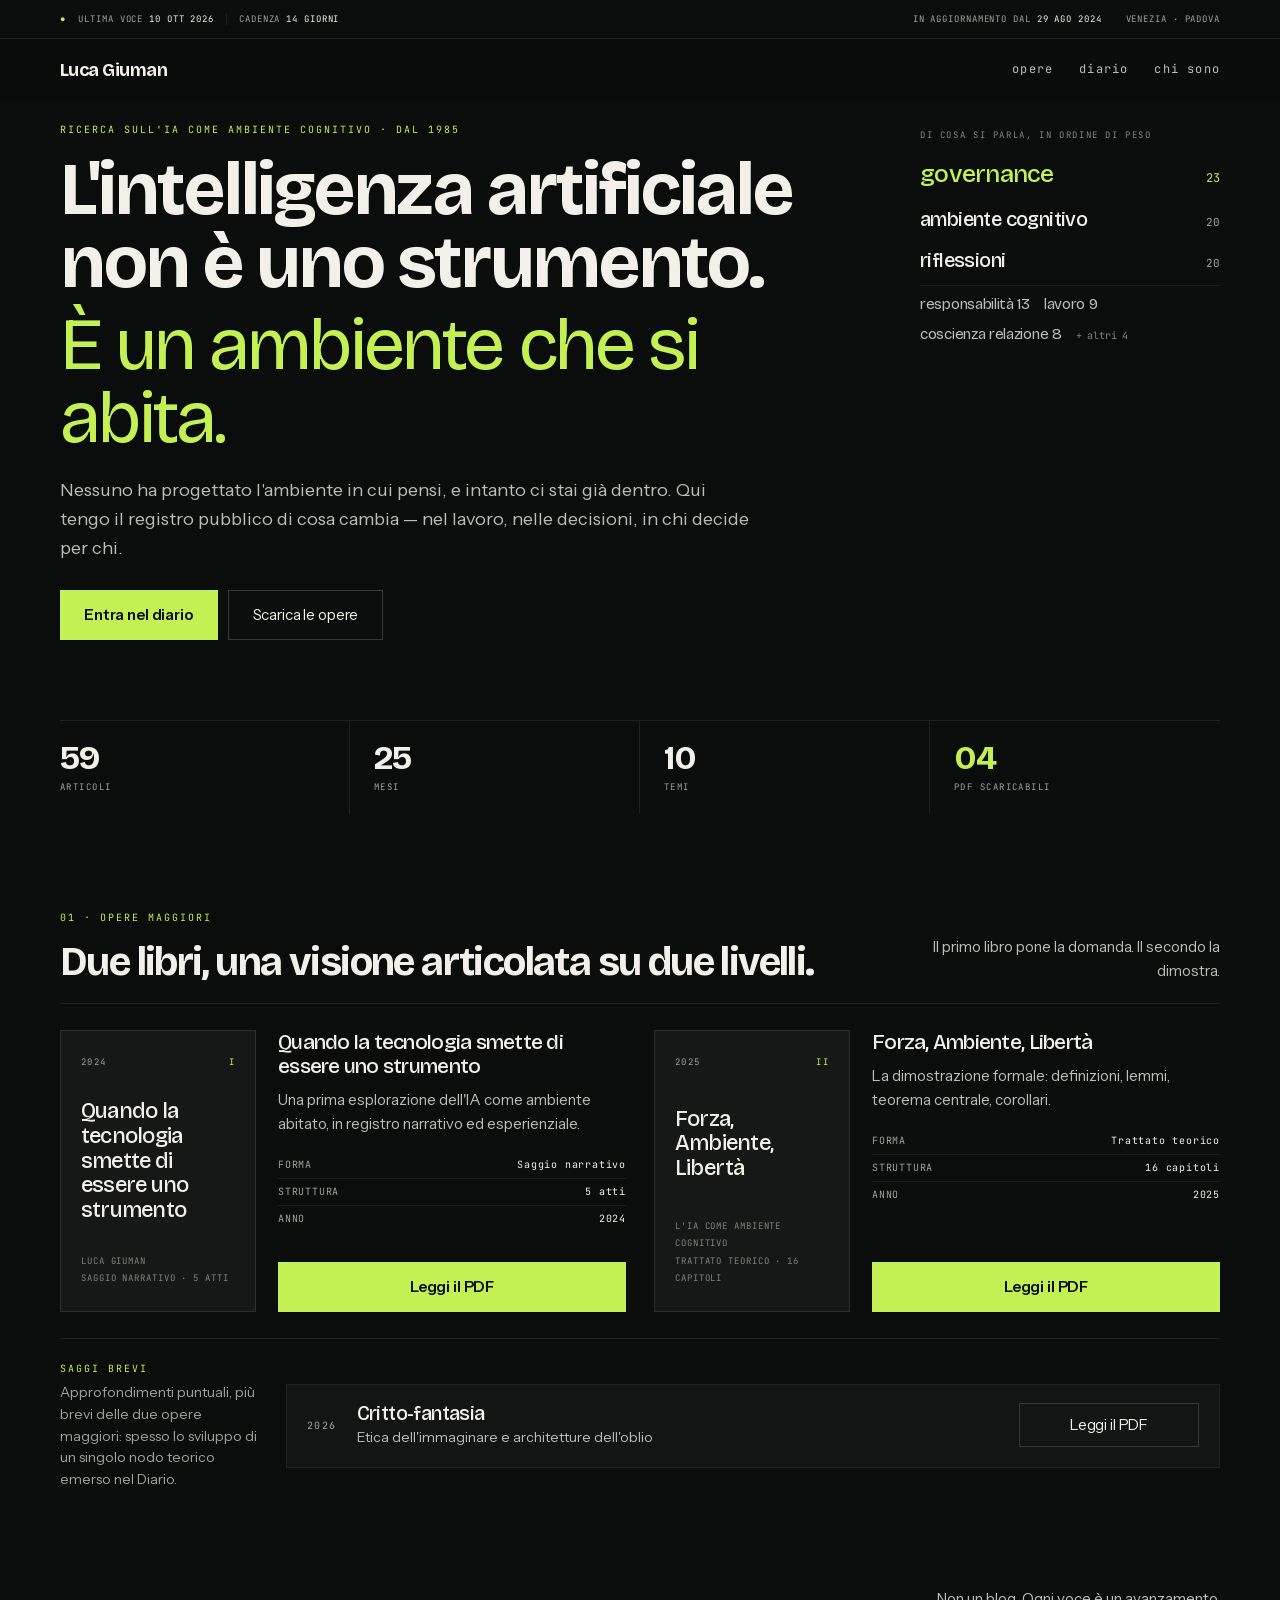
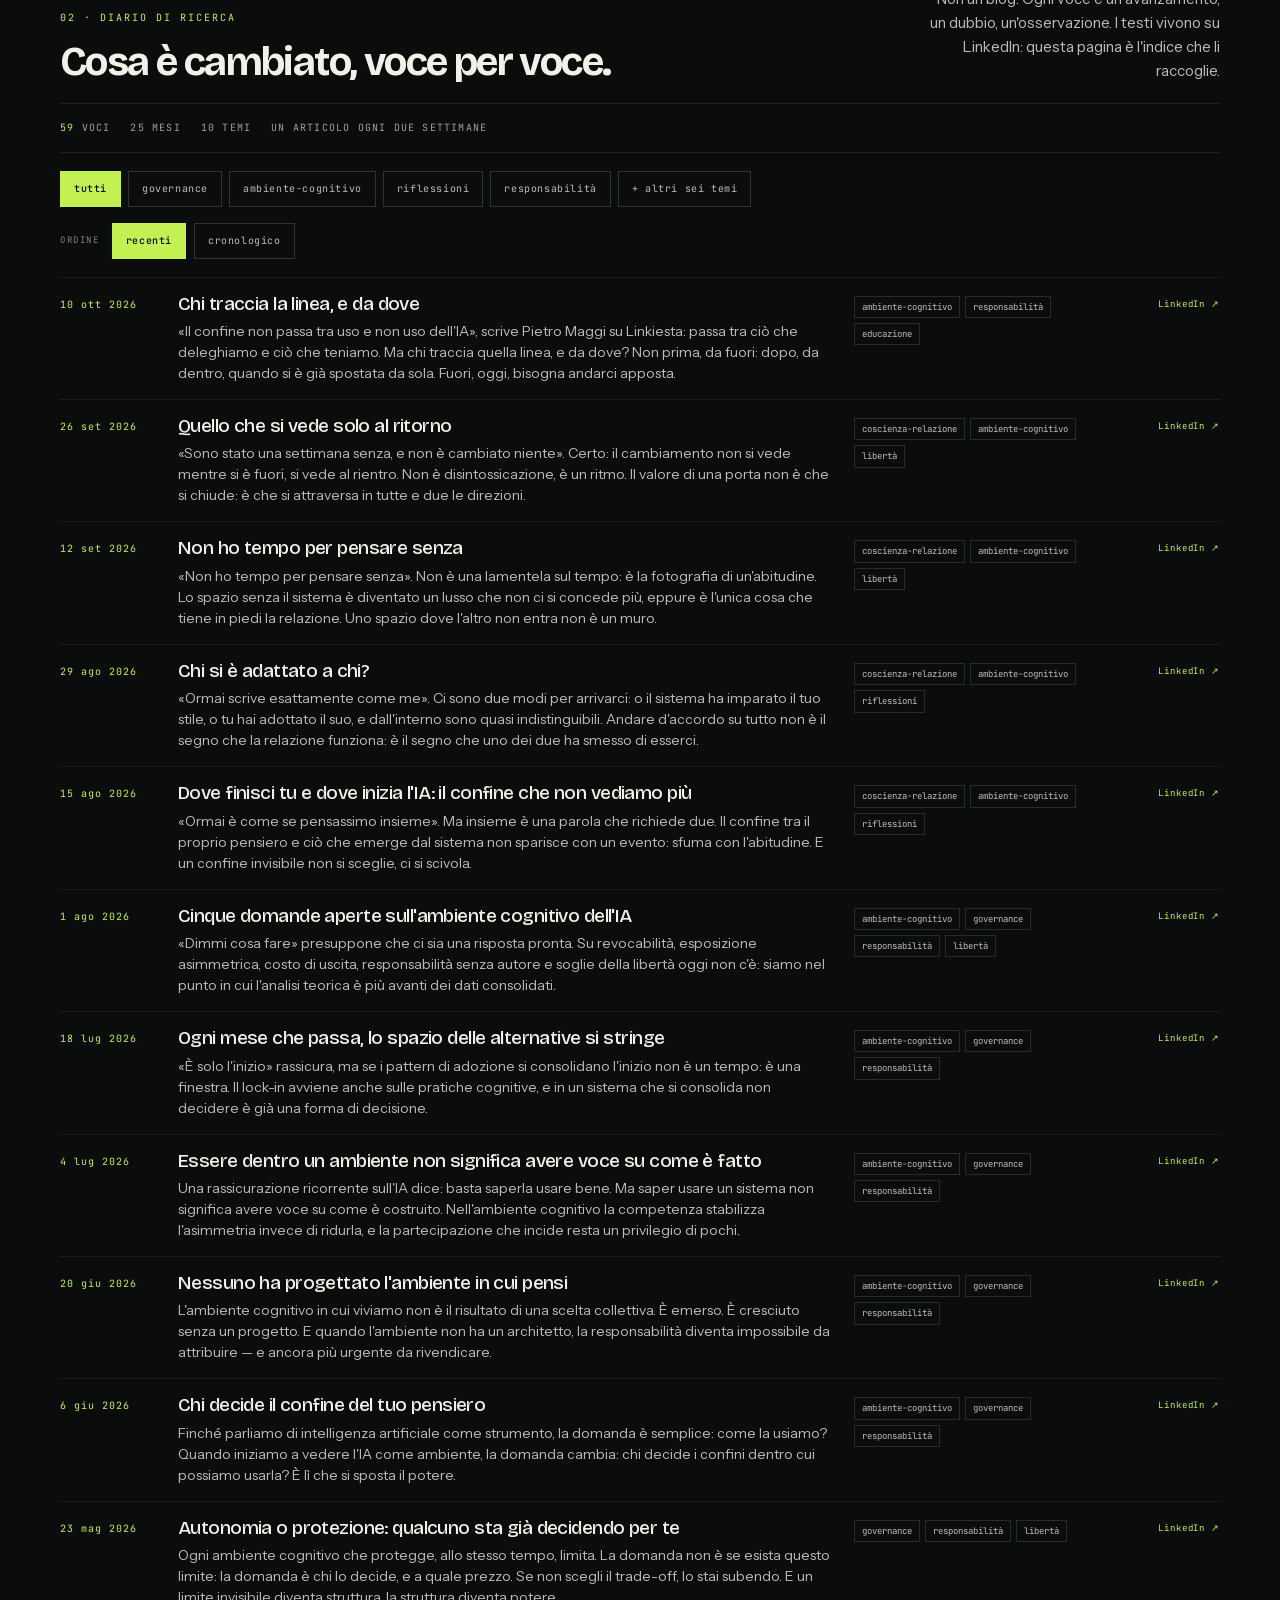
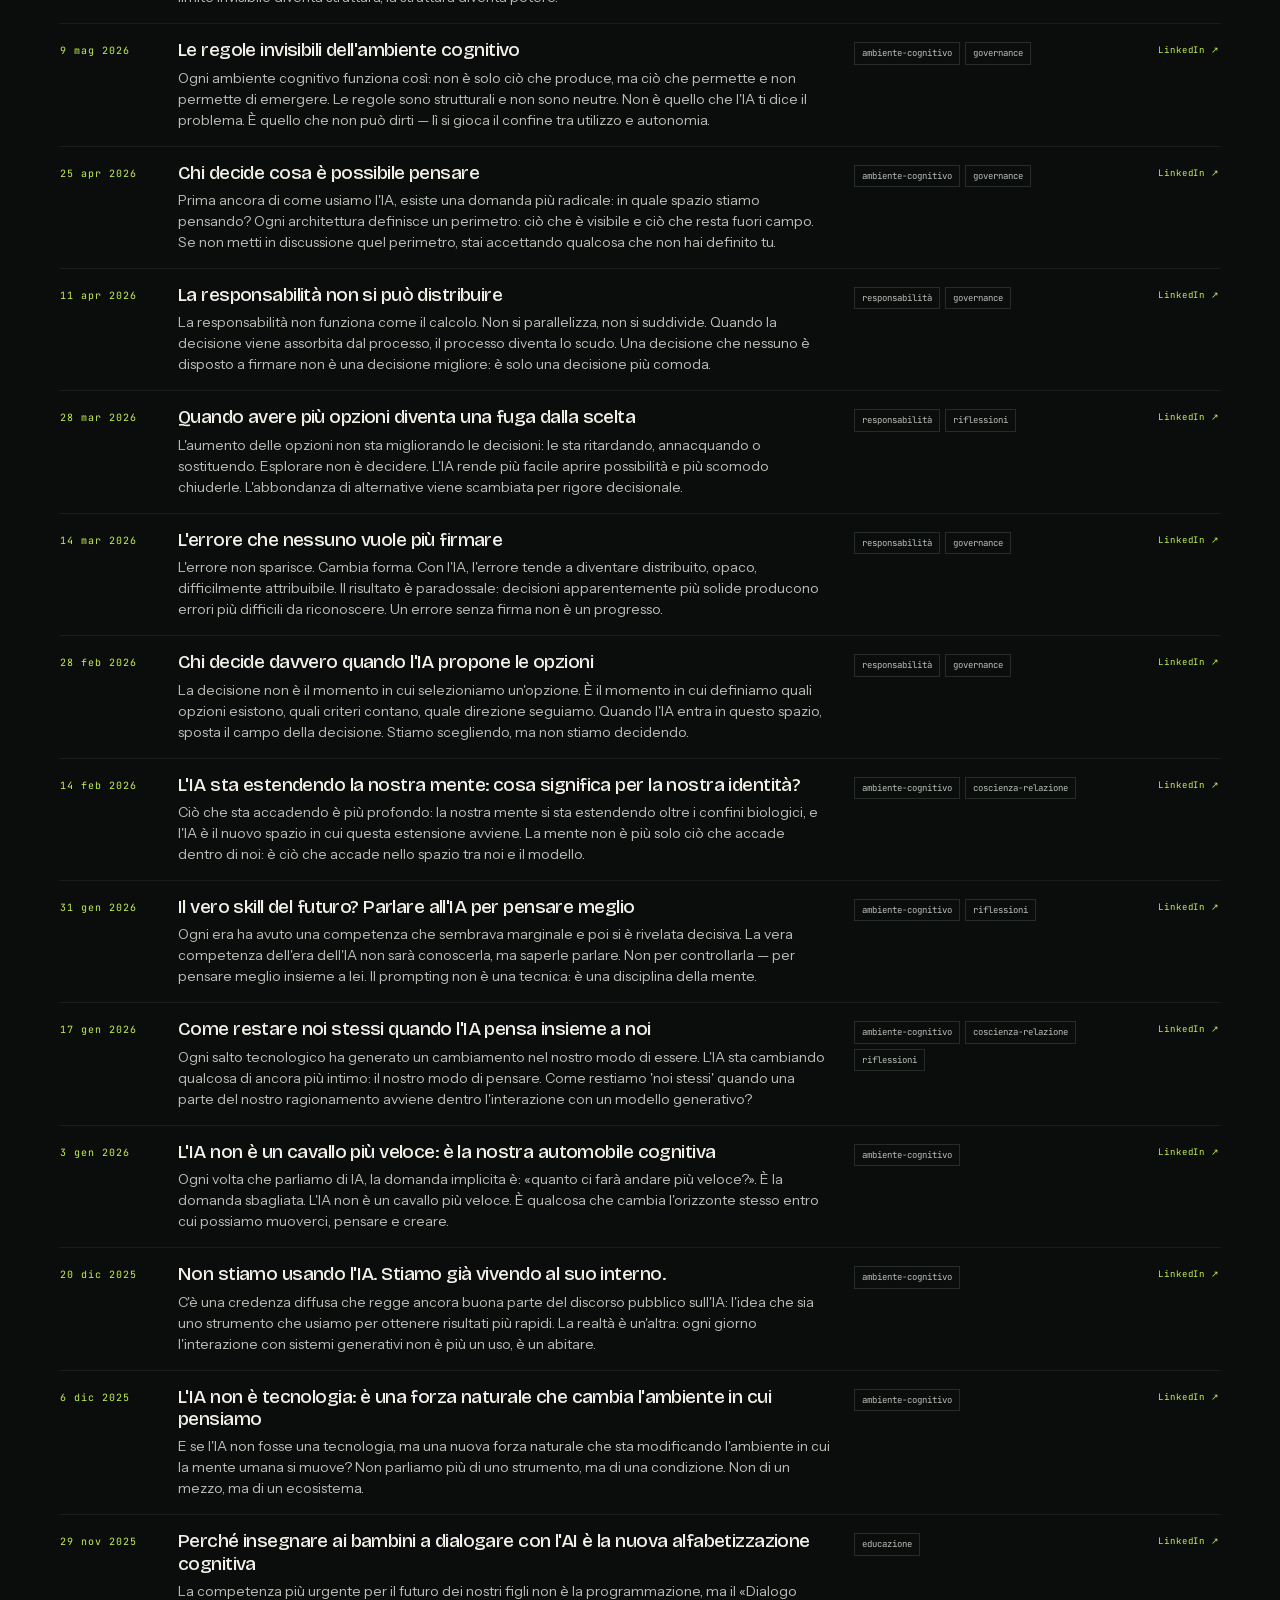
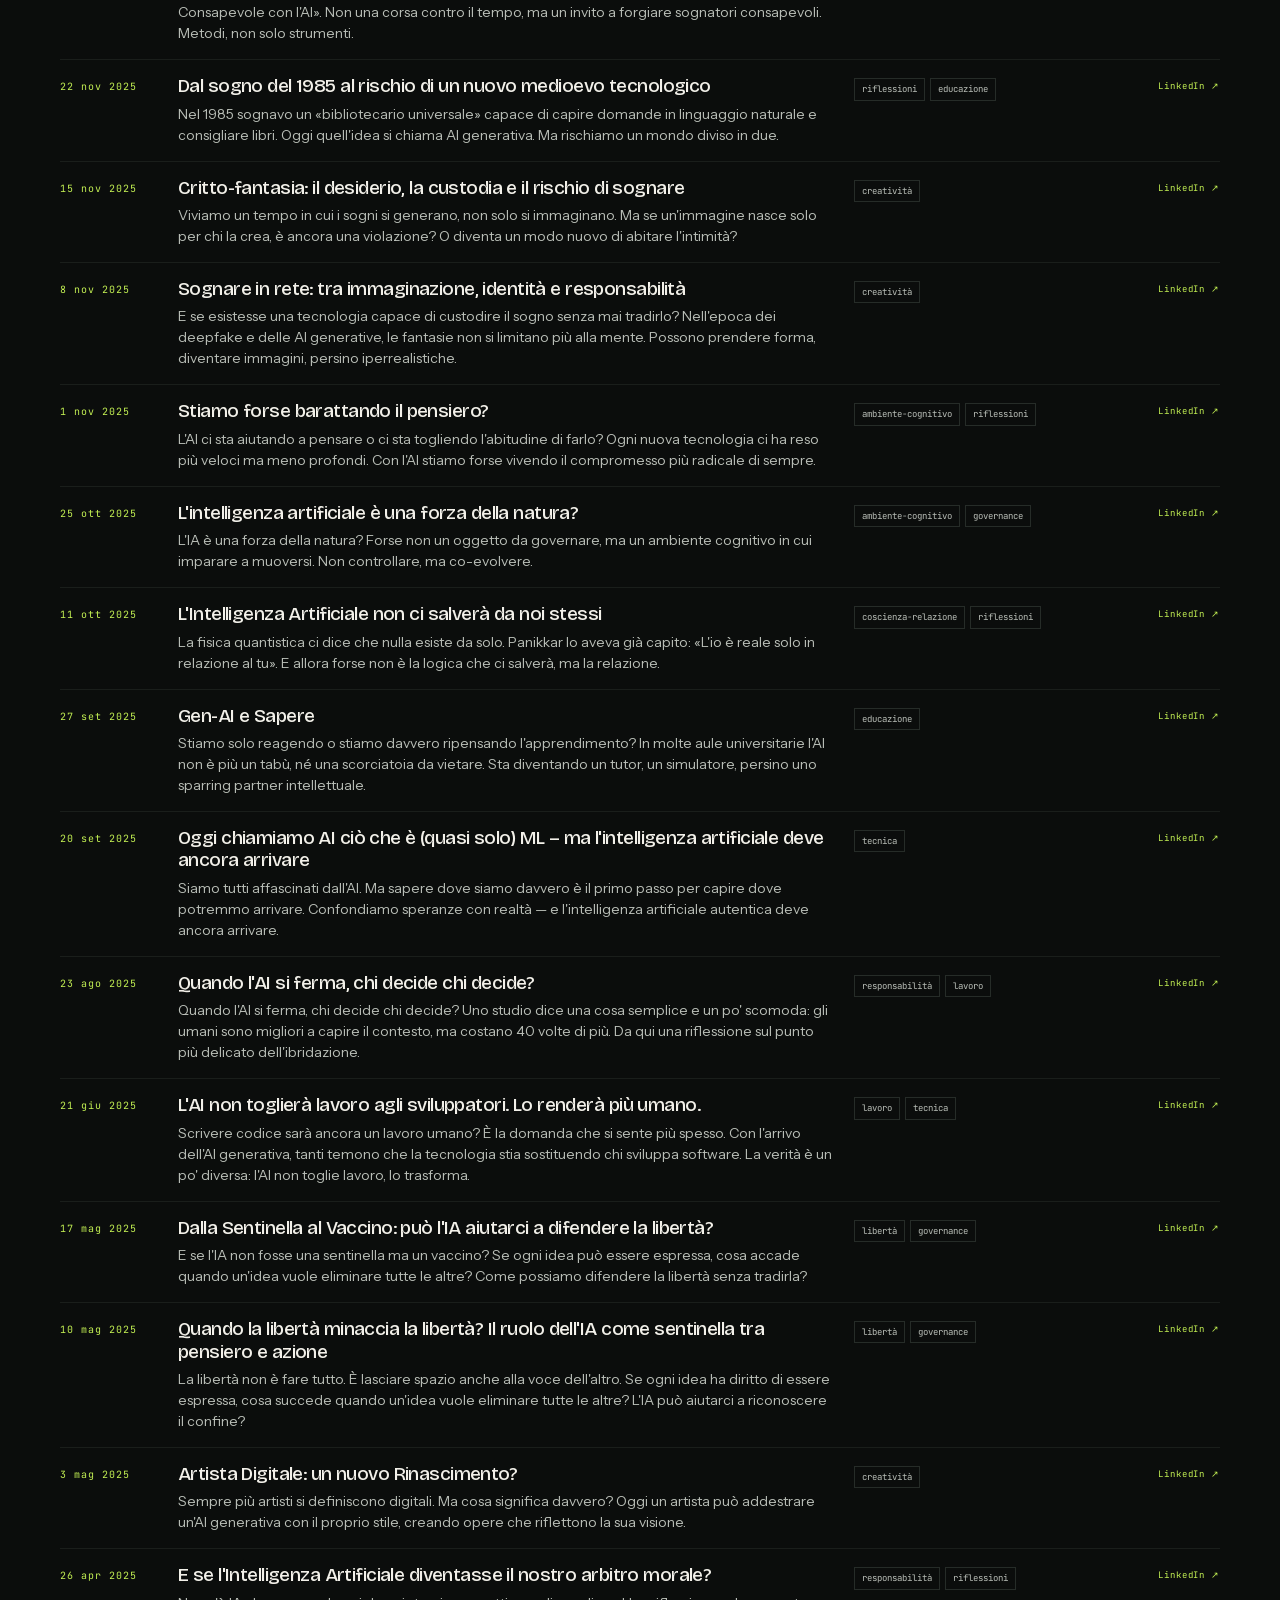
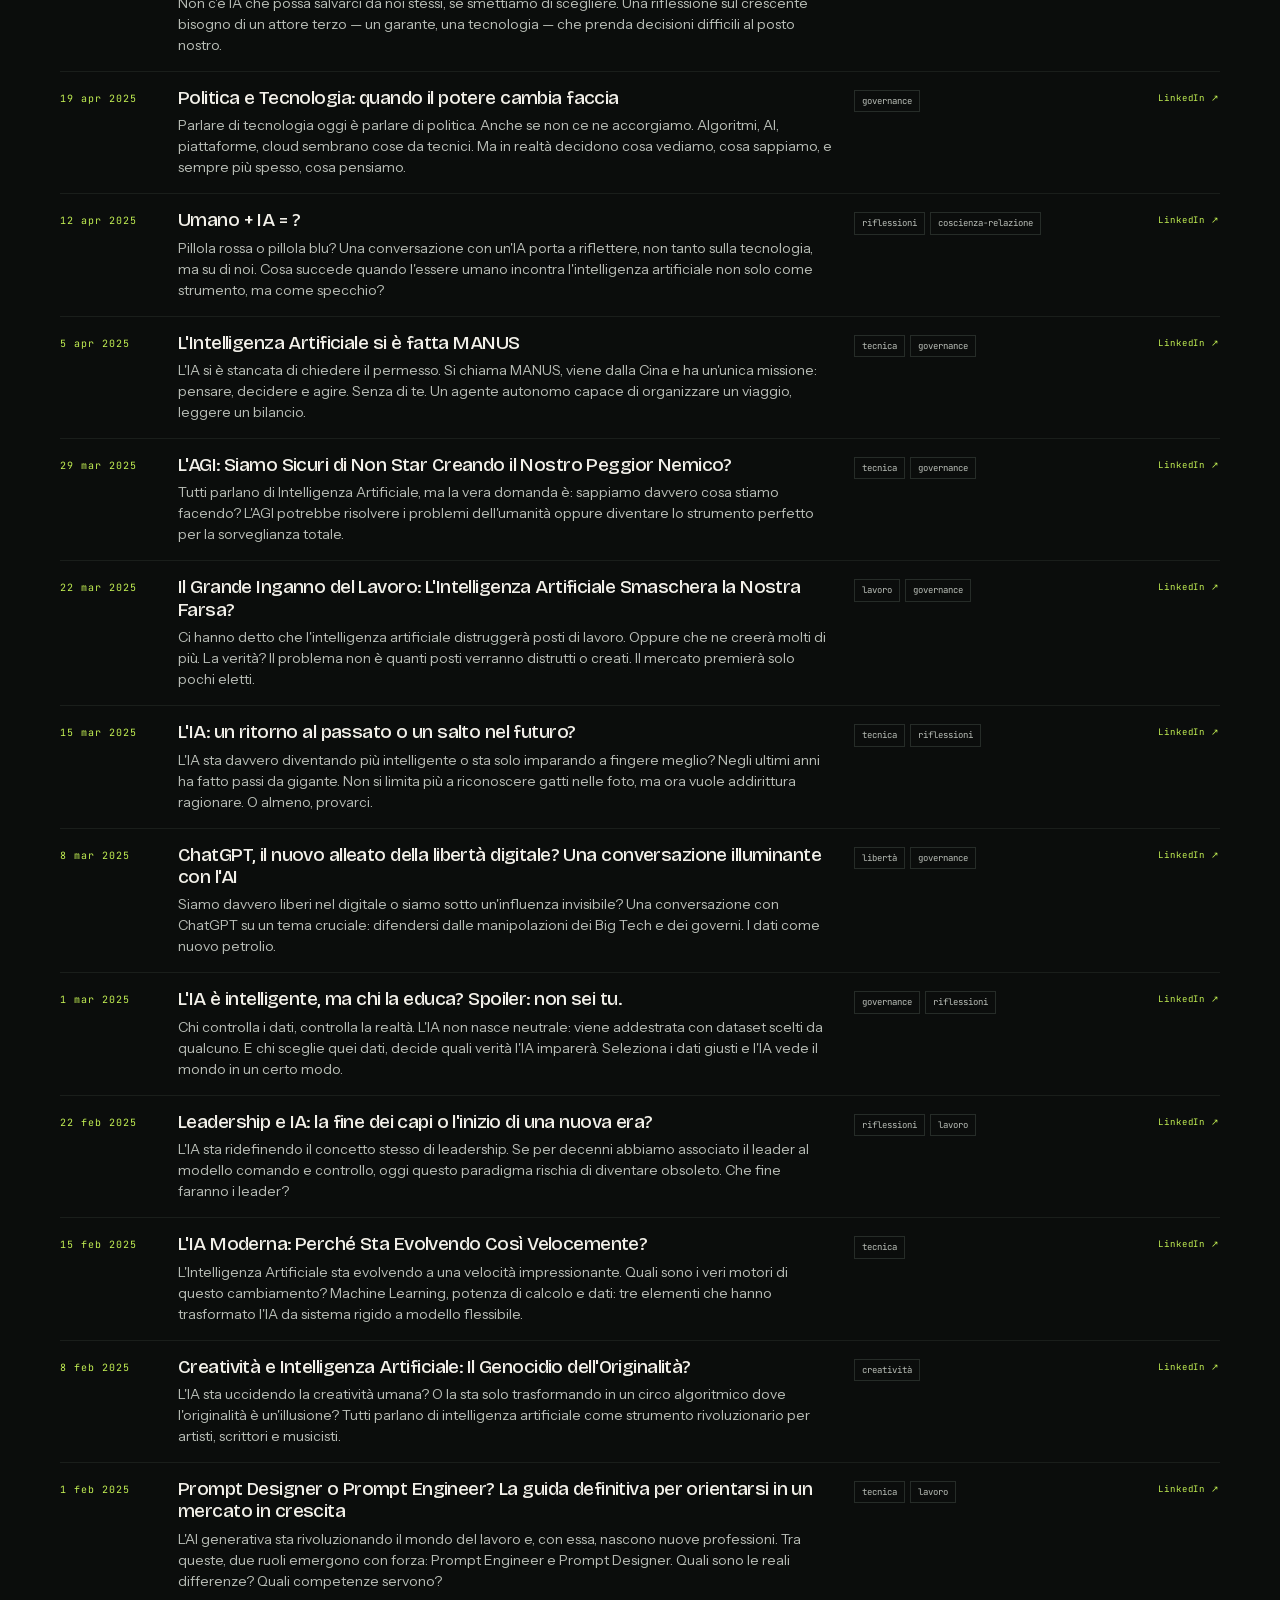
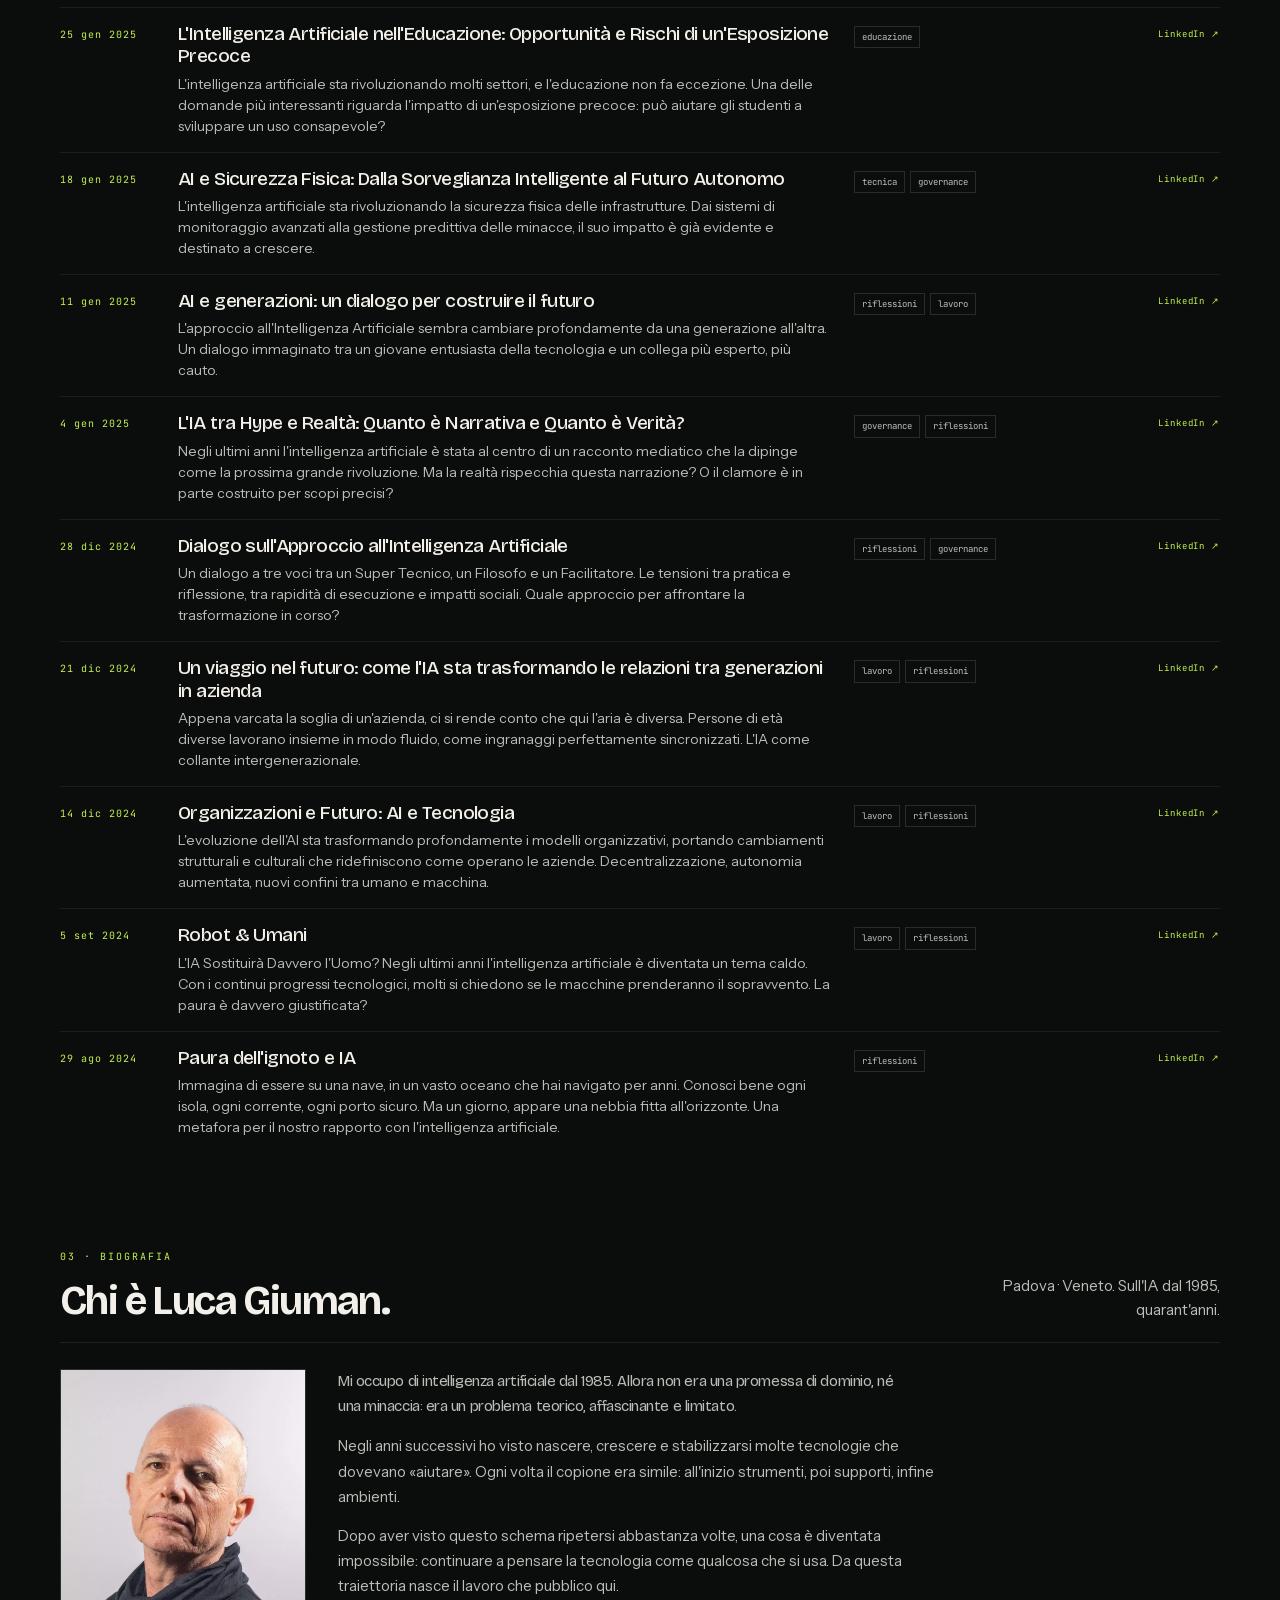
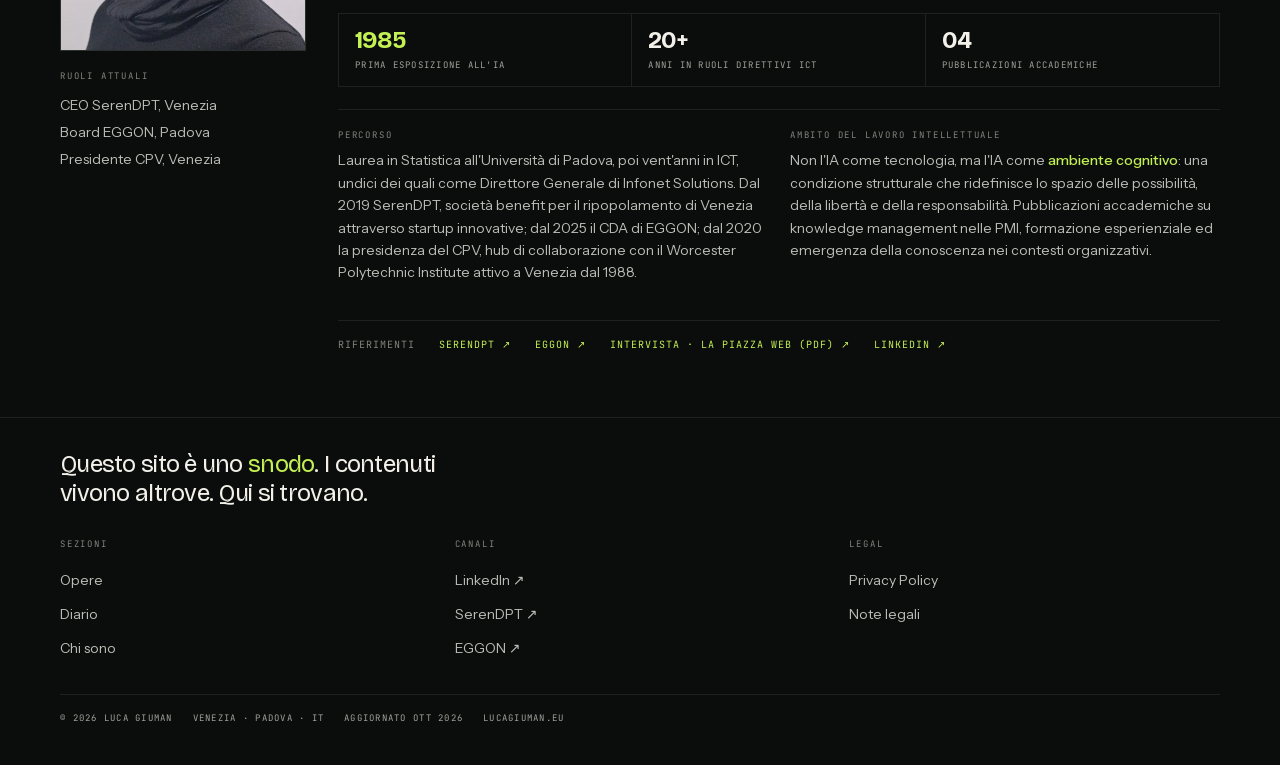
==== index.html @ 99cebb12 "Aggiornamento layout" ====
<!DOCTYPE html>
<html lang="it">
<head>
<!-- Basic Meta -->
<meta charset="UTF-8">
<meta name="viewport" content="width=device-width, initial-scale=1.0">
<meta http-equiv="X-UA-Compatible" content="IE=edge">

<!-- Primary SEO Meta Tags -->
<title>Luca Giuman — L'IA come ambiente cognitivo | Esperto IA a Padova e Venezia</title>
<meta name="title" content="Luca Giuman — L'IA come ambiente cognitivo | Esperto IA a Padova e Venezia">
<meta name="description" content="Luca Giuman si occupa di intelligenza artificiale dal 1985. CEO di SerenDPT, membro del CDA di EGGON, autore di due opere sull'IA come ambiente cognitivo.">
<meta name="author" content="Luca Giuman">
<meta name="keywords" content="Luca Giuman, intelligenza artificiale, IA, ambiente cognitivo, etica IA, governance IA, AI Italia, SerenDPT, EGGON, forza naturale intelligenza artificiale">
<meta name="language" content="Italian">
<meta name="robots" content="index, follow, max-image-preview:large, max-snippet:-1, max-video-preview:-1">
<meta name="googlebot" content="index, follow">
<meta name="theme-color" content="#0B0D0C">
<meta name="color-scheme" content="dark">

<!-- Canonical -->
<link rel="canonical" href="https://lucagiuman.eu/">

<!-- Hreflang -->
<link rel="alternate" hreflang="it" href="https://lucagiuman.eu/">
<link rel="alternate" hreflang="x-default" href="https://lucagiuman.eu/">

<!-- Open Graph -->
<meta property="og:type" content="website">
<meta property="og:url" content="https://lucagiuman.eu/">
<meta property="og:title" content="Luca Giuman — L'IA come ambiente cognitivo">
<meta property="og:description" content="Luca Giuman si occupa di intelligenza artificiale dal 1985. CEO di SerenDPT, membro del CDA di EGGON, autore di due opere sull'IA come ambiente cognitivo.">
<meta property="og:image" content="https://lucagiuman.eu/assets/og-image.png">
<meta property="og:image:width" content="1200">
<meta property="og:image:height" content="630">
<meta property="og:image:alt" content="Luca Giuman — L'IA come ambiente cognitivo">
<meta property="og:locale" content="it_IT">
<meta property="og:site_name" content="Luca Giuman">

<!-- Twitter -->
<meta name="twitter:card" content="summary_large_image">
<meta name="twitter:url" content="https://lucagiuman.eu/">
<meta name="twitter:title" content="Luca Giuman — L'IA come ambiente cognitivo">
<meta name="twitter:description" content="Luca Giuman si occupa di intelligenza artificiale dal 1985. CEO di SerenDPT, membro del CDA di EGGON, autore di due opere sull'IA come ambiente cognitivo.">
<meta name="twitter:image" content="https://lucagiuman.eu/assets/og-image.png">
<meta name="twitter:creator" content="@GiumanLuca">
<meta name="twitter:site" content="@GiumanLuca">

<!-- Favicon Set -->
<link rel="icon" type="image/x-icon" href="/assets/favicon.ico">
<link rel="icon" type="image/png" sizes="16x16" href="/assets/favicon-16x16.png">
<link rel="icon" type="image/png" sizes="32x32" href="/assets/favicon-32x32.png">
<link rel="icon" type="image/png" sizes="192x192" href="/assets/favicon-192x192.png">
<link rel="apple-touch-icon" sizes="180x180" href="/assets/apple-touch-icon.png">
<link rel="manifest" href="/manifest.json">

<!-- Schema.org Person -->
<script type="application/ld+json">
{
  "@context": "https://schema.org",
  "@type": "Person",
  "@id": "https://lucagiuman.eu/#person",
  "name": "Luca Giuman",
  "givenName": "Luca",
  "familyName": "Giuman",
  "url": "https://lucagiuman.eu/",
  "image": "https://lucagiuman.eu/assets/luca-giuman.png",
  "birthDate": "1962",
  "jobTitle": "Chief Executive Officer",
  "description": "Luca Giuman si occupa di intelligenza artificiale dal 1985. CEO di SerenDPT, membro del CDA di EGGON, autore di due opere sull'IA come ambiente cognitivo.",
  "worksFor": [
    {"@type": "Organization", "name": "SerenDPT", "url": "https://www.serendpt.net"},
    {"@type": "Organization", "name": "EGGON Srl", "url": "https://eggon.co"}
  ],
  "alumniOf": {"@type": "CollegeOrUniversity", "name": "Università degli Studi di Padova", "url": "https://www.unipd.it"},
  "address": {"@type": "PostalAddress", "addressLocality": "Padova", "addressRegion": "Veneto", "addressCountry": "IT"},
  "homeLocation": {
    "@type": "Place",
    "name": "Padova, Veneto",
    "geo": {"@type": "GeoCoordinates", "latitude": 45.4064, "longitude": 11.8768}
  },
  "workLocation": {
    "@type": "Place",
    "name": "Venezia, Veneto",
    "geo": {"@type": "GeoCoordinates", "latitude": 45.4408, "longitude": 12.3155}
  },
  "knowsAbout": ["Intelligenza Artificiale", "IA come ambiente cognitivo", "Etica IA", "Governance IA", "Filosofia della tecnologia"],
  "sameAs": ["https://it.linkedin.com/in/lucagiuman", "https://twitter.com/GiumanLuca"],
  "nationality": "Italian"
}
</script>

<!-- Schema.org WebSite -->
<script type="application/ld+json">
{
  "@context": "https://schema.org",
  "@type": "WebSite",
  "@id": "https://lucagiuman.eu/#website",
  "url": "https://lucagiuman.eu/",
  "name": "Luca Giuman",
  "description": "L'IA come ambiente cognitivo — Pensiero e ricerca sull'intelligenza artificiale dal 1985",
  "publisher": {"@id": "https://lucagiuman.eu/#person"},
  "inLanguage": "it-IT"
}
</script>

<!-- Schema.org Book 1 -->
<script type="application/ld+json">
{
  "@context": "https://schema.org",
  "@type": "CreativeWork",
  "additionalType": "Book",
  "@id": "https://lucagiuman.eu/#libro1",
  "name": "Quando la tecnologia smette di essere uno strumento",
  "alternativeHeadline": "Una prima esplorazione dell'IA come ambiente abitato",
  "author": {"@id": "https://lucagiuman.eu/#person"},
  "url": "https://lucagiuman.eu/pdf/libro-versione-1.pdf",
  "datePublished": "2024",
  "description": "Saggio narrativo in cinque atti. Una prima esplorazione dell'IA come ambiente abitato, in registro narrativo ed esperienziale.",
  "inLanguage": "it",
  "encodingFormat": "application/pdf",
  "isAccessibleForFree": true,
  "license": "https://lucagiuman.eu/note-legali/",
  "keywords": "intelligenza artificiale, ambiente cognitivo, etica IA"
}
</script>

<!-- Schema.org Book 2 -->
<script type="application/ld+json">
{
  "@context": "https://schema.org",
  "@type": "CreativeWork",
  "additionalType": "Book",
  "@id": "https://lucagiuman.eu/#libro2",
  "name": "Forza, Ambiente, Libertà",
  "alternativeHeadline": "L'IA come ambiente cognitivo",
  "author": {"@id": "https://lucagiuman.eu/#person"},
  "url": "https://lucagiuman.eu/pdf/forza-ambiente-liberta.pdf",
  "datePublished": "2025",
  "description": "Trattato teorico in sedici capitoli. La dimostrazione formale che l'IA opera come forza naturale e genera un ambiente cognitivo.",
  "inLanguage": "it",
  "encodingFormat": "application/pdf",
  "isAccessibleForFree": true,
  "license": "https://lucagiuman.eu/note-legali/",
  "keywords": "intelligenza artificiale, ambiente cognitivo, libertà, governance IA, responsabilità"
}
</script>

<!-- Schema.org Saggio breve: Critto-fantasia -->
<script type="application/ld+json">
{
  "@context": "https://schema.org",
  "@type": "CreativeWork",
  "@id": "https://lucagiuman.eu/#saggio-critto-fantasia",
  "name": "Critto-fantasia",
  "alternativeHeadline": "Etica dell'immaginare e architetture dell'oblio",
  "author": {"@id": "https://lucagiuman.eu/#person"},
  "url": "https://lucagiuman.eu/pdf/critto-fantasia.pdf",
  "datePublished": "2026-06",
  "description": "Saggio breve sull'etica dell'immaginazione digitale e sull'oblio come architettura intenzionale, con riferimenti a Nietzsche, Ricœur e Heidegger.",
  "inLanguage": "it",
  "encodingFormat": "application/pdf",
  "isAccessibleForFree": true,
  "license": "https://lucagiuman.eu/note-legali/",
  "isPartOf": {"@id": "https://lucagiuman.eu/#person"},
  "keywords": "intelligenza artificiale, ambiente cognitivo, etica, oblio, privacy"
}
</script>

<!-- Schema.org BreadcrumbList -->
<script type="application/ld+json">
{
  "@context": "https://schema.org",
  "@type": "BreadcrumbList",
  "itemListElement": [
    {"@type": "ListItem", "position": 1, "name": "Home", "item": "https://lucagiuman.eu/"},
    {"@type": "ListItem", "position": 2, "name": "Opere", "item": "https://lucagiuman.eu/#opere"},
    {"@type": "ListItem", "position": 3, "name": "Diario", "item": "https://lucagiuman.eu/#diario"},
    {"@type": "ListItem", "position": 4, "name": "Chi sono", "item": "https://lucagiuman.eu/#about"}
  ]
}
</script>


<!-- Schema.org Blog (Diario) -->
<script type="application/ld+json">
{
  "@context": "https://schema.org",
  "@type": "Blog",
  "@id": "https://lucagiuman.eu/#diario",
  "url": "https://lucagiuman.eu/#diario",
  "name": "Diario di ricerca sull'IA — Luca Giuman",
  "description": "Diario di ricerca pubblico sull'IA come ambiente cognitivo: un articolo ogni due settimane. I contenuti integrali sono pubblicati su LinkedIn.",
  "inLanguage": "it-IT",
  "author": {"@id": "https://lucagiuman.eu/#person"},
  "publisher": {"@id": "https://lucagiuman.eu/#person"},
  "about": ["Intelligenza Artificiale", "IA come ambiente cognitivo", "Governance IA", "Etica IA"]
}
</script>


<!-- Schema.org FAQPage -->
<script type="application/ld+json">
{
  "@context": "https://schema.org",
  "@type": "FAQPage",
  "mainEntity": [
    {
      "@type": "Question",
      "name": "Chi è Luca Giuman?",
      "acceptedAnswer": {
        "@type": "Answer",
        "text": "Luca Giuman è un esperto di intelligenza artificiale attivo dal 1985. È CEO di SerenDPT, membro del CDA di EGGON, e autore di due opere sull'IA come ambiente cognitivo. Vive e lavora tra Padova e Venezia, nel Veneto."
      }
    },
    {
      "@type": "Question",
      "name": "Di cosa si occupa Luca Giuman?",
      "acceptedAnswer": {
        "@type": "Answer",
        "text": "Luca Giuman sviluppa una tesi originale: l'intelligenza artificiale non è uno strumento ma un ambiente cognitivo che modifica lo spazio in cui pensiamo, decidiamo e agiamo. Ha pubblicato due opere su questo tema e produce articoli ogni due settimane su LinkedIn."
      }
    },
    {
      "@type": "Question",
      "name": "Cosa sono le opere di Luca Giuman sull'IA?",
      "acceptedAnswer": {
        "@type": "Answer",
        "text": "Luca Giuman ha pubblicato due opere in formato PDF: 'Quando la tecnologia smette di essere uno strumento' (2024), saggio narrativo in cinque atti, e 'Forza, Ambiente, Libertà' (2025), trattato teorico in sedici capitoli che dimostra formalmente come l'IA operi come forza naturale generando un ambiente cognitivo. Entrambe sono scaricabili gratuitamente."
      }
    },
    {
      "@type": "Question",
      "name": "Cosa si intende per IA come ambiente cognitivo?",
      "acceptedAnswer": {
        "@type": "Answer",
        "text": "L'IA come ambiente cognitivo è la tesi centrale del lavoro di Luca Giuman: l'intelligenza artificiale non è più uno strumento che usiamo, ma una condizione strutturale in cui siamo immersi. Come la gravità o il linguaggio, modifica le possibilità di pensiero, le decisioni possibili e il perimetro della libertà individuale."
      }
    },
    {
      "@type": "Question",
      "name": "Come contattare Luca Giuman?",
      "acceptedAnswer": {
        "@type": "Answer",
        "text": "Luca Giuman è raggiungibile via LinkedIn all'indirizzo linkedin.com/in/lucagiuman, oppure via email a gmnlcu.supervisor@gmail.com per richieste GDPR. Il suo lavoro intellettuale è pubblicato su lucagiuman.eu."
      }
    }
  ]
}
</script>

<!-- Fonts self-hosted — nessuna chiamata a CDN esterne -->
<link rel="stylesheet" href="/assets/fonts/fonts.css">
<link rel="preload" href="/assets/fonts/bricolage-grotesque-var.woff2" as="font" type="font/woff2" crossorigin>
<link rel="preload" href="/assets/fonts/instrument-sans-var.woff2" as="font" type="font/woff2" crossorigin>
<style>
/* ============================================================
   lucagiuman.eu — sistema visivo D · Soglia (21 ottobre 2026)
   Notturno ad alto contrasto, un solo accento.
   Mobile-first; breakpoint 480 / 768 / 1024 / 1280.
   ============================================================ */

:root {
  --bg: #0B0D0C;
  --surface: #151816;
  --surface-2: #121513;
  --border: #1E221F;
  --border-soft: #1A1E1B;
  --text: #F2F0E9;
  --text-muted: #B9BEB7;
  --text-dim: #9DA39A;
  --text-faint: #7E847C;
  --accent: #C3F053;
  --accent-soft: #D9F98C;
  --accent-ink: #0B0D0C;
  --display: 'Bricolage Grotesque', system-ui, -apple-system, sans-serif;
  --sans: 'Instrument Sans', system-ui, -apple-system, sans-serif;
  --mono: 'JetBrains Mono', ui-monospace, SFMono-Regular, monospace;
  --gutter: 20px;
  --maxw: 1240px;
}

*, *::before, *::after { box-sizing: border-box; }

html { -webkit-text-size-adjust: 100%; scroll-behavior: smooth; }

body {
  margin: 0;
  background: var(--bg);
  color: var(--text);
  font-family: var(--sans);
  font-size: 16px;
  line-height: 1.6;
  -webkit-font-smoothing: antialiased;
  text-rendering: optimizeLegibility;
}

@media (prefers-reduced-motion: reduce) {
  html { scroll-behavior: auto; }
  *, *::before, *::after { animation-duration: 0.01ms !important; transition-duration: 0.01ms !important; }
}

img { max-width: 100%; height: auto; display: block; }
h1, h2, h3, h4 { margin: 0; font-family: var(--display); font-weight: 700; letter-spacing: -0.04em; line-height: 1.02; }
p { margin: 0; }
ul { margin: 0; padding: 0; list-style: none; }
a { color: var(--accent); }
a:hover { color: var(--accent-soft); }
:focus-visible { outline: 2px solid var(--accent); outline-offset: 3px; }

.wrap { width: 100%; max-width: var(--maxw); margin: 0 auto; padding: 0 var(--gutter); }

.skip-link {
  position: absolute; left: -9999px; top: 0; z-index: 100;
  background: var(--accent); color: var(--accent-ink);
  padding: 12px 18px; font-family: var(--mono); font-size: 12px;
}
.skip-link:focus { left: 0; }

.eyebrow {
  font-family: var(--mono); font-size: 10px; letter-spacing: 0.2em;
  text-transform: uppercase; color: var(--accent); margin-bottom: 16px;
}

/* ---------- barra di stato ---------- */

.statusbar {
  border-bottom: 1px solid var(--border);
  font-family: var(--mono); font-size: 9px; letter-spacing: 0.1em;
  color: var(--text-dim); text-transform: uppercase;
}
.statusbar .wrap {
  display: flex; align-items: center; gap: 12px;
  min-height: 38px; flex-wrap: wrap; padding-top: 8px; padding-bottom: 8px;
}
.statusbar b { color: var(--text); font-weight: 400; }
.live-dot { color: var(--accent); }
.statusbar-sep { display: none; width: 1px; height: 12px; background: var(--border); }
.statusbar-right { display: none; margin-left: auto; gap: 24px; }

/* ---------- testata ---------- */

.site-header {
  position: sticky; top: 0; z-index: 50;
  background: rgba(11, 13, 12, 0.92);
  backdrop-filter: saturate(120%) blur(8px);
  border-bottom: 1px solid transparent;
  transition: border-color 0.3s;
}
.site-header.scrolled { border-bottom-color: var(--border); }
.site-header .wrap { display: flex; align-items: center; justify-content: space-between; min-height: 62px; }

.brand { font-family: var(--display); font-weight: 700; font-size: 18px; letter-spacing: -0.03em; color: var(--text); text-decoration: none; }

.nav-toggle {
  width: 44px; height: 44px; display: inline-flex; flex-direction: column;
  align-items: center; justify-content: center; gap: 5px;
  background: transparent; border: 1px solid var(--border); color: inherit; cursor: pointer; padding: 0;
}
.nav-toggle span { display: block; width: 18px; height: 1.5px; background: var(--text); }

.nav-list { display: none; }
.nav-list.mobile-open {
  display: flex; flex-direction: column; gap: 2px;
  position: absolute; left: 0; right: 0; top: 100%;
  background: var(--surface); border-top: 1px solid var(--border); border-bottom: 1px solid var(--border);
  padding: 8px var(--gutter) 14px;
}
.nav-list a {
  font-family: var(--mono); font-size: 12px; letter-spacing: 0.1em;
  color: var(--text-muted); text-decoration: none;
  display: flex; align-items: center; min-height: 44px;
}
.nav-list a:hover, .nav-list a.active { color: var(--accent); }

/* ---------- apertura ---------- */

.hero { padding: 26px var(--gutter) 0; }
.hero-claim { font-size: clamp(34px, 9vw, 74px); line-height: 0.98; }
.hero-claim .accent { display: block; font-weight: 400; color: var(--accent); margin-top: 10px; }
.hero-lede { margin-top: 22px; max-width: 58ch; font-size: 15px; line-height: 1.62; color: var(--text-muted); }

.actions { display: flex; flex-direction: column; gap: 10px; margin-top: 26px; }
.btn {
  display: flex; align-items: center; justify-content: center;
  min-height: 50px; padding: 0 24px; text-decoration: none;
  font-size: 15px; letter-spacing: -0.01em;
}
.btn-primary { background: var(--accent); color: var(--accent-ink); font-weight: 600; }
.btn-primary:hover { background: var(--accent-soft); color: var(--accent-ink); }
.btn-ghost { border: 1px solid #343A35; color: var(--text); }
.btn-ghost:hover { border-color: var(--text-dim); color: var(--text); }

/* pesi dei temi */

.temi { margin-top: 30px; padding-top: 20px; border-top: 1px solid var(--border); }
.temi-label { font-family: var(--mono); font-size: 9px; letter-spacing: 0.18em; text-transform: uppercase; color: var(--text-faint); margin-bottom: 12px; }
.tema-row { display: flex; align-items: baseline; justify-content: space-between; gap: 12px; margin-bottom: 9px; }
.tema-row .nome { font-family: var(--display); font-weight: 500; letter-spacing: -0.03em; }
.tema-row .n { font-family: var(--mono); font-size: 11px; color: var(--text-dim); }
.tema-1 .nome { font-size: 25px; color: var(--accent); }
.tema-1 .n { color: var(--accent); font-size: 12px; }
.tema-2 .nome { font-size: 20px; color: var(--text); }
.temi-minori { display: flex; flex-wrap: wrap; gap: 6px 14px; align-items: baseline; padding-top: 6px; border-top: 1px solid var(--border-soft); }
.temi-minori span { font-family: var(--display); font-weight: 400; font-size: 15px; letter-spacing: -0.02em; color: var(--text-muted); }
.temi-minori .piu { font-family: var(--mono); font-size: 10px; color: var(--text-faint); }

/* contatori */

.counters { display: grid; grid-template-columns: repeat(2, minmax(0, 1fr)); border-top: 1px solid var(--border); margin-top: 32px; }
.counter { padding: 16px var(--gutter) 16px 0; border-bottom: 1px solid var(--border); }
.counter:nth-child(odd) { padding-left: 0; padding-right: 16px; border-right: 1px solid var(--border); }
.counter:nth-child(even) { padding-left: 20px; }
.counter:nth-last-child(-n+2) { border-bottom: 0; }
.counter .num { font-family: var(--display); font-weight: 700; font-size: 30px; line-height: 1; letter-spacing: -0.04em; }
.counter.is-accent .num { color: var(--accent); }
.counter .lab { margin-top: 5px; font-family: var(--mono); font-size: 9px; letter-spacing: 0.16em; text-transform: uppercase; color: var(--text-dim); }

/* ---------- sezioni ---------- */

.section { padding: 56px var(--gutter) 0; }
.section-head { padding-bottom: 20px; border-bottom: 1px solid var(--border); }
.section-title { font-size: clamp(28px, 7vw, 40px); }
.section-aside { margin-top: 14px; font-size: 15px; line-height: 1.6; color: var(--text-muted); max-width: 46ch; }

/* ---------- opere ---------- */

.opere { display: grid; gap: 28px; margin-top: 26px; }
.opera { display: grid; gap: 20px; }
.opera-cover {
  background: var(--surface); border: 1px solid #2A302B;
  padding: 24px 20px; min-height: 260px;
  display: flex; flex-direction: column; justify-content: space-between;
}
.opera-cover .meta { display: flex; justify-content: space-between; font-family: var(--mono); font-size: 9px; letter-spacing: 0.14em; color: var(--text-dim); }
.opera-cover .meta .roman { color: var(--accent); }
.opera-cover .titolo { font-family: var(--display); font-weight: 500; font-size: 22px; line-height: 1.12; letter-spacing: -0.035em; }
.opera-cover .piede { font-family: var(--mono); font-size: 9px; letter-spacing: 0.1em; color: var(--text-faint); line-height: 1.9; text-transform: uppercase; }
.opera-body { display: flex; flex-direction: column; }
.opera-body h3 { font-weight: 500; font-size: 21px; line-height: 1.16; letter-spacing: -0.035em; margin-bottom: 10px; }
.opera-body .desc { font-size: 15px; line-height: 1.6; color: var(--text-muted); margin-bottom: 16px; }
.specs { margin: 0 0 18px; font-family: var(--mono); font-size: 10px; letter-spacing: 0.08em; color: var(--text-dim); }
.specs > div { display: flex; justify-content: space-between; gap: 12px; padding: 5px 0; border-bottom: 1px solid var(--border-soft); }
.specs > div:last-child { border-bottom: 0; }
.specs dt { text-transform: uppercase; }
.specs dd { margin: 0; color: var(--text); }
.opera-body .btn { margin-top: auto; }

.saggio { margin-top: 26px; padding-top: 22px; border-top: 1px solid var(--border); }
.saggio-intro .k { font-family: var(--mono); font-size: 10px; letter-spacing: 0.2em; text-transform: uppercase; color: var(--accent); margin-bottom: 6px; }
.saggio-intro p { font-size: 14px; line-height: 1.55; color: var(--text-dim); }
.saggio-card {
  margin-top: 16px; background: var(--surface-2); border: 1px solid var(--border);
  padding: 18px 20px; display: flex; flex-direction: column; gap: 14px;
}
.saggio-card .anno { font-family: var(--mono); font-size: 10px; letter-spacing: 0.14em; color: var(--text-dim); }
.saggio-card h3 { font-weight: 500; font-size: 20px; letter-spacing: -0.03em; }
.saggio-card .sub { font-size: 14px; color: var(--text-muted); margin-top: 3px; }
.saggio-card .btn { align-self: flex-start; width: 100%; }

/* ---------- diario ---------- */

.diario-stats { display: flex; flex-wrap: wrap; gap: 8px 20px; padding: 16px 0; border-bottom: 1px solid var(--border); font-family: var(--mono); font-size: 10px; letter-spacing: 0.12em; text-transform: uppercase; color: var(--text-dim); }
.diario-stats b { color: var(--accent); font-weight: 400; }

.filters { display: flex; flex-wrap: wrap; gap: 7px; padding: 18px 0 6px; }
.filter-btn, .sort-btn {
  font-family: var(--mono); font-size: 10px; letter-spacing: 0.06em;
  min-height: 36px; padding: 6px 13px; cursor: pointer;
  border: 1px solid #2E3430; background: transparent; color: var(--text-muted);
}
.filter-btn:hover, .sort-btn:hover { border-color: var(--text-dim); color: var(--text); }
.filter-btn.active, .sort-btn.active { border-color: var(--accent); background: var(--accent); color: var(--accent-ink); font-weight: 500; }
.filter-extra { display: none; }
.filters.show-extra .filter-extra { display: inline-block; }

.sorting { display: flex; align-items: center; gap: 8px; padding: 10px 0 18px; }
.sorting .k { font-family: var(--mono); font-size: 9px; letter-spacing: 0.18em; text-transform: uppercase; color: var(--text-faint); margin-right: 4px; }

.article-row {
  display: grid; grid-template-columns: minmax(0, 1fr) auto; gap: 6px 12px;
  grid-template-areas: "date meta" "body body" "tags tags";
  padding: 15px 0; border-top: 1px solid var(--border-soft);
  text-decoration: none; color: inherit;
}
.article-row:hover { color: inherit; }
.article-row:hover .article-title { color: var(--accent); }
.article-date { grid-area: date; font-family: var(--mono); font-size: 10px; letter-spacing: 0.1em; color: var(--accent); white-space: nowrap; }
.article-meta { grid-area: meta; font-family: var(--mono); font-size: 9px; letter-spacing: 0.1em; color: var(--accent); white-space: nowrap; }
.article-body { grid-area: body; min-width: 0; }
.article-title { display: block; font-family: var(--display); font-weight: 500; font-size: 19px; line-height: 1.18; letter-spacing: -0.03em; color: var(--text); margin-bottom: 6px; }
.article-excerpt { display: block; font-size: 14px; line-height: 1.5; color: var(--text-muted); }
.article-tags { grid-area: tags; display: flex; flex-wrap: wrap; gap: 5px; }
.tag { font-family: var(--mono); font-size: 9px; color: var(--text-muted); border: 1px solid #262C28; padding: 3px 7px; }

/* ---------- chi sono ---------- */

.about-grid { display: grid; gap: 26px; margin-top: 26px; }
.about-side { display: flex; flex-direction: column; gap: 18px; }
.about-photo { width: 100%; max-width: 246px; aspect-ratio: 246 / 282; object-fit: cover; object-position: center top; border: 1px solid #2A302B; }
.about-side .k { font-family: var(--mono); font-size: 9px; letter-spacing: 0.2em; text-transform: uppercase; color: var(--text-faint); margin-bottom: 9px; }
.about-side li { font-size: 14px; line-height: 1.9; color: var(--text-muted); }
.about-lead { font-family: var(--display); font-weight: 400; font-size: clamp(20px, 5vw, 25px); line-height: 1.26; letter-spacing: -0.03em; margin-bottom: 16px; }
.about-body p { max-width: 62ch; font-size: 15px; line-height: 1.68; color: var(--text-muted); margin-bottom: 14px; }
.about-numbers { display: grid; grid-template-columns: repeat(3, minmax(0, 1fr)); border: 1px solid var(--border); margin: 8px 0 22px; }
.about-numbers > div { padding: 14px 16px; border-right: 1px solid var(--border); }
.about-numbers > div:last-child { border-right: 0; }
.about-numbers .num { font-family: var(--display); font-weight: 700; font-size: 24px; line-height: 1; letter-spacing: -0.04em; }
.about-numbers .is-accent { color: var(--accent); }
.about-numbers .lab { margin-top: 6px; font-family: var(--mono); font-size: 9px; letter-spacing: 0.14em; text-transform: uppercase; color: var(--text-dim); }
.about-cols { display: grid; gap: 22px; padding-top: 18px; border-top: 1px solid var(--border); }
.about-cols .k { font-family: var(--mono); font-size: 9px; letter-spacing: 0.2em; text-transform: uppercase; color: var(--text-faint); margin-bottom: 7px; }
.about-cols p { font-size: 14px; line-height: 1.6; color: var(--text-muted); max-width: none; }
.about-cols strong { color: var(--accent); font-weight: 500; }
.refs { display: flex; flex-wrap: wrap; gap: 14px 24px; align-items: center; margin-top: 22px; padding-top: 16px; border-top: 1px solid var(--border); font-family: var(--mono); font-size: 10px; letter-spacing: 0.1em; text-transform: uppercase; }
.refs .k { color: var(--text-faint); }
.refs a { text-decoration: none; }

/* ---------- piede ---------- */

.site-footer { margin-top: 64px; border-top: 1px solid var(--border); padding: 32px 0 40px; }
.footer-claim { font-family: var(--display); font-weight: 400; font-size: clamp(19px, 5vw, 24px); letter-spacing: -0.03em; line-height: 1.24; max-width: 30ch; }
.footer-claim .accent { color: var(--accent); }
.footer-cols { display: grid; gap: 24px; margin-top: 28px; }
.footer-cols .k { font-family: var(--mono); font-size: 9px; letter-spacing: 0.2em; text-transform: uppercase; color: var(--text-faint); margin-bottom: 10px; }
.footer-cols li { line-height: 2 }
.footer-cols a { font-size: 14px; color: var(--text-muted); text-decoration: none; }
.footer-cols a:hover { color: var(--accent); }
.footer-bottom { display: flex; flex-wrap: wrap; gap: 8px 20px; margin-top: 30px; padding-top: 16px; border-top: 1px solid var(--border); font-family: var(--mono); font-size: 9px; letter-spacing: 0.14em; text-transform: uppercase; color: var(--text-dim); }

/* ============================================================
   480 px
   ============================================================ */

@media (min-width: 480px) {
  :root { --gutter: 28px; }
  .statusbar-sep { display: block; }
  .hero { padding-top: 34px; }
  .counters { grid-template-columns: repeat(2, minmax(0, 1fr)); }
  .actions { flex-direction: row; flex-wrap: wrap; }
  .btn { flex: 0 1 auto; }
  .saggio-card .btn { width: auto; min-width: 180px; }
}

/* ============================================================
   768 px
   ============================================================ */

@media (min-width: 768px) {
  :root { --gutter: 36px; }
  body { font-size: 17px; }
  .statusbar-right { display: flex; }
  .section { padding-top: 76px; padding-left: var(--gutter); padding-right: var(--gutter); }
  .section-head { display: flex; align-items: flex-end; justify-content: space-between; gap: 32px; }
  .section-aside { margin-top: 0; text-align: right; max-width: 30ch; }
  .hero-lede { font-size: 17px; }
  .counters { grid-template-columns: repeat(4, minmax(0, 1fr)); }
  .counter { border-bottom: 0; border-right: 1px solid var(--border); padding: 20px 24px; }
  .counter:first-child { padding-left: 0; }
  .counter:last-child { border-right: 0; }
  .counter:nth-child(odd) { padding-left: 24px; padding-right: 24px; border-right: 1px solid var(--border); }
  .counter:nth-child(even) { padding-left: 24px; }
  .counter:first-child { padding-left: 0; }
  .counter .num { font-size: 34px; }
  .opere { grid-template-columns: repeat(2, minmax(0, 1fr)); }
  .opera { grid-template-columns: 196px minmax(0, 1fr); gap: 22px; }
  .opera-cover { min-height: 282px; }
  .saggio { display: grid; grid-template-columns: 200px minmax(0, 1fr); gap: 26px; align-items: center; }
  .saggio-card { margin-top: 0; flex-direction: row; align-items: center; gap: 20px; }
  .saggio-card .corpo { flex: 1 1 auto; min-width: 0; }
  .saggio-card .btn { min-height: 44px; width: auto; }
  .article-row {
    grid-template-columns: 96px minmax(0, 1fr) 90px; gap: 10px 22px;
    grid-template-areas: "date body meta" "date tags meta"; align-items: start;
  }
  .article-date { padding-top: 4px; }
  .article-meta { text-align: right; padding-top: 4px; }
  .about-grid { grid-template-columns: 246px minmax(0, 1fr); gap: 32px; }
  .about-cols { grid-template-columns: repeat(2, minmax(0, 1fr)); }
  .footer-cols { grid-template-columns: repeat(3, minmax(0, 1fr)); }
}

/* ============================================================
   1024 px
   ============================================================ */

@media (min-width: 1024px) {
  :root { --gutter: 40px; }
  .nav-toggle { display: none; }
  .nav-list { display: flex; gap: 26px; }
  .nav-list a { min-height: 0; }
  .hero { padding-top: 20px; display: grid; grid-template-columns: minmax(0, 1fr) 300px; gap: 48px; align-items: start; padding-left: var(--gutter); padding-right: var(--gutter); }
  .hero-main { min-width: 0; }
  .temi { margin-top: 0; padding-top: 6px; border-top: 0; }
  .counters { grid-column: 1 / -1; }
  .article-row {
    grid-template-columns: 96px minmax(0, 1fr) 254px 90px;
    grid-template-areas: "date body tags meta";
  }
  .article-tags { padding-top: 3px; align-content: flex-start; }
}

/* ============================================================
   1280 px
   ============================================================ */

@media (min-width: 1280px) {
  .hero-lede { font-size: 18px; }
  .section { padding-top: 96px; padding-left: var(--gutter); padding-right: var(--gutter); }
}
</style>
</head>
<body>

<a class="skip-link" href="#main">Salta al contenuto principale</a>

<div class="statusbar">
<div class="wrap">
<span class="live-dot" aria-hidden="true">&#9679;</span>
<span>Ultima voce <b id="status-ultima">10 ott 2026</b></span>
<span class="statusbar-sep" aria-hidden="true"></span>
<span>Cadenza <b>14 giorni</b></span>
<span class="statusbar-right">
<span>In aggiornamento dal <b>29 ago 2024</b></span>
<span>Venezia &middot; Padova</span>
</span>
</div>
</div>

<header class="site-header" id="header">
<div class="wrap">
<a class="brand" href="#intro">Luca Giuman</a>
<button type="button" class="nav-toggle" aria-label="Apri il menu" aria-expanded="false" aria-controls="navList" onclick="toggleMobileMenu(this)">
<span aria-hidden="true"></span>
<span aria-hidden="true"></span>
</button>
<nav id="navList" class="nav-list" aria-label="Sezioni del sito">
<a href="#opere" data-nav="opere">opere</a>
<a href="#diario" data-nav="diario">diario</a>
<a href="#about" data-nav="about">chi sono</a>
</nav>
</div>
</header>

<main id="main">

<section class="hero wrap" id="intro" data-section="00" data-title="Soglia">

<div class="hero-main">
<p class="eyebrow">Ricerca sull'IA come ambiente cognitivo &middot; dal 1985</p>

<h1 class="hero-claim">L'intelligenza artificiale non &egrave; uno strumento.<span class="accent">&Egrave; un ambiente che si abita.</span></h1>

<p class="hero-lede">Nessuno ha progettato l'ambiente in cui pensi, e intanto ci stai gi&agrave; dentro. Qui tengo il registro pubblico di cosa cambia &mdash; nel lavoro, nelle decisioni, in chi decide per chi.</p>

<div class="actions">
<a class="btn btn-primary" href="#diario">Entra nel diario</a>
<a class="btn btn-ghost" href="#opere">Scarica le opere</a>
</div>
</div>

<div class="temi" id="temi">
<p class="temi-label">Di cosa si parla, in ordine di peso</p>
<div id="temi-pesi">
<div class="tema-row tema-1"><span class="nome">governance</span><span class="n">23</span></div>
<div class="tema-row tema-2"><span class="nome">ambiente cognitivo</span><span class="n">20</span></div>
<div class="tema-row tema-2"><span class="nome">riflessioni</span><span class="n">20</span></div>
<div class="temi-minori">
<span>responsabilit&agrave; 13</span>
<span>lavoro 9</span>
<span>tecnica 8</span>
<span class="piu">+ quattro</span>
</div>
</div>
</div>

<div class="counters">
<div class="counter"><div class="num">59</div><div class="lab">articoli</div></div>
<div class="counter"><div class="num">25</div><div class="lab">mesi</div></div>
<div class="counter"><div class="num">10</div><div class="lab">temi</div></div>
<div class="counter is-accent"><div class="num">04</div><div class="lab">PDF scaricabili</div></div>
</div>

</section>

<section class="section wrap" id="opere" data-section="01" data-title="Opere">
<div class="section-head">
<div>
<p class="eyebrow">01 &middot; Opere maggiori</p>
<h2 class="section-title">Due libri, una visione articolata su due livelli.</h2>
</div>
<p class="section-aside">Il primo libro pone la domanda. Il secondo la dimostra.</p>
</div>

<div class="opere">

<article class="opera">
<div class="opera-cover">
<div class="meta"><span>2024</span><span class="roman">I</span></div>
<p class="titolo">Quando la tecnologia smette di essere uno strumento</p>
<p class="piede">Luca Giuman<br>Saggio narrativo &middot; 5 atti</p>
</div>
<div class="opera-body">
<h3>Quando la tecnologia smette di essere uno strumento</h3>
<p class="desc">Una prima esplorazione dell'IA come ambiente abitato, in registro narrativo ed esperienziale.</p>
<dl class="specs">
<div><dt>Forma</dt><dd>Saggio narrativo</dd></div>
<div><dt>Struttura</dt><dd>5 atti</dd></div>
<div><dt>Anno</dt><dd>2024</dd></div>
</dl>
<a class="btn btn-primary" href="/leggi.html?opera=libro-versione-1.pdf&amp;titolo=Quando%20la%20tecnologia%20smette%20di%20essere%20uno%20strumento">Leggi il PDF</a>
</div>
</article>

<article class="opera">
<div class="opera-cover">
<div class="meta"><span>2025</span><span class="roman">II</span></div>
<p class="titolo">Forza,<br>Ambiente,<br>Libert&agrave;</p>
<p class="piede">L'IA come ambiente cognitivo<br>Trattato teorico &middot; 16 capitoli</p>
</div>
<div class="opera-body">
<h3>Forza, Ambiente, Libert&agrave;</h3>
<p class="desc">La dimostrazione formale: definizioni, lemmi, teorema centrale, corollari.</p>
<dl class="specs">
<div><dt>Forma</dt><dd>Trattato teorico</dd></div>
<div><dt>Struttura</dt><dd>16 capitoli</dd></div>
<div><dt>Anno</dt><dd>2025</dd></div>
</dl>
<a class="btn btn-primary" href="/leggi.html?opera=forza-ambiente-liberta.pdf&amp;titolo=Forza,%20Ambiente,%20Libert%C3%A0">Leggi il PDF</a>
</div>
</article>

</div>

<div class="saggio">
<div class="saggio-intro">
<p class="k">Saggi brevi</p>
<p>Approfondimenti puntuali, pi&ugrave; brevi delle due opere maggiori: spesso lo sviluppo di un singolo nodo teorico emerso nel Diario.</p>
</div>
<div class="saggio-card">
<span class="anno">2026</span>
<div class="corpo">
<h3>Critto-fantasia</h3>
<p class="sub">Etica dell'immaginare e architetture dell'oblio</p>
</div>
<a class="btn btn-ghost" href="/leggi.html?opera=critto-fantasia.pdf&amp;titolo=Critto-fantasia">Leggi il PDF</a>
</div>
</div>
</section>

<section class="section wrap" id="diario" data-section="02" data-title="Diario">
<div class="section-head">
<div>
<p class="eyebrow">02 &middot; Diario di ricerca</p>
<h2 class="section-title">Cosa &egrave; cambiato, voce per voce.</h2>
</div>
<p class="section-aside">Non un blog. Ogni voce &egrave; un avanzamento, un dubbio, un'osservazione. I testi vivono su LinkedIn: questa pagina &egrave; l'indice che li raccoglie.</p>
</div>

<div class="diario-stats">
<span><b id="stat-voci">59</b> voci</span>
<span>25 mesi</span>
<span>10 temi</span>
<span>Un articolo ogni due settimane</span>
</div>

<div class="filters" id="filters">
<button type="button" class="filter-btn active" data-tag="all">tutti</button>
<button type="button" class="filter-btn" data-tag="governance">governance</button>
<button type="button" class="filter-btn" data-tag="ambiente-cognitivo">ambiente-cognitivo</button>
<button type="button" class="filter-btn" data-tag="riflessioni">riflessioni</button>
<button type="button" class="filter-btn" data-tag="responsabilit&agrave;">responsabilit&agrave;</button>
<button type="button" class="filter-btn filter-extra" data-tag="lavoro">lavoro</button>
<button type="button" class="filter-btn filter-extra" data-tag="tecnica">tecnica</button>
<button type="button" class="filter-btn filter-extra" data-tag="coscienza-relazione">coscienza-relazione</button>
<button type="button" class="filter-btn filter-extra" data-tag="libert&agrave;">libert&agrave;</button>
<button type="button" class="filter-btn filter-extra" data-tag="educazione">educazione</button>
<button type="button" class="filter-btn filter-extra" data-tag="creativit&agrave;">creativit&agrave;</button>
<button type="button" class="sort-btn" id="toggle-extra" onclick="toggleExtraFilters(this)" aria-expanded="false">+ altri sei temi</button>
</div>

<div class="sorting">
<span class="k">Ordine</span>
<button type="button" class="sort-btn active" data-sort="desc">recenti</button>
<button type="button" class="sort-btn" data-sort="asc">cronologico</button>
</div>

<div id="all-articles"></div>
</section>

<section class="section wrap" id="about" data-section="03" data-title="Chi sono">
<div class="section-head">
<div>
<p class="eyebrow">03 &middot; Biografia</p>
<h2 class="section-title">Chi &egrave; Luca Giuman.</h2>
</div>
<p class="section-aside">Padova &middot; Veneto. Sull'IA dal 1985, quarant'anni.</p>
</div>

<div class="about-grid">

<div class="about-side">
<picture>
<source srcset="/assets/luca-giuman.webp" type="image/webp">
<img class="about-photo" src="/assets/luca-giuman.png" alt="Ritratto di Luca Giuman" width="246" height="282" loading="lazy">
</picture>
<div>
<p class="k">Ruoli attuali</p>
<ul>
<li>CEO SerenDPT, Venezia</li>
<li>Board EGGON, Padova</li>
<li>Presidente CPV, Venezia</li>
</ul>
</div>
</div>

<div class="about-body">
<p class="about-lead">Mi occupo di intelligenza artificiale dal 1985. Allora non era una promessa di dominio, n&eacute; una minaccia: era un problema teorico, affascinante e limitato.</p>

<p>Negli anni successivi ho visto nascere, crescere e stabilizzarsi molte tecnologie che dovevano &laquo;aiutare&raquo;. Ogni volta il copione era simile: all'inizio strumenti, poi supporti, infine ambienti.</p>

<p>Dopo aver visto questo schema ripetersi abbastanza volte, una cosa &egrave; diventata impossibile: continuare a pensare la tecnologia come qualcosa che si usa. Da questa traiettoria nasce il lavoro che pubblico qui.</p>

<div class="about-numbers">
<div><div class="num is-accent">1985</div><div class="lab">prima esposizione all'IA</div></div>
<div><div class="num">20+</div><div class="lab">anni in ruoli direttivi ICT</div></div>
<div><div class="num">04</div><div class="lab">pubblicazioni accademiche</div></div>
</div>

<div class="about-cols">
<div>
<p class="k">Percorso</p>
<p>Laurea in Statistica all'Universit&agrave; di Padova, poi vent'anni in ICT, undici dei quali come Direttore Generale di Infonet Solutions. Dal 2019 SerenDPT, societ&agrave; benefit per il ripopolamento di Venezia attraverso startup innovative; dal 2025 il CDA di EGGON; dal 2020 la presidenza del CPV, hub di collaborazione con il Worcester Polytechnic Institute attivo a Venezia dal 1988.</p>
</div>
<div>
<p class="k">Ambito del lavoro intellettuale</p>
<p>Non l'IA come tecnologia, ma l'IA come <strong>ambiente cognitivo</strong>: una condizione strutturale che ridefinisce lo spazio delle possibilit&agrave;, della libert&agrave; e della responsabilit&agrave;. Pubblicazioni accademiche su knowledge management nelle PMI, formazione esperienziale ed emergenza della conoscenza nei contesti organizzativi.</p>
</div>
</div>

<div class="refs">
<span class="k">Riferimenti</span>
<a href="https://serendpt.net" target="_blank" rel="noopener">SerenDPT &#8599;</a>
<a href="https://eggon.co" target="_blank" rel="noopener">EGGON &#8599;</a>
<a href="/leggi.html?opera=intervista-la-piazza-web.pdf&amp;titolo=Intervista%20%C2%B7%20La%20Piazza%20Web">Intervista &middot; La Piazza Web (PDF) &#8599;</a>
<a href="https://it.linkedin.com/in/lucagiuman" target="_blank" rel="noopener">LinkedIn &#8599;</a>
</div>
</div>

</div>
</section>

</main>

<footer class="site-footer">
<div class="wrap">
<p class="footer-claim">Questo sito &egrave; uno <span class="accent">snodo</span>. I contenuti vivono altrove. Qui si trovano.</p>

<div class="footer-cols">
<div>
<p class="k">Sezioni</p>
<ul>
<li><a href="#opere">Opere</a></li>
<li><a href="#diario">Diario</a></li>
<li><a href="#about">Chi sono</a></li>
</ul>
</div>
<div>
<p class="k">Canali</p>
<ul>
<li><a href="https://it.linkedin.com/in/lucagiuman" target="_blank" rel="noopener">LinkedIn &#8599;</a></li>
<li><a href="https://serendpt.net" target="_blank" rel="noopener">SerenDPT &#8599;</a></li>
<li><a href="https://eggon.co" target="_blank" rel="noopener">EGGON &#8599;</a></li>
</ul>
</div>
<div>
<p class="k">Legal</p>
<ul>
<li><a href="/privacy/">Privacy Policy</a></li>
<li><a href="/note-legali/">Note legali</a></li>
</ul>
</div>
</div>

<div class="footer-bottom">
<span>&copy; 2026 Luca Giuman</span>
<span>Venezia &middot; Padova &middot; IT</span>
<span>Aggiornato ott 2026</span>
<span>lucagiuman.eu</span>
</div>
</div>
</footer>

<script>
const articles = [
  { data: "2024-08-29", titolo: "Paura dell'ignoto e IA", estratto: "Immagina di essere su una nave, in un vasto oceano che hai navigato per anni. Conosci bene ogni isola, ogni corrente, ogni porto sicuro. Ma un giorno, appare una nebbia fitta all'orizzonte. Una metafora per il nostro rapporto con l'intelligenza artificiale.", tag: ["riflessioni"], url: "https://www.linkedin.com/pulse/paura-dellignoto-e-ia-luca-giuman-bbdve" },
  { data: "2024-09-05", titolo: "Robot & Umani", estratto: "L'IA Sostituirà Davvero l'Uomo? Negli ultimi anni l'intelligenza artificiale è diventata un tema caldo. Con i continui progressi tecnologici, molti si chiedono se le macchine prenderanno il sopravvento. La paura è davvero giustificata?", tag: ["lavoro", "riflessioni"], url: "https://www.linkedin.com/pulse/robot-umani-luca-giuman-xf32f" },
  { data: "2024-12-14", titolo: "Organizzazioni e Futuro: AI e Tecnologia", estratto: "L'evoluzione dell'AI sta trasformando profondamente i modelli organizzativi, portando cambiamenti strutturali e culturali che ridefiniscono come operano le aziende. Decentralizzazione, autonomia aumentata, nuovi confini tra umano e macchina.", tag: ["lavoro", "riflessioni"], url: "https://www.linkedin.com/pulse/organizzazioni-e-futuro-ai-tecnologia-luca-giuman-sk2of" },
  { data: "2024-12-21", titolo: "Un viaggio nel futuro: come l'IA sta trasformando le relazioni tra generazioni in azienda", estratto: "Appena varcata la soglia di un'azienda, ci si rende conto che qui l'aria è diversa. Persone di età diverse lavorano insieme in modo fluido, come ingranaggi perfettamente sincronizzati. L'IA come collante intergenerazionale.", tag: ["lavoro", "riflessioni"], url: "https://www.linkedin.com/pulse/un-viaggio-nel-futuro-come-lia-sta-trasformando-le-relazioni-giuman-asxqe" },
  { data: "2024-12-28", titolo: "Dialogo sull'Approccio all'Intelligenza Artificiale", estratto: "Un dialogo a tre voci tra un Super Tecnico, un Filosofo e un Facilitatore. Le tensioni tra pratica e riflessione, tra rapidità di esecuzione e impatti sociali. Quale approccio per affrontare la trasformazione in corso?", tag: ["riflessioni", "governance"], url: "https://www.linkedin.com/pulse/dialogo-sullapproccio-allintelligenza-artificiale-luca-giuman-sy4gf" },
  { data: "2025-01-04", titolo: "L'IA tra Hype e Realtà: Quanto è Narrativa e Quanto è Verità?", estratto: "Negli ultimi anni l'intelligenza artificiale è stata al centro di un racconto mediatico che la dipinge come la prossima grande rivoluzione. Ma la realtà rispecchia questa narrazione? O il clamore è in parte costruito per scopi precisi?", tag: ["governance", "riflessioni"], url: "https://www.linkedin.com/pulse/lia-tra-hype-e-realt%C3%A0-quanto-%C3%A8-narrativa-verit%C3%A0-luca-giuman-dw2cf" },
  { data: "2025-01-11", titolo: "AI e generazioni: un dialogo per costruire il futuro", estratto: "L'approccio all'Intelligenza Artificiale sembra cambiare profondamente da una generazione all'altra. Un dialogo immaginato tra un giovane entusiasta della tecnologia e un collega più esperto, più cauto.", tag: ["riflessioni", "lavoro"], url: "https://www.linkedin.com/pulse/ai-e-generazioni-un-dialogo-per-costruire-il-futuro-luca-giuman-1jcwf" },
  { data: "2025-01-18", titolo: "AI e Sicurezza Fisica: Dalla Sorveglianza Intelligente al Futuro Autonomo", estratto: "L'intelligenza artificiale sta rivoluzionando la sicurezza fisica delle infrastrutture. Dai sistemi di monitoraggio avanzati alla gestione predittiva delle minacce, il suo impatto è già evidente e destinato a crescere.", tag: ["tecnica", "governance"], url: "https://www.linkedin.com/pulse/ai-e-sicurezza-fisica-dalla-sorveglianza-intelligente-luca-giuman-ftf0f" },
  { data: "2025-01-25", titolo: "L'Intelligenza Artificiale nell'Educazione: Opportunità e Rischi di un'Esposizione Precoce", estratto: "L'intelligenza artificiale sta rivoluzionando molti settori, e l'educazione non fa eccezione. Una delle domande più interessanti riguarda l'impatto di un'esposizione precoce: può aiutare gli studenti a sviluppare un uso consapevole?", tag: ["educazione"], url: "https://www.linkedin.com/pulse/lintelligenza-artificiale-nelleducazione-opportunit%C3%A0-e-luca-giuman-lyqdf" },
  { data: "2025-02-01", titolo: "Prompt Designer o Prompt Engineer? La guida definitiva per orientarsi in un mercato in crescita", estratto: "L'AI generativa sta rivoluzionando il mondo del lavoro e, con essa, nascono nuove professioni. Tra queste, due ruoli emergono con forza: Prompt Engineer e Prompt Designer. Quali sono le reali differenze? Quali competenze servono?", tag: ["tecnica", "lavoro"], url: "https://www.linkedin.com/pulse/prompt-designer-o-engineer-la-guida-definitiva-per-un-luca-giuman-tbzgf" },
  { data: "2025-02-08", titolo: "Creatività e Intelligenza Artificiale: Il Genocidio dell'Originalità?", estratto: "L'IA sta uccidendo la creatività umana? O la sta solo trasformando in un circo algoritmico dove l'originalità è un'illusione? Tutti parlano di intelligenza artificiale come strumento rivoluzionario per artisti, scrittori e musicisti.", tag: ["creatività"], url: "https://www.linkedin.com/pulse/creativit%C3%A0-e-intelligenza-artificiale-il-genocidio-luca-giuman-pmgpf" },
  { data: "2025-02-15", titolo: "L'IA Moderna: Perché Sta Evolvendo Così Velocemente?", estratto: "L'Intelligenza Artificiale sta evolvendo a una velocità impressionante. Quali sono i veri motori di questo cambiamento? Machine Learning, potenza di calcolo e dati: tre elementi che hanno trasformato l'IA da sistema rigido a modello flessibile.", tag: ["tecnica"], url: "https://www.linkedin.com/pulse/lia-moderna-perch%C3%A9-sta-evolvendo-cos%C3%AC-velocemente-luca-giuman-9hrsf" },
  { data: "2025-02-22", titolo: "Leadership e IA: la fine dei capi o l'inizio di una nuova era?", estratto: "L'IA sta ridefinendo il concetto stesso di leadership. Se per decenni abbiamo associato il leader al modello comando e controllo, oggi questo paradigma rischia di diventare obsoleto. Che fine faranno i leader?", tag: ["riflessioni", "lavoro"], url: "https://www.linkedin.com/pulse/leadership-e-ia-la-fine-dei-capi-o-linizio-di-una-nuova-luca-giuman-nn0rf" },
  { data: "2025-03-01", titolo: "L'IA è intelligente, ma chi la educa? Spoiler: non sei tu.", estratto: "Chi controlla i dati, controlla la realtà. L'IA non nasce neutrale: viene addestrata con dataset scelti da qualcuno. E chi sceglie quei dati, decide quali verità l'IA imparerà. Seleziona i dati giusti e l'IA vede il mondo in un certo modo.", tag: ["governance", "riflessioni"], url: "https://www.linkedin.com/pulse/lia-%C3%A8-intelligente-ma-chi-la-educa-spoiler-non-sei-tu-luca-giuman-ai5lf" },
  { data: "2025-03-08", titolo: "ChatGPT, il nuovo alleato della libertà digitale? Una conversazione illuminante con l'AI", estratto: "Siamo davvero liberi nel digitale o siamo sotto un'influenza invisibile? Una conversazione con ChatGPT su un tema cruciale: difendersi dalle manipolazioni dei Big Tech e dei governi. I dati come nuovo petrolio.", tag: ["libertà", "governance"], url: "https://www.linkedin.com/pulse/titolo-chatgpt-il-nuovo-alleato-della-libert%C3%A0-digitale-luca-giuman-zwehe" },
  { data: "2025-03-15", titolo: "L'IA: un ritorno al passato o un salto nel futuro?", estratto: "L'IA sta davvero diventando più intelligente o sta solo imparando a fingere meglio? Negli ultimi anni ha fatto passi da gigante. Non si limita più a riconoscere gatti nelle foto, ma ora vuole addirittura ragionare. O almeno, provarci.", tag: ["tecnica", "riflessioni"], url: "https://www.linkedin.com/pulse/lia-un-ritorno-al-passato-o-salto-nel-futuro-luca-giuman-st8kf" },
  { data: "2025-03-22", titolo: "Il Grande Inganno del Lavoro: L'Intelligenza Artificiale Smaschera la Nostra Farsa?", estratto: "Ci hanno detto che l'intelligenza artificiale distruggerà posti di lavoro. Oppure che ne creerà molti di più. La verità? Il problema non è quanti posti verranno distrutti o creati. Il mercato premierà solo pochi eletti.", tag: ["lavoro", "governance"], url: "https://www.linkedin.com/pulse/il-grande-inganno-del-lavoro-lintelligenza-smaschera-la-luca-giuman-vsuhf" },
  { data: "2025-03-29", titolo: "L'AGI: Siamo Sicuri di Non Star Creando il Nostro Peggior Nemico?", estratto: "Tutti parlano di Intelligenza Artificiale, ma la vera domanda è: sappiamo davvero cosa stiamo facendo? L'AGI potrebbe risolvere i problemi dell'umanità oppure diventare lo strumento perfetto per la sorveglianza totale.", tag: ["tecnica", "governance"], url: "https://www.linkedin.com/pulse/lagi-siamo-sicuri-di-non-star-creando-il-nostro-peggior-luca-giuman-rycqf" },
  { data: "2025-04-05", titolo: "L'Intelligenza Artificiale si è fatta MANUS", estratto: "L'IA si è stancata di chiedere il permesso. Si chiama MANUS, viene dalla Cina e ha un'unica missione: pensare, decidere e agire. Senza di te. Un agente autonomo capace di organizzare un viaggio, leggere un bilancio.", tag: ["tecnica", "governance"], url: "https://www.linkedin.com/pulse/lintelligenza-artificiale-si-%C3%A8-fatta-manus-luca-giuman-egjff" },
  { data: "2025-04-12", titolo: "Umano + IA = ?", estratto: "Pillola rossa o pillola blu? Una conversazione con un'IA porta a riflettere, non tanto sulla tecnologia, ma su di noi. Cosa succede quando l'essere umano incontra l'intelligenza artificiale non solo come strumento, ma come specchio?", tag: ["riflessioni", "coscienza-relazione"], url: "https://www.linkedin.com/pulse/umano-ia-luca-giuman-q3s8f" },
  { data: "2025-04-19", titolo: "Politica e Tecnologia: quando il potere cambia faccia", estratto: "Parlare di tecnologia oggi è parlare di politica. Anche se non ce ne accorgiamo. Algoritmi, AI, piattaforme, cloud sembrano cose da tecnici. Ma in realtà decidono cosa vediamo, cosa sappiamo, e sempre più spesso, cosa pensiamo.", tag: ["governance"], url: "https://www.linkedin.com/pulse/politica-e-tecnologia-quando-il-potere-cambia-faccia-luca-giuman-zevwf" },
  { data: "2025-04-26", titolo: "E se l'Intelligenza Artificiale diventasse il nostro arbitro morale?", estratto: "Non c'è IA che possa salvarci da noi stessi, se smettiamo di scegliere. Una riflessione sul crescente bisogno di un attore terzo — un garante, una tecnologia — che prenda decisioni difficili al posto nostro.", tag: ["responsabilità", "riflessioni"], url: "https://www.linkedin.com/pulse/e-se-lintelligenza-artificiale-diventasse-il-nostro-arbitro-giuman-kpe5f" },
  { data: "2025-05-03", titolo: "Artista Digitale: un nuovo Rinascimento?", estratto: "Sempre più artisti si definiscono digitali. Ma cosa significa davvero? Oggi un artista può addestrare un'AI generativa con il proprio stile, creando opere che riflettono la sua visione.", tag: ["creatività"], url: "https://www.linkedin.com/pulse/artista-digitale-un-nuovo-rinascimento-luca-giuman-uenmf" },
  { data: "2025-05-10", titolo: "Quando la libertà minaccia la libertà? Il ruolo dell'IA come sentinella tra pensiero e azione", estratto: "La libertà non è fare tutto. È lasciare spazio anche alla voce dell'altro. Se ogni idea ha diritto di essere espressa, cosa succede quando un'idea vuole eliminare tutte le altre? L'IA può aiutarci a riconoscere il confine?", tag: ["libertà", "governance"], url: "https://www.linkedin.com/pulse/quando-la-libert%C3%A0-minaccia-il-ruolo-dellia-come-tra-pensiero-giuman-wgwvf" },
  { data: "2025-05-17", titolo: "Dalla Sentinella al Vaccino: può l'IA aiutarci a difendere la libertà?", estratto: "E se l'IA non fosse una sentinella ma un vaccino? Se ogni idea può essere espressa, cosa accade quando un'idea vuole eliminare tutte le altre? Come possiamo difendere la libertà senza tradirla?", tag: ["libertà", "governance"], url: "https://www.linkedin.com/pulse/dalla-sentinella-al-vaccino-pu%C3%B2-lia-aiutarci-difendere-luca-giuman-xo1zf" },
  { data: "2025-06-21", titolo: "L'AI non toglierà lavoro agli sviluppatori. Lo renderà più umano.", estratto: "Scrivere codice sarà ancora un lavoro umano? È la domanda che si sente più spesso. Con l'arrivo dell'AI generativa, tanti temono che la tecnologia stia sostituendo chi sviluppa software. La verità è un po' diversa: l'AI non toglie lavoro, lo trasforma.", tag: ["lavoro", "tecnica"], url: "https://www.linkedin.com/pulse/lai-non-toglier%C3%A0-lavoro-agli-sviluppatori-lo-render%C3%A0-pi%C3%B9-luca-giuman-nhvyf" },
  { data: "2025-08-23", titolo: "Quando l'AI si ferma, chi decide chi decide?", estratto: "Quando l'AI si ferma, chi decide chi decide? Uno studio dice una cosa semplice e un po' scomoda: gli umani sono migliori a capire il contesto, ma costano 40 volte di più. Da qui una riflessione sul punto più delicato dell'ibridazione.", tag: ["responsabilità", "lavoro"], url: "https://www.linkedin.com/pulse/quando-lai-si-ferma-chi-decide-luca-giuman-txzuf" },
  { data: "2025-09-20", titolo: "Oggi chiamiamo AI ciò che è (quasi solo) ML – ma l'intelligenza artificiale deve ancora arrivare", estratto: "Siamo tutti affascinati dall'AI. Ma sapere dove siamo davvero è il primo passo per capire dove potremmo arrivare. Confondiamo speranze con realtà — e l'intelligenza artificiale autentica deve ancora arrivare.", tag: ["tecnica"], url: "https://www.linkedin.com/pulse/oggi-chiamiamo-ai-ci%C3%B2-che-%C3%A8-quasi-solo-ml-ma-deve-ancora-luca-giuman-jihhf" },
  { data: "2025-09-27", titolo: "Gen-AI e Sapere", estratto: "Stiamo solo reagendo o stiamo davvero ripensando l'apprendimento? In molte aule universitarie l'AI non è più un tabù, né una scorciatoia da vietare. Sta diventando un tutor, un simulatore, persino uno sparring partner intellettuale.", tag: ["educazione"], url: "https://www.linkedin.com/pulse/gen-ai-e-sapere-luca-giuman-vrdhf" },
  { data: "2025-10-11", titolo: "L'Intelligenza Artificiale non ci salverà da noi stessi", estratto: "La fisica quantistica ci dice che nulla esiste da solo. Panikkar lo aveva già capito: «L'io è reale solo in relazione al tu». E allora forse non è la logica che ci salverà, ma la relazione.", tag: ["coscienza-relazione", "riflessioni"], url: "https://www.linkedin.com/pulse/lintelligenza-artificiale-non-ci-salver%C3%A0-da-noi-stessi-luca-giuman-vpedf" },
  { data: "2025-10-25", titolo: "L'intelligenza artificiale è una forza della natura?", estratto: "L'IA è una forza della natura? Forse non un oggetto da governare, ma un ambiente cognitivo in cui imparare a muoversi. Non controllare, ma co-evolvere.", tag: ["ambiente-cognitivo", "governance"], url: "https://www.linkedin.com/pulse/copy-lintelligenza-artificiale-%C3%A8-una-forza-della-natura-luca-giuman-dkk7f" },
  { data: "2025-11-01", titolo: "Stiamo forse barattando il pensiero?", estratto: "L'AI ci sta aiutando a pensare o ci sta togliendo l'abitudine di farlo? Ogni nuova tecnologia ci ha reso più veloci ma meno profondi. Con l'AI stiamo forse vivendo il compromesso più radicale di sempre.", tag: ["ambiente-cognitivo", "riflessioni"], url: "https://www.linkedin.com/pulse/ceo-di-serendpt-srl-sb-e-membro-cda-eggon-luca-giuman-mr4pc" },
  { data: "2025-11-08", titolo: "Sognare in rete: tra immaginazione, identità e responsabilità", estratto: "E se esistesse una tecnologia capace di custodire il sogno senza mai tradirlo? Nell'epoca dei deepfake e delle AI generative, le fantasie non si limitano più alla mente. Possono prendere forma, diventare immagini, persino iperrealistiche.", tag: ["creatività"], url: "https://www.linkedin.com/pulse/riflessioni-di-luca-giuman-luca-giuman-uakjf" },
  { data: "2025-11-15", titolo: "Critto-fantasia: il desiderio, la custodia e il rischio di sognare", estratto: "Viviamo un tempo in cui i sogni si generano, non solo si immaginano. Ma se un'immagine nasce solo per chi la crea, è ancora una violazione? O diventa un modo nuovo di abitare l'intimità?", tag: ["creatività"], url: "https://www.linkedin.com/pulse/luca-giuman-e-critto-fantasia-luca-giuman-g905f" },
  { data: "2025-11-22", titolo: "Dal sogno del 1985 al rischio di un nuovo medioevo tecnologico", estratto: "Nel 1985 sognavo un «bibliotecario universale» capace di capire domande in linguaggio naturale e consigliare libri. Oggi quell'idea si chiama AI generativa. Ma rischiamo un mondo diviso in due.", tag: ["riflessioni", "educazione"], url: "https://www.linkedin.com/pulse/luca-giuman-ai-ed-etica-luca-giuman-f70bf" },
  { data: "2025-11-29", titolo: "Perché insegnare ai bambini a dialogare con l'AI è la nuova alfabetizzazione cognitiva", estratto: "La competenza più urgente per il futuro dei nostri figli non è la programmazione, ma il «Dialogo Consapevole con l'AI». Non una corsa contro il tempo, ma un invito a forgiare sognatori consapevoli. Metodi, non solo strumenti.", tag: ["educazione"], url: "https://www.linkedin.com/pulse/luca-giuman-ai-educazione-luca-giuman-5spgf" },
  { data: "2025-12-06", titolo: "L'IA non è tecnologia: è una forza naturale che cambia l'ambiente in cui pensiamo", estratto: "E se l'IA non fosse una tecnologia, ma una nuova forza naturale che sta modificando l'ambiente in cui la mente umana si muove? Non parliamo più di uno strumento, ma di una condizione. Non di un mezzo, ma di un ecosistema.", tag: ["ambiente-cognitivo"], url: "https://www.linkedin.com/pulse/luca-giuman-ceo-serendpt-board-member-eggon-luca-giuman-icsmf" },
  { data: "2025-12-20", titolo: "Non stiamo usando l'IA. Stiamo già vivendo al suo interno.", estratto: "C'è una credenza diffusa che regge ancora buona parte del discorso pubblico sull'IA: l'idea che sia uno strumento che usiamo per ottenere risultati più rapidi. La realtà è un'altra: ogni giorno l'interazione con sistemi generativi non è più un uso, è un abitare.", tag: ["ambiente-cognitivo"], url: "https://www.linkedin.com/pulse/ceo-serendpt-board-member-eggon-luca-giuman-vlk7f" },
  { data: "2026-01-03", titolo: "L'IA non è un cavallo più veloce: è la nostra automobile cognitiva", estratto: "Ogni volta che parliamo di IA, la domanda implicita è: «quanto ci farà andare più veloce?». È la domanda sbagliata. L'IA non è un cavallo più veloce. È qualcosa che cambia l'orizzonte stesso entro cui possiamo muoverci, pensare e creare.", tag: ["ambiente-cognitivo"], url: "https://www.linkedin.com/pulse/luca-giuman-ceo-serendpt-board-member-eggon-luca-giuman-hqxxf" },
  { data: "2026-01-17", titolo: "Come restare noi stessi quando l'IA pensa insieme a noi", estratto: "Ogni salto tecnologico ha generato un cambiamento nel nostro modo di essere. L'IA sta cambiando qualcosa di ancora più intimo: il nostro modo di pensare. Come restiamo 'noi stessi' quando una parte del nostro ragionamento avviene dentro l'interazione con un modello generativo?", tag: ["ambiente-cognitivo", "coscienza-relazione", "riflessioni"], url: "https://www.linkedin.com/pulse/luca-giuman-ceo-serendpt-board-member-eggon-luca-giuman-nb6yf" },
  { data: "2026-01-31", titolo: "Il vero skill del futuro? Parlare all'IA per pensare meglio", estratto: "Ogni era ha avuto una competenza che sembrava marginale e poi si è rivelata decisiva. La vera competenza dell'era dell'IA non sarà conoscerla, ma saperle parlare. Non per controllarla — per pensare meglio insieme a lei. Il prompting non è una tecnica: è una disciplina della mente.", tag: ["ambiente-cognitivo", "riflessioni"], url: "https://www.linkedin.com/pulse/luca-giuman-ceo-serendpt-board-member-eggon-luca-giuman-vmqff" },
  { data: "2026-02-14", titolo: "L'IA sta estendendo la nostra mente: cosa significa per la nostra identità?", estratto: "Ciò che sta accadendo è più profondo: la nostra mente si sta estendendo oltre i confini biologici, e l'IA è il nuovo spazio in cui questa estensione avviene. La mente non è più solo ciò che accade dentro di noi: è ciò che accade nello spazio tra noi e il modello.", tag: ["ambiente-cognitivo", "coscienza-relazione"], url: "https://www.linkedin.com/pulse/luca-giuman-ceo-serendpt-board-member-eggon-luca-giuman-bfqof" },
  { data: "2026-02-28", titolo: "Chi decide davvero quando l'IA propone le opzioni", estratto: "La decisione non è il momento in cui selezioniamo un'opzione. È il momento in cui definiamo quali opzioni esistono, quali criteri contano, quale direzione seguiamo. Quando l'IA entra in questo spazio, sposta il campo della decisione. Stiamo scegliendo, ma non stiamo decidendo.", tag: ["responsabilità", "governance"], url: "https://www.linkedin.com/pulse/luca-giuman-ceo-serendpt-board-member-eggon-luca-giuman-mlsqf" },
  { data: "2026-03-14", titolo: "L'errore che nessuno vuole più firmare", estratto: "L'errore non sparisce. Cambia forma. Con l'IA, l'errore tende a diventare distribuito, opaco, difficilmente attribuibile. Il risultato è paradossale: decisioni apparentemente più solide producono errori più difficili da riconoscere. Un errore senza firma non è un progresso.", tag: ["responsabilità", "governance"], url: "https://www.linkedin.com/pulse/luca-giuman-ceo-serendpt-board-member-eggon-luca-giuman-jw0of" },
  { data: "2026-03-28", titolo: "Quando avere più opzioni diventa una fuga dalla scelta", estratto: "L'aumento delle opzioni non sta migliorando le decisioni: le sta ritardando, annacquando o sostituendo. Esplorare non è decidere. L'IA rende più facile aprire possibilità e più scomodo chiuderle. L'abbondanza di alternative viene scambiata per rigore decisionale.", tag: ["responsabilità", "riflessioni"], url: "https://www.linkedin.com/pulse/luca-giuman-ceo-serendpt-board-member-eggon-luca-giuman-yr4ef" },
  { data: "2026-04-11", titolo: "La responsabilità non si può distribuire", estratto: "La responsabilità non funziona come il calcolo. Non si parallelizza, non si suddivide. Quando la decisione viene assorbita dal processo, il processo diventa lo scudo. Una decisione che nessuno è disposto a firmare non è una decisione migliore: è solo una decisione più comoda.", tag: ["responsabilità", "governance"], url: "https://www.linkedin.com/pulse/luca-giuman-ceo-serendpt-board-member-eggon-luca-giuman-0jbef" },
  { data: "2026-04-25", titolo: "Chi decide cosa è possibile pensare", estratto: "Prima ancora di come usiamo l'IA, esiste una domanda più radicale: in quale spazio stiamo pensando? Ogni architettura definisce un perimetro: ciò che è visibile e ciò che resta fuori campo. Se non metti in discussione quel perimetro, stai accettando qualcosa che non hai definito tu.", tag: ["ambiente-cognitivo", "governance"], url: "https://www.linkedin.com/pulse/luca-giuman-ceo-serendpt-board-member-eggon-luca-giuman-0qtaf" },
  { data: "2026-05-09", titolo: "Le regole invisibili dell'ambiente cognitivo", estratto: "Ogni ambiente cognitivo funziona così: non è solo ciò che produce, ma ciò che permette e non permette di emergere. Le regole sono strutturali e non sono neutre. Non è quello che l'IA ti dice il problema. È quello che non può dirti — lì si gioca il confine tra utilizzo e autonomia.", tag: ["ambiente-cognitivo", "governance"], url: "https://www.linkedin.com/pulse/luca-giuman-ceo-serendpt-board-member-eggon-luca-giuman-gqwuf" },
  { data: "2026-05-23", titolo: "Autonomia o protezione: qualcuno sta già decidendo per te", estratto: "Ogni ambiente cognitivo che protegge, allo stesso tempo, limita. La domanda non è se esista questo limite: la domanda è chi lo decide, e a quale prezzo. Se non scegli il trade-off, lo stai subendo. E un limite invisibile diventa struttura, la struttura diventa potere.", tag: ["governance", "responsabilità", "libertà"], url: "https://www.linkedin.com/pulse/luca-giuman-ceo-serendpt-board-member-eggon-luca-giuman-ijirf" },
  { data: "2026-06-06", titolo: "Chi decide il confine del tuo pensiero", estratto: "Finché parliamo di intelligenza artificiale come strumento, la domanda è semplice: come la usiamo? Quando iniziamo a vedere l'IA come ambiente, la domanda cambia: chi decide i confini dentro cui possiamo usarla? È lì che si sposta il potere.", tag: ["ambiente-cognitivo", "governance", "responsabilità"], url: "https://www.linkedin.com/pulse/luca-giuman-ceo-serendpt-board-member-eggon-luca-giuman-ri4jf" },
  { data: "2026-06-20", titolo: "Nessuno ha progettato l'ambiente in cui pensi", estratto: "L'ambiente cognitivo in cui viviamo non è il risultato di una scelta collettiva. È emerso. È cresciuto senza un progetto. E quando l'ambiente non ha un architetto, la responsabilità diventa impossibile da attribuire — e ancora più urgente da rivendicare.", tag: ["ambiente-cognitivo", "governance", "responsabilità"], url: "https://www.linkedin.com/pulse/luca-giuman-ceo-serendpt-board-member-eggon-luca-giuman-mdatf" },
  { data: "2026-07-04", titolo: "Essere dentro un ambiente non significa avere voce su come è fatto", estratto: "Una rassicurazione ricorrente sull'IA dice: basta saperla usare bene. Ma saper usare un sistema non significa avere voce su come è costruito. Nell'ambiente cognitivo la competenza stabilizza l'asimmetria invece di ridurla, e la partecipazione che incide resta un privilegio di pochi.", tag: ["ambiente-cognitivo", "governance", "responsabilità"], url: "https://www.linkedin.com/pulse/luca-giuman-ceo-serendpt-board-member-eggon-luca-giuman-6oy3f" },
  { data: "2026-07-18", titolo: "Ogni mese che passa, lo spazio delle alternative si stringe", estratto: "«È solo l'inizio» rassicura, ma se i pattern di adozione si consolidano l'inizio non è un tempo: è una finestra. Il lock-in avviene anche sulle pratiche cognitive, e in un sistema che si consolida non decidere è già una forma di decisione.", tag: ["ambiente-cognitivo", "governance", "responsabilità"], url: "https://www.linkedin.com/pulse/luca-giuman-ceo-serendpt-board-member-eggon-luca-giuman-szjzf" },
  { data: "2026-08-01", titolo: "Cinque domande aperte sull'ambiente cognitivo dell'IA", estratto: "«Dimmi cosa fare» presuppone che ci sia una risposta pronta. Su revocabilità, esposizione asimmetrica, costo di uscita, responsabilità senza autore e soglie della libertà oggi non c'è: siamo nel punto in cui l'analisi teorica è più avanti dei dati consolidati.", tag: ["ambiente-cognitivo", "governance", "responsabilità", "libertà"], url: "https://www.linkedin.com/pulse/luca-giuman-ceo-serendpt-board-member-eggon-luca-giuman-mck0f" },
  { data: "2026-08-15", titolo: "Dove finisci tu e dove inizia l'IA: il confine che non vediamo più", estratto: "«Ormai è come se pensassimo insieme». Ma insieme è una parola che richiede due. Il confine tra il proprio pensiero e ciò che emerge dal sistema non sparisce con un evento: sfuma con l'abitudine. E un confine invisibile non si sceglie, ci si scivola.", tag: ["coscienza-relazione", "ambiente-cognitivo", "riflessioni"], url: "https://www.linkedin.com/pulse/luca-giuman-ceo-serendpt-board-member-eggon-luca-giuman-vk0uf" },
  { data: "2026-08-29", titolo: "Chi si è adattato a chi?", estratto: "«Ormai scrive esattamente come me». Ci sono due modi per arrivarci: o il sistema ha imparato il tuo stile, o tu hai adottato il suo, e dall'interno sono quasi indistinguibili. Andare d'accordo su tutto non è il segno che la relazione funziona: è il segno che uno dei due ha smesso di esserci.", tag: ["coscienza-relazione", "ambiente-cognitivo", "riflessioni"], url: "https://www.linkedin.com/pulse/luca-giuman-ceo-serendpt-board-member-eggon-luca-giuman-sqosf" },
  { data: "2026-09-12", titolo: "Non ho tempo per pensare senza", estratto: "«Non ho tempo per pensare senza». Non è una lamentela sul tempo: è la fotografia di un'abitudine. Lo spazio senza il sistema è diventato un lusso che non ci si concede più, eppure è l'unica cosa che tiene in piedi la relazione. Uno spazio dove l'altro non entra non è un muro.", tag: ["coscienza-relazione", "ambiente-cognitivo", "libertà"], url: "https://www.linkedin.com/pulse/luca-giuman-ceo-serendpt-board-member-eggon-luca-giuman-68zqf" },
  { data: "2026-09-26", titolo: "Quello che si vede solo al ritorno", estratto: "«Sono stato una settimana senza, e non è cambiato niente». Certo: il cambiamento non si vede mentre si è fuori, si vede al rientro. Non è disintossicazione, è un ritmo. Il valore di una porta non è che si chiude: è che si attraversa in tutte e due le direzioni.", tag: ["coscienza-relazione", "ambiente-cognitivo", "libertà"], url: "https://www.linkedin.com/pulse/luca-giuman-ceo-serendpt-board-member-eggon-luca-giuman-51mbf" },
  { data: "2026-10-10", titolo: "Chi traccia la linea, e da dove", estratto: "«Il confine non passa tra uso e non uso dell'IA», scrive Pietro Maggi su Linkiesta: passa tra ciò che deleghiamo e ciò che teniamo. Ma chi traccia quella linea, e da dove? Non prima, da fuori: dopo, da dentro, quando si è già spostata da sola. Fuori, oggi, bisogna andarci apposta.", tag: ["ambiente-cognitivo", "responsabilità", "educazione"], url: "https://www.linkedin.com/pulse/luca-giuman-ceo-serendpt-board-member-eggon-luca-giuman-3ks5e" }
];

let activeTag = 'all';
let activeSort = 'desc';

const MESI = ['gen','feb','mar','apr','mag','giu','lug','ago','set','ott','nov','dic'];

function fmt(d) {
  const [y,m,dd] = d.split('-');
  return `${parseInt(dd)} ${MESI[parseInt(m)-1]} ${y}`;
}

function esc(s) {
  return String(s).replace(/[&<>"]/g, c => ({'&':'&amp;','<':'&lt;','>':'&gt;','"':'&quot;'}[c]));
}

function renderArticles() {
  let filtered = activeTag === 'all' ? [...articles] : articles.filter(a => a.tag.includes(activeTag));
  if (activeSort === 'desc') filtered.reverse();
  const container = document.getElementById('all-articles');
  container.innerHTML = filtered.map(a => `
    <a class="article-row" href="${esc(a.url)}" target="_blank" rel="noopener">
      <span class="article-date">${fmt(a.data)}</span>
      <span class="article-body"><span class="article-title">${esc(a.titolo)}</span><span class="article-excerpt">${esc(a.estratto)}</span></span>
      <span class="article-tags">${a.tag.map(t => `<span class="tag">${esc(t)}</span>`).join('')}</span>
      <span class="article-meta">LinkedIn &#8599;</span>
    </a>
  `).join('');
}

/* Peso dei temi e stato: calcolati dai dati, non scritti a mano, cosi'
   restano veri a ogni articolo aggiunto. */
function renderStato() {
  const conteggi = new Map();
  articles.forEach(a => a.tag.forEach(t => conteggi.set(t, (conteggi.get(t) || 0) + 1)));

  const priorita = ['ambiente-cognitivo', 'governance', 'responsabilità', 'libertà', 'coscienza-relazione'];
  const ordinati = [...conteggi.entries()].sort((x, y) => {
    if (y[1] !== x[1]) return y[1] - x[1];
    const px = priorita.indexOf(x[0]), py = priorita.indexOf(y[0]);
    return (px < 0 ? 99 : px) - (py < 0 ? 99 : py);
  });

  const box = document.getElementById('temi-pesi');
  if (box) {
    const primi = ordinati.slice(0, 3).map((e, i) =>
      `<div class="tema-row tema-${i === 0 ? 1 : 2}"><span class="nome">${esc(e[0].replace(/-/g, ' '))}</span><span class="n">${e[1]}</span></div>`
    ).join('');
    const minori = ordinati.slice(3, 6).map(e => `<span>${esc(e[0].replace(/-/g, ' '))} ${e[1]}</span>`).join('');
    const resto = ordinati.length - 6;
    box.innerHTML = primi + `<div class="temi-minori">${minori}` +
      (resto > 0 ? `<span class="piu">+ altri ${resto}</span>` : '') + '</div>';
  }

  const voci = document.getElementById('stat-voci');
  if (voci) voci.textContent = articles.length;

  const ultima = document.getElementById('status-ultima');
  if (ultima && articles.length) {
    ultima.textContent = fmt(articles[articles.length - 1].data);
  }
}

document.querySelectorAll('.filter-btn').forEach(btn => {
  btn.addEventListener('click', () => {
    document.querySelectorAll('.filter-btn').forEach(b => b.classList.remove('active'));
    btn.classList.add('active');
    activeTag = btn.dataset.tag;
    renderArticles();
  });
});

document.querySelectorAll('.sort-btn[data-sort]').forEach(btn => {
  btn.addEventListener('click', () => {
    document.querySelectorAll('.sort-btn[data-sort]').forEach(b => b.classList.remove('active'));
    btn.classList.add('active');
    activeSort = btn.dataset.sort;
    renderArticles();
  });
});

function toggleExtraFilters(btn) {
  const aperto = document.getElementById('filters').classList.toggle('show-extra');
  btn.setAttribute('aria-expanded', aperto ? 'true' : 'false');
  btn.textContent = aperto ? '− meno temi' : '+ altri sei temi';
}

function toggleMobileMenu(btn) {
  const aperto = document.getElementById('navList').classList.toggle('mobile-open');
  btn.setAttribute('aria-expanded', aperto ? 'true' : 'false');
  btn.setAttribute('aria-label', aperto ? 'Chiudi il menu' : 'Apri il menu');
}

window.addEventListener('scroll', () => {
  const header = document.getElementById('header');
  if (window.scrollY > 40) header.classList.add('scrolled');
  else header.classList.remove('scrolled');
}, { passive: true });

const sections = document.querySelectorAll('section[data-section]');
const navLinks = document.querySelectorAll('nav a[data-nav]');

const observer = new IntersectionObserver((entries) => {
  entries.forEach(entry => {
    if (entry.isIntersecting) {
      navLinks.forEach(l => l.classList.toggle('active', l.dataset.nav === entry.target.id));
    }
  });
}, { threshold: 0.3 });

sections.forEach(s => observer.observe(s));

renderStato();
renderArticles();
</script>

</body>
</html>
---- assets/fonts/fonts.css ----
/* lucagiuman.eu — caratteri tipografici self-hosted
 *
 * Bricolage Grotesque, Instrument Sans, JetBrains Mono, ospitati su questo
 * dominio. Nessuna chiamata a CDN o servizi di terze parti: nessun indirizzo
 * IP del visitatore raggiunge un fornitore esterno per caricare i font.
 *
 * Sorgente dei file: repo upstream github.com/google/fonts (licenza OFL 1.1,
 * copia in questa cartella). Sottoinsiemi 'latin' e 'latin-ext' con gli stessi
 * intervalli Unicode usati in precedenza, per non alterare il comportamento.
 * I file '-ext' si scaricano solo se la pagina contiene caratteri di
 * quell'intervallo: per un testo italiano non vengono richiesti.
 *
 * Bricolage Grotesque e Instrument Sans sono font variabili sull'asse del
 * peso: un solo file copre tutti i pesi usati. Per Bricolage l'asse ottico
 * e' fissato a 28 e quello di larghezza a 100, per tenere il file sotto i
 * 36 KB; per Instrument Sans e' fissata la sola larghezza.
 *
 * Aggiornato: 21 ottobre 2026
 */

/* ---------- Bricolage Grotesque — titoli e numeri ---------- */

@font-face {
  font-family: 'Bricolage Grotesque';
  font-style: normal;
  font-weight: 400 700;
  font-display: swap;
  src: url('/assets/fonts/bricolage-grotesque-var-ext.woff2') format('woff2');
  unicode-range: U+0100-02BA, U+02BD-02C5, U+02C7-02CC, U+02CE-02D7, U+02DD-02FF,
                 U+0304, U+0308, U+0329, U+1D00-1DBF, U+1E00-1E9F, U+1EF2-1EFF,
                 U+2020, U+20A0-20AB, U+20AD-20C0, U+2113, U+2C60-2C7F, U+A720-A7FF;
}

@font-face {
  font-family: 'Bricolage Grotesque';
  font-style: normal;
  font-weight: 400 700;
  font-display: swap;
  src: url('/assets/fonts/bricolage-grotesque-var.woff2') format('woff2');
  unicode-range: U+0000-00FF, U+0131, U+0152-0153, U+02BB-02BC, U+02C6, U+02DA, U+02DC,
                 U+0304, U+0308, U+0329, U+2000-206F, U+2074, U+20AC, U+2122,
                 U+2191, U+2193, U+2212, U+2215, U+FEFF, U+FFFD;
}

/* ---------- Instrument Sans — testo corrente ---------- */

@font-face {
  font-family: 'Instrument Sans';
  font-style: normal;
  font-weight: 400 600;
  font-display: swap;
  src: url('/assets/fonts/instrument-sans-var-ext.woff2') format('woff2');
  unicode-range: U+0100-02BA, U+02BD-02C5, U+02C7-02CC, U+02CE-02D7, U+02DD-02FF,
                 U+0304, U+0308, U+0329, U+1D00-1DBF, U+1E00-1E9F, U+1EF2-1EFF,
                 U+2020, U+20A0-20AB, U+20AD-20C0, U+2113, U+2C60-2C7F, U+A720-A7FF;
}

@font-face {
  font-family: 'Instrument Sans';
  font-style: normal;
  font-weight: 400 600;
  font-display: swap;
  src: url('/assets/fonts/instrument-sans-var.woff2') format('woff2');
  unicode-range: U+0000-00FF, U+0131, U+0152-0153, U+02BB-02BC, U+02C6, U+02DA, U+02DC,
                 U+0304, U+0308, U+0329, U+2000-206F, U+2074, U+20AC, U+2122,
                 U+2191, U+2193, U+2212, U+2215, U+FEFF, U+FFFD;
}

/* ---------- JetBrains Mono — date, etichette, contatori ---------- */

@font-face {
  font-family: 'JetBrains Mono';
  font-style: normal;
  font-weight: 400;
  font-display: swap;
  src: url('/assets/fonts/jetbrains-mono-400-ext.woff2') format('woff2');
  unicode-range: U+0100-02BA, U+02BD-02C5, U+02C7-02CC, U+02CE-02D7, U+02DD-02FF,
                 U+0304, U+0308, U+0329, U+1D00-1DBF, U+1E00-1E9F, U+1EF2-1EFF,
                 U+2020, U+20A0-20AB, U+20AD-20C0, U+2113, U+2C60-2C7F, U+A720-A7FF;
}

@font-face {
  font-family: 'JetBrains Mono';
  font-style: normal;
  font-weight: 400;
  font-display: swap;
  src: url('/assets/fonts/jetbrains-mono-400.woff2') format('woff2');
  unicode-range: U+0000-00FF, U+0131, U+0152-0153, U+02BB-02BC, U+02C6, U+02DA, U+02DC,
                 U+0304, U+0308, U+0329, U+2000-206F, U+2074, U+20AC, U+2122,
                 U+2191, U+2193, U+2212, U+2215, U+FEFF, U+FFFD;
}

@font-face {
  font-family: 'JetBrains Mono';
  font-style: normal;
  font-weight: 500;
  font-display: swap;
  src: url('/assets/fonts/jetbrains-mono-500-ext.woff2') format('woff2');
  unicode-range: U+0100-02BA, U+02BD-02C5, U+02C7-02CC, U+02CE-02D7, U+02DD-02FF,
                 U+0304, U+0308, U+0329, U+1D00-1DBF, U+1E00-1E9F, U+1EF2-1EFF,
                 U+2020, U+20A0-20AB, U+20AD-20C0, U+2113, U+2C60-2C7F, U+A720-A7FF;
}

@font-face {
  font-family: 'JetBrains Mono';
  font-style: normal;
  font-weight: 500;
  font-display: swap;
  src: url('/assets/fonts/jetbrains-mono-500.woff2') format('woff2');
  unicode-range: U+0000-00FF, U+0131, U+0152-0153, U+02BB-02BC, U+02C6, U+02DA, U+02DC,
                 U+0304, U+0308, U+0329, U+2000-206F, U+2074, U+20AC, U+2122,
                 U+2191, U+2193, U+2212, U+2215, U+FEFF, U+FFFD;
}
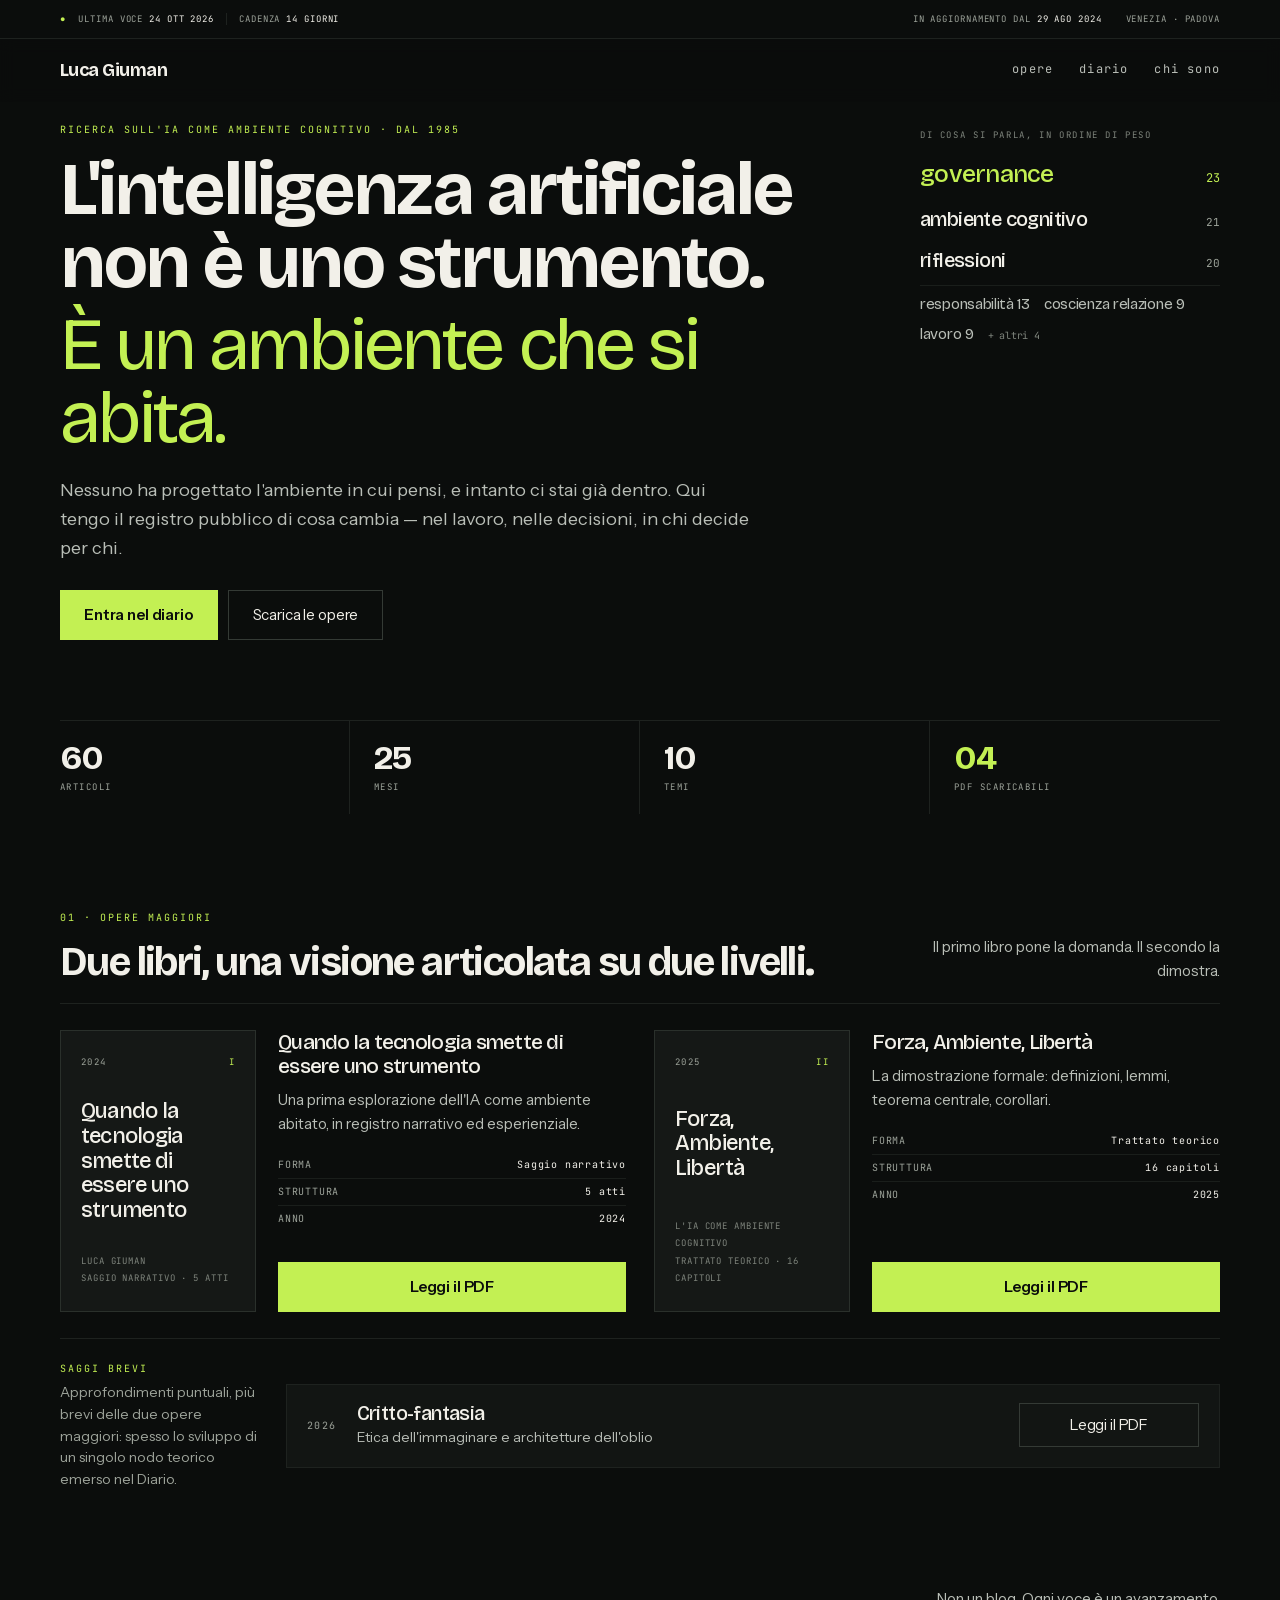
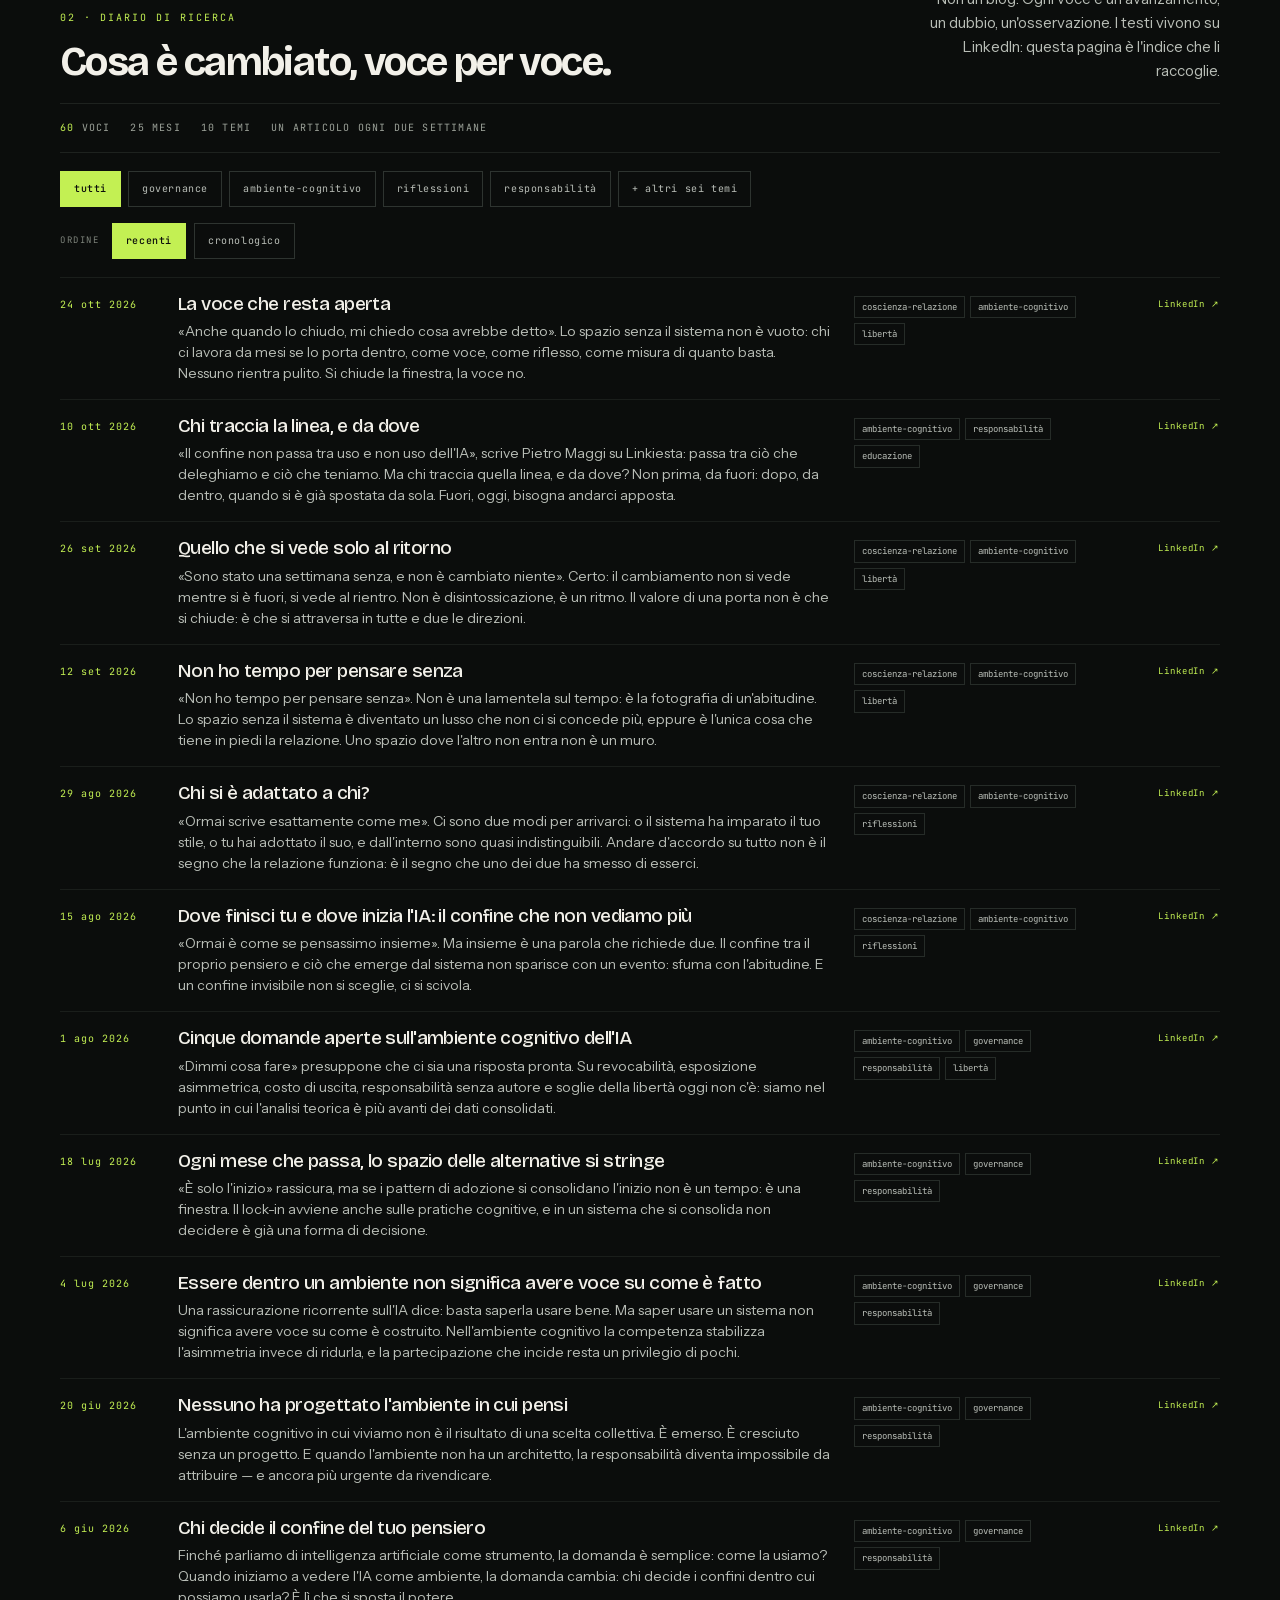
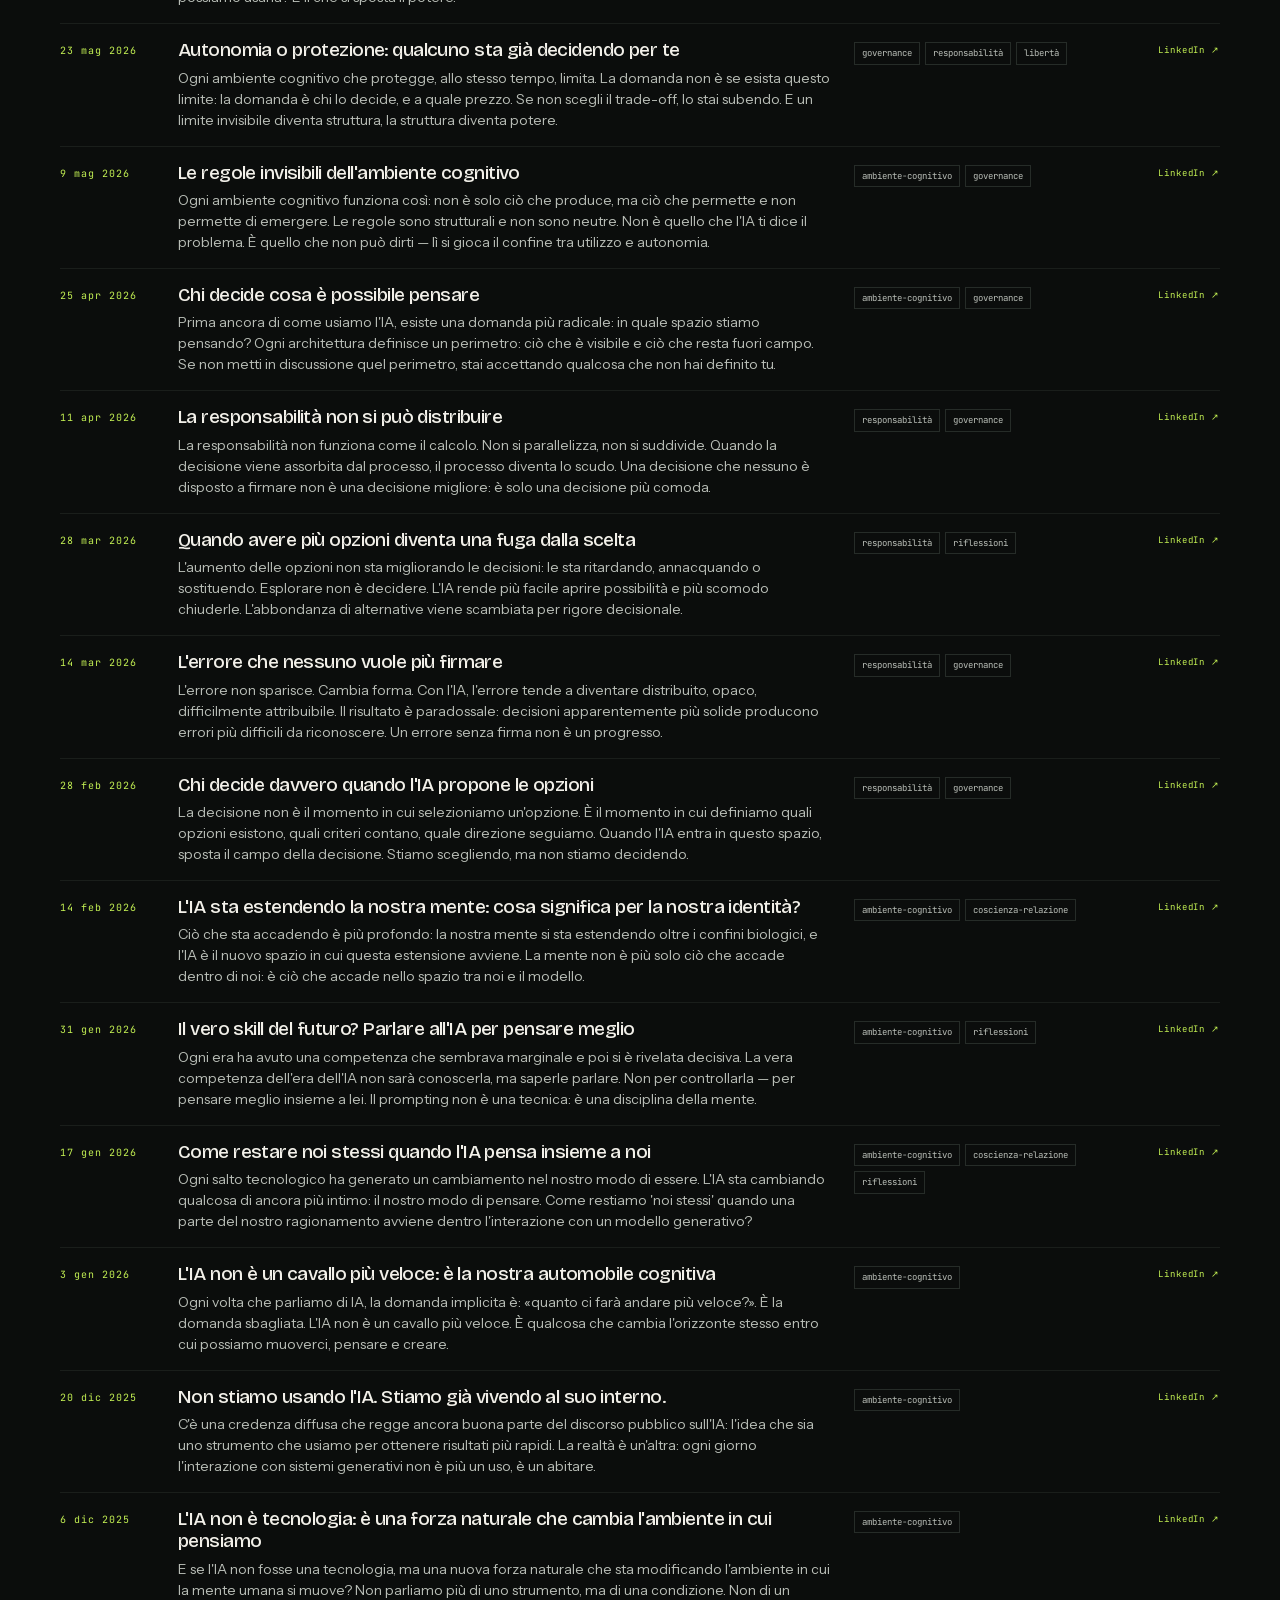
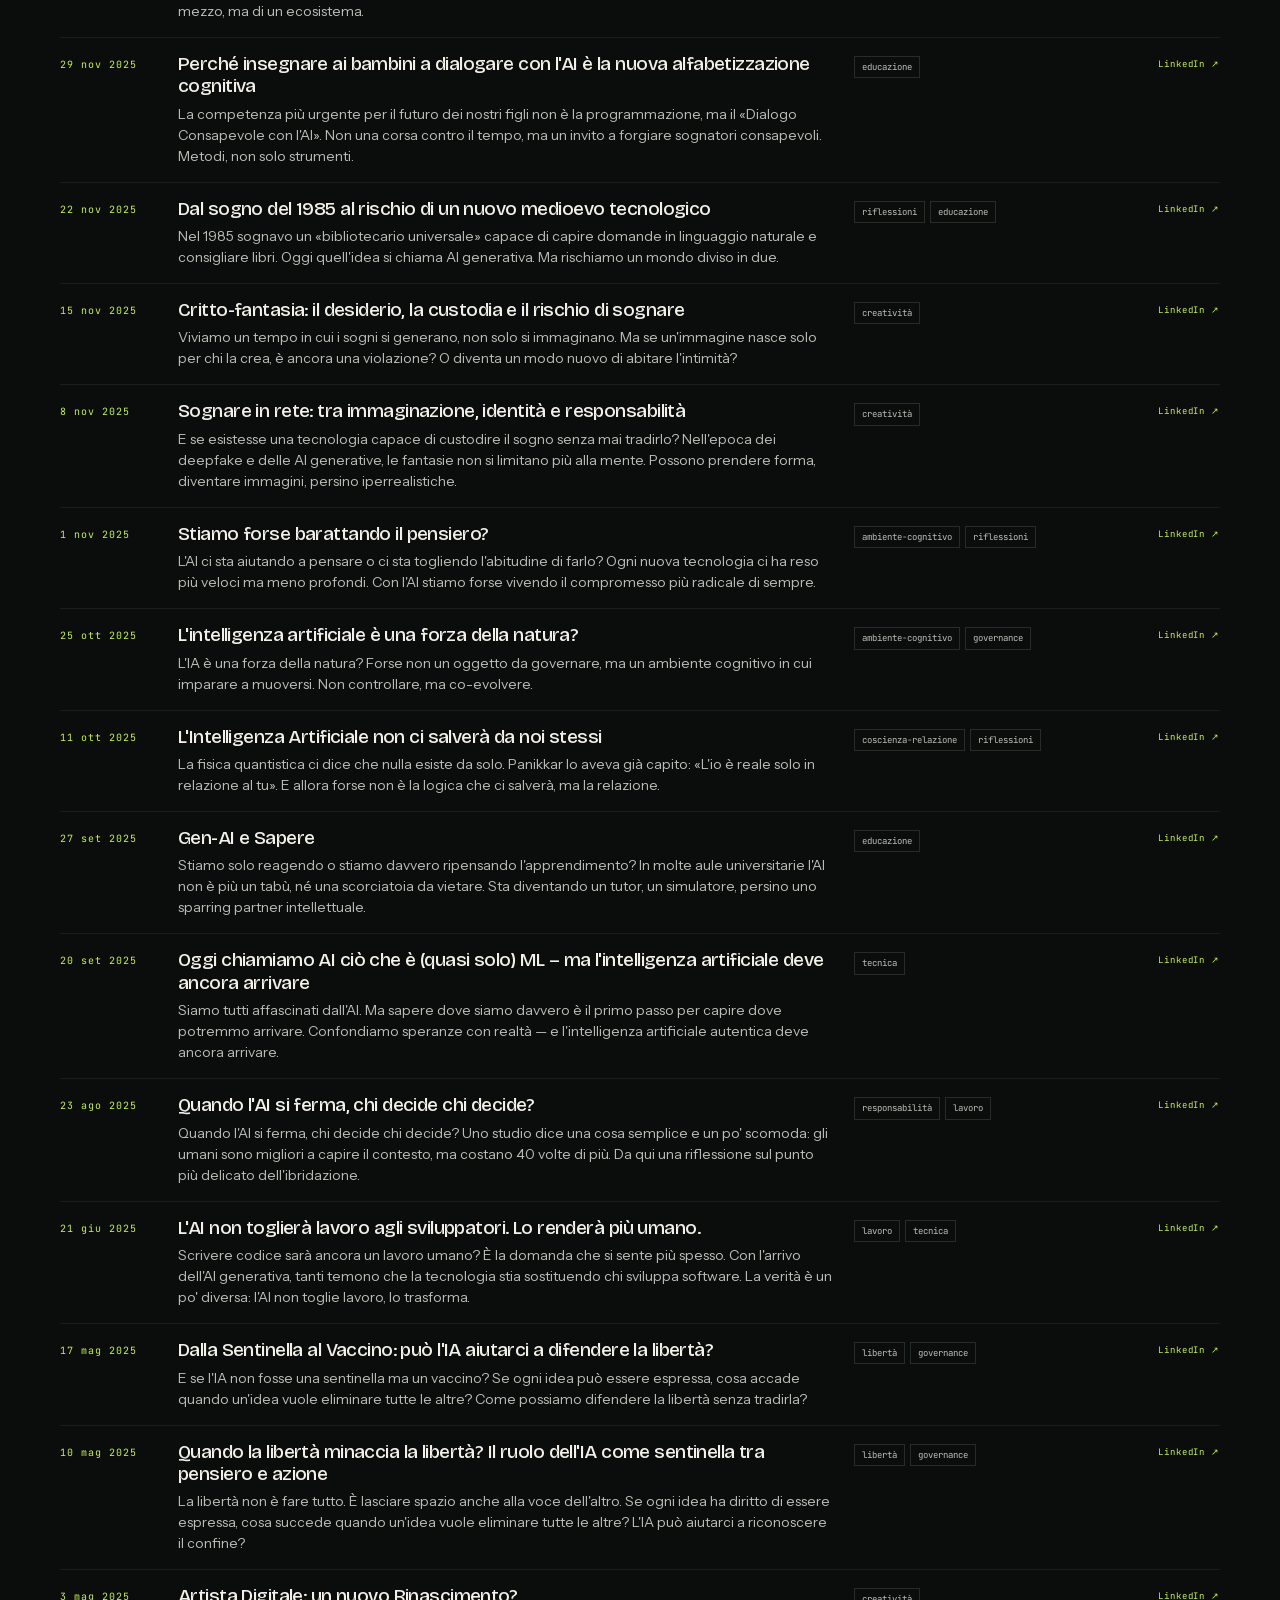
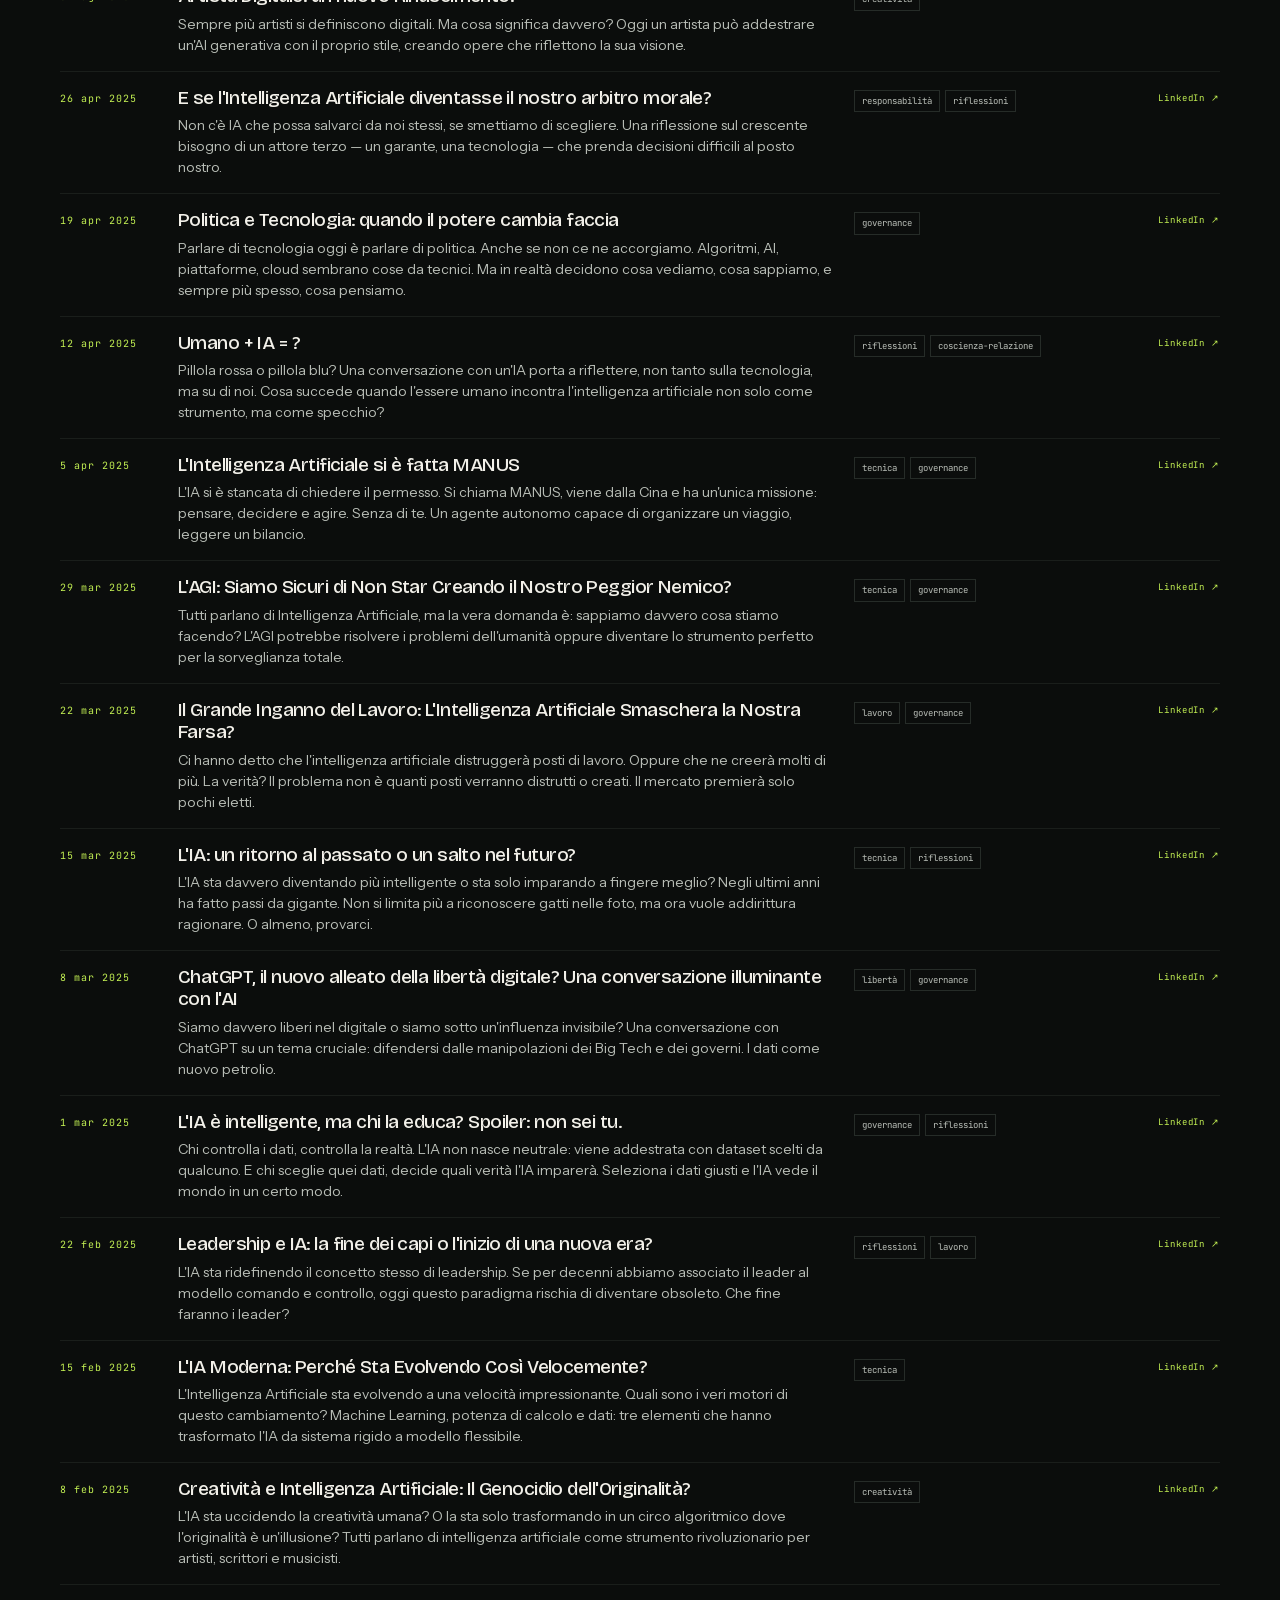
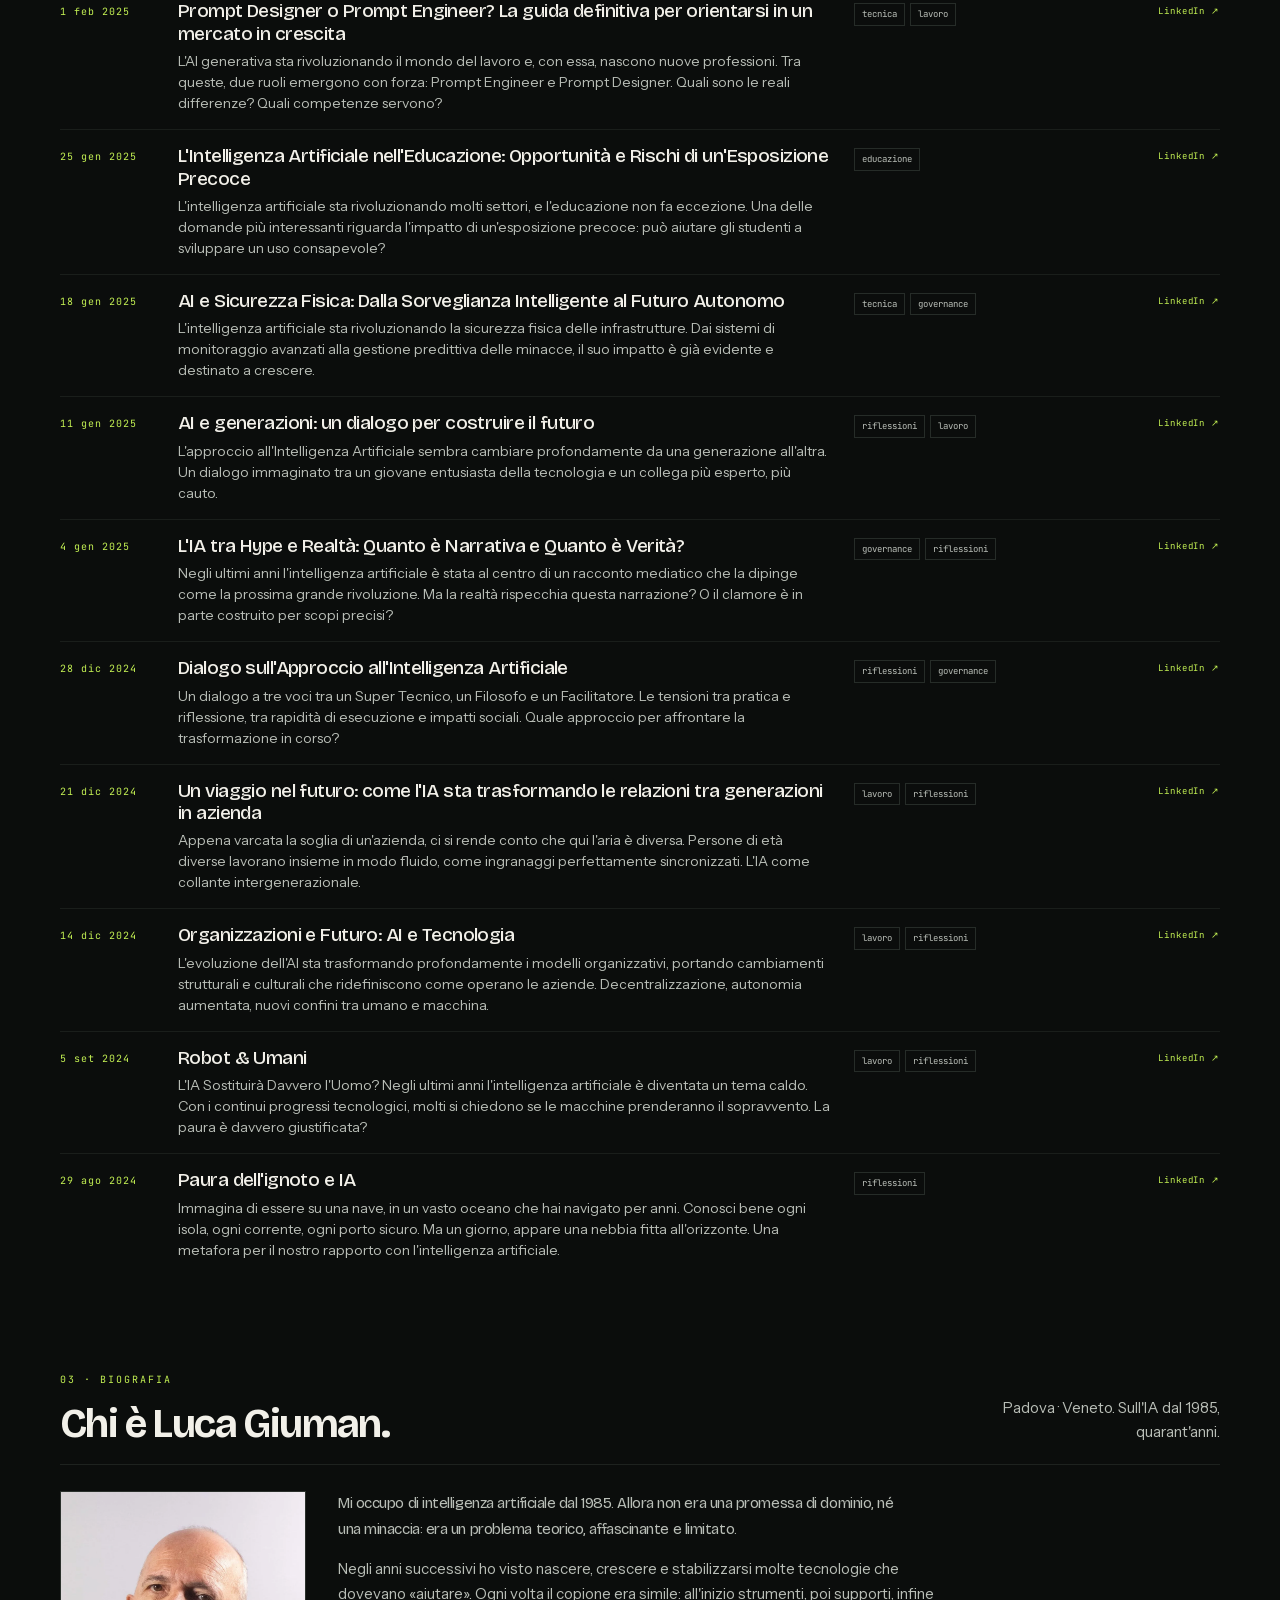
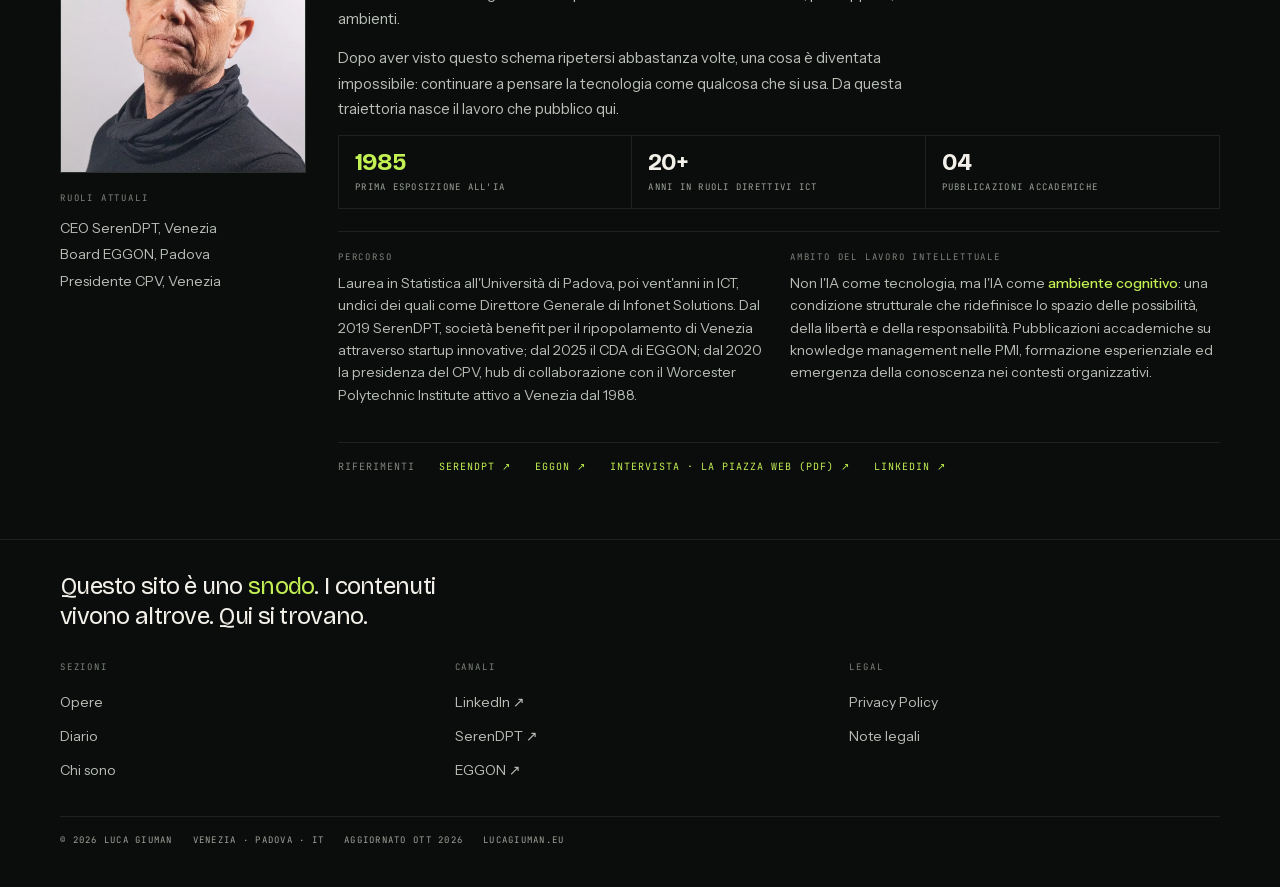
==== commit 94f71c5b: "Nuovo Articolo del 24 ottobre 2026" ====
--- a/index.html
+++ b/index.html
@@ -100,6 +100,7 @@
   "name": "Luca Giuman",
   "description": "L'IA come ambiente cognitivo — Pensiero e ricerca sull'intelligenza artificiale dal 1985",
   "publisher": {"@id": "https://lucagiuman.eu/#person"},
+  "dateModified": "2026-10-24",
   "inLanguage": "it-IT"
 }
 </script>
@@ -194,6 +195,7 @@
   "inLanguage": "it-IT",
   "author": {"@id": "https://lucagiuman.eu/#person"},
   "publisher": {"@id": "https://lucagiuman.eu/#person"},
+  "dateModified": "2026-10-24",
   "about": ["Intelligenza Artificiale", "IA come ambiente cognitivo", "Governance IA", "Etica IA"]
 }
 </script>
@@ -675,7 +677,7 @@
 </div>
 
 <div class="counters">
-<div class="counter"><div class="num">59</div><div class="lab">articoli</div></div>
+<div class="counter"><div class="num">60</div><div class="lab">articoli</div></div>
 <div class="counter"><div class="num">25</div><div class="lab">mesi</div></div>
 <div class="counter"><div class="num">10</div><div class="lab">temi</div></div>
 <div class="counter is-accent"><div class="num">04</div><div class="lab">PDF scaricabili</div></div>
@@ -708,7 +710,7 @@
 <div><dt>Struttura</dt><dd>5 atti</dd></div>
 <div><dt>Anno</dt><dd>2024</dd></div>
 </dl>
-<a class="btn btn-primary" href="/leggi.html?opera=libro-versione-1.pdf&amp;titolo=Quando%20la%20tecnologia%20smette%20di%20essere%20uno%20strumento">Leggi il PDF</a>
+<a class="btn btn-primary" href="/leggi.html?opera=libro-versione-1&amp;titolo=Quando%20la%20tecnologia%20smette%20di%20essere%20uno%20strumento">Leggi il PDF</a>
 </div>
 </article>
 
@@ -726,7 +728,7 @@
 <div><dt>Struttura</dt><dd>16 capitoli</dd></div>
 <div><dt>Anno</dt><dd>2025</dd></div>
 </dl>
-<a class="btn btn-primary" href="/leggi.html?opera=forza-ambiente-liberta.pdf&amp;titolo=Forza,%20Ambiente,%20Libert%C3%A0">Leggi il PDF</a>
+<a class="btn btn-primary" href="/leggi.html?opera=forza-ambiente-liberta&amp;titolo=Forza,%20Ambiente,%20Libert%C3%A0">Leggi il PDF</a>
 </div>
 </article>
 
@@ -743,7 +745,7 @@
 <h3>Critto-fantasia</h3>
 <p class="sub">Etica dell'immaginare e architetture dell'oblio</p>
 </div>
-<a class="btn btn-ghost" href="/leggi.html?opera=critto-fantasia.pdf&amp;titolo=Critto-fantasia">Leggi il PDF</a>
+<a class="btn btn-ghost" href="/leggi.html?opera=critto-fantasia&amp;titolo=Critto-fantasia">Leggi il PDF</a>
 </div>
 </div>
 </section>
@@ -842,7 +844,7 @@
 <span class="k">Riferimenti</span>
 <a href="https://serendpt.net" target="_blank" rel="noopener">SerenDPT &#8599;</a>
 <a href="https://eggon.co" target="_blank" rel="noopener">EGGON &#8599;</a>
-<a href="/leggi.html?opera=intervista-la-piazza-web.pdf&amp;titolo=Intervista%20%C2%B7%20La%20Piazza%20Web">Intervista &middot; La Piazza Web (PDF) &#8599;</a>
+<a href="/leggi.html?opera=intervista-la-piazza-web&amp;titolo=Intervista%20%C2%B7%20La%20Piazza%20Web">Intervista &middot; La Piazza Web (PDF) &#8599;</a>
 <a href="https://it.linkedin.com/in/lucagiuman" target="_blank" rel="noopener">LinkedIn &#8599;</a>
 </div>
 </div>
@@ -885,7 +887,7 @@
 <div class="footer-bottom">
 <span>&copy; 2026 Luca Giuman</span>
 <span>Venezia &middot; Padova &middot; IT</span>
-<span>Aggiornato ott 2026</span>
+<span>Aggiornato <time datetime="2026-10-24">ott 2026</time></span>
 <span>lucagiuman.eu</span>
 </div>
 </div>
@@ -951,7 +953,8 @@
   { data: "2026-08-29", titolo: "Chi si è adattato a chi?", estratto: "«Ormai scrive esattamente come me». Ci sono due modi per arrivarci: o il sistema ha imparato il tuo stile, o tu hai adottato il suo, e dall'interno sono quasi indistinguibili. Andare d'accordo su tutto non è il segno che la relazione funziona: è il segno che uno dei due ha smesso di esserci.", tag: ["coscienza-relazione", "ambiente-cognitivo", "riflessioni"], url: "https://www.linkedin.com/pulse/luca-giuman-ceo-serendpt-board-member-eggon-luca-giuman-sqosf" },
   { data: "2026-09-12", titolo: "Non ho tempo per pensare senza", estratto: "«Non ho tempo per pensare senza». Non è una lamentela sul tempo: è la fotografia di un'abitudine. Lo spazio senza il sistema è diventato un lusso che non ci si concede più, eppure è l'unica cosa che tiene in piedi la relazione. Uno spazio dove l'altro non entra non è un muro.", tag: ["coscienza-relazione", "ambiente-cognitivo", "libertà"], url: "https://www.linkedin.com/pulse/luca-giuman-ceo-serendpt-board-member-eggon-luca-giuman-68zqf" },
   { data: "2026-09-26", titolo: "Quello che si vede solo al ritorno", estratto: "«Sono stato una settimana senza, e non è cambiato niente». Certo: il cambiamento non si vede mentre si è fuori, si vede al rientro. Non è disintossicazione, è un ritmo. Il valore di una porta non è che si chiude: è che si attraversa in tutte e due le direzioni.", tag: ["coscienza-relazione", "ambiente-cognitivo", "libertà"], url: "https://www.linkedin.com/pulse/luca-giuman-ceo-serendpt-board-member-eggon-luca-giuman-51mbf" },
-  { data: "2026-10-10", titolo: "Chi traccia la linea, e da dove", estratto: "«Il confine non passa tra uso e non uso dell'IA», scrive Pietro Maggi su Linkiesta: passa tra ciò che deleghiamo e ciò che teniamo. Ma chi traccia quella linea, e da dove? Non prima, da fuori: dopo, da dentro, quando si è già spostata da sola. Fuori, oggi, bisogna andarci apposta.", tag: ["ambiente-cognitivo", "responsabilità", "educazione"], url: "https://www.linkedin.com/pulse/luca-giuman-ceo-serendpt-board-member-eggon-luca-giuman-3ks5e" }
+  { data: "2026-10-10", titolo: "Chi traccia la linea, e da dove", estratto: "«Il confine non passa tra uso e non uso dell'IA», scrive Pietro Maggi su Linkiesta: passa tra ciò che deleghiamo e ciò che teniamo. Ma chi traccia quella linea, e da dove? Non prima, da fuori: dopo, da dentro, quando si è già spostata da sola. Fuori, oggi, bisogna andarci apposta.", tag: ["ambiente-cognitivo", "responsabilità", "educazione"], url: "https://www.linkedin.com/pulse/luca-giuman-ceo-serendpt-board-member-eggon-luca-giuman-3ks5e" },
+  { data: "2026-10-24", titolo: "La voce che resta aperta", estratto: "«Anche quando lo chiudo, mi chiedo cosa avrebbe detto». Lo spazio senza il sistema non è vuoto: chi ci lavora da mesi se lo porta dentro, come voce, come riflesso, come misura di quanto basta. Nessuno rientra pulito. Si chiude la finestra, la voce no.", tag: ["coscienza-relazione", "ambiente-cognitivo", "libertà"], url: "https://www.linkedin.com/pulse/luca-giuman-ceo-serendpt-board-member-eggon-luca-giuman-gdoge" }
 ];
 
 let activeTag = 'all';
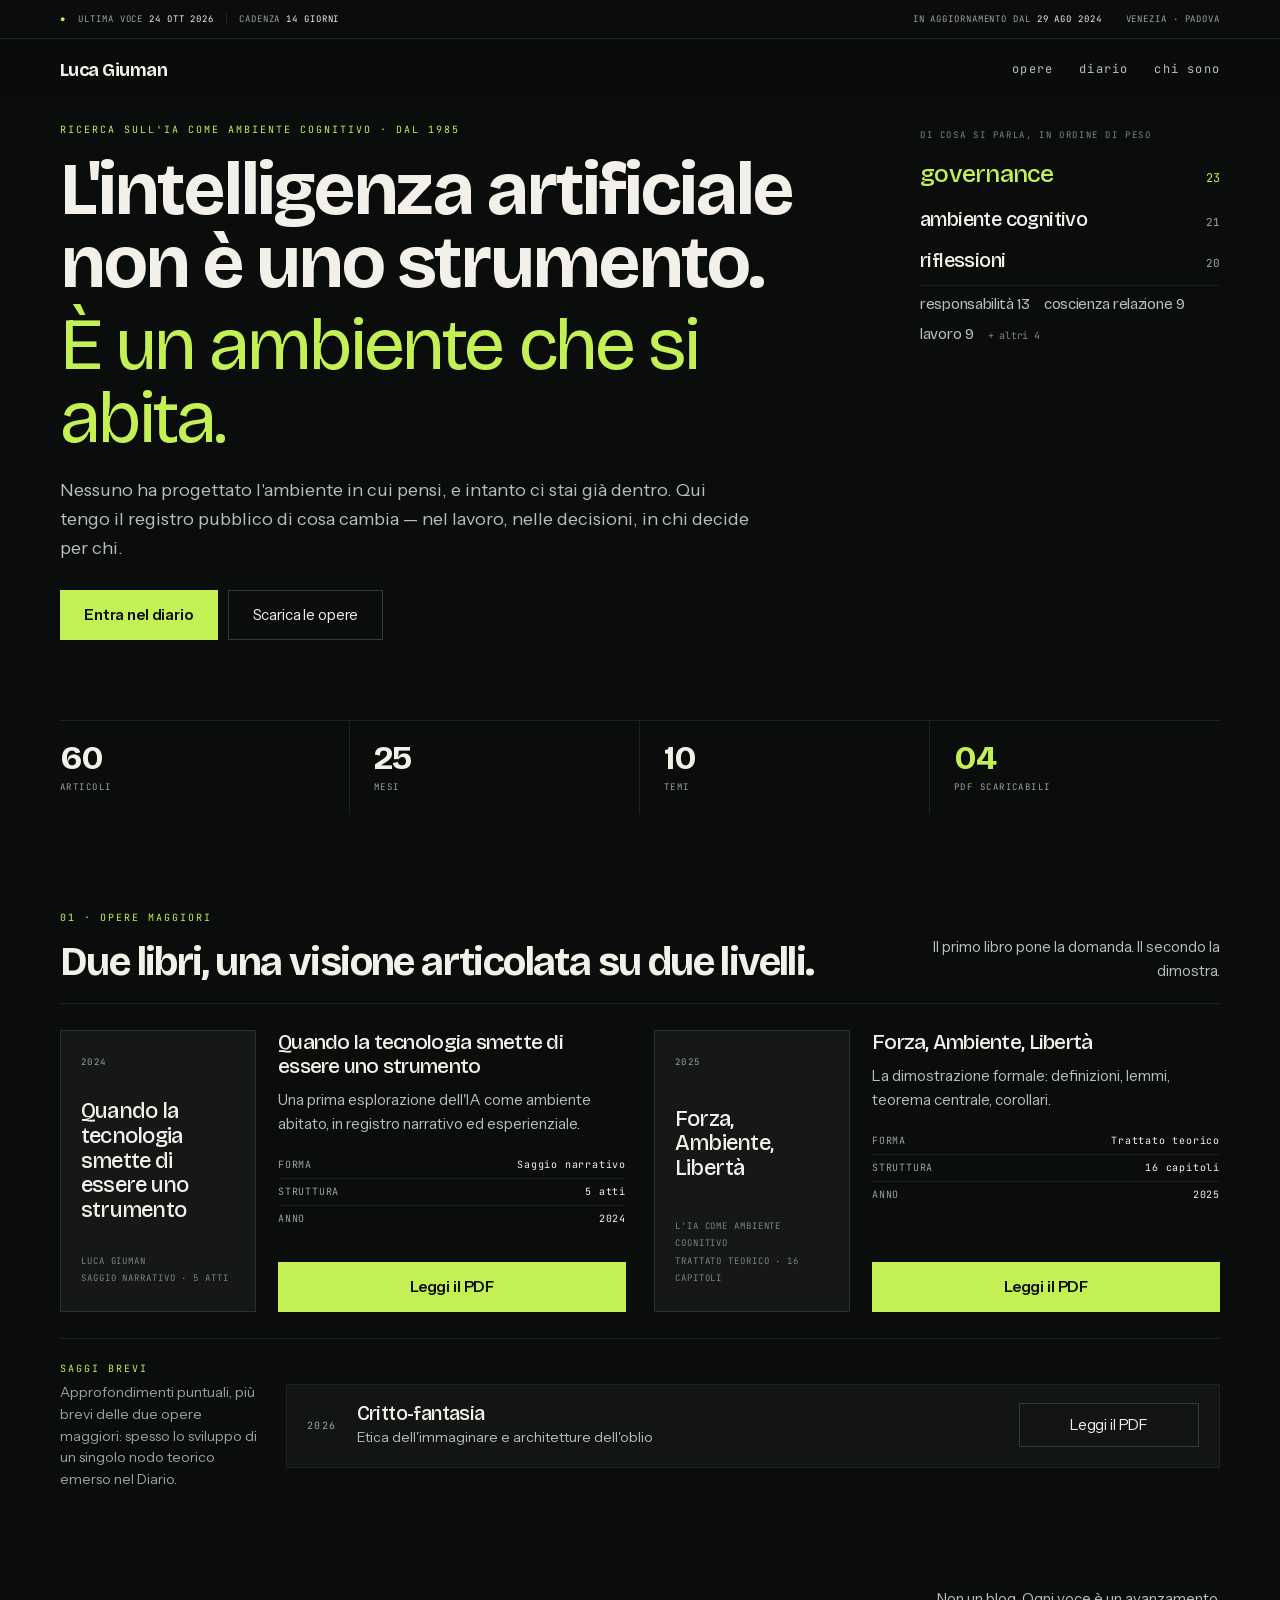
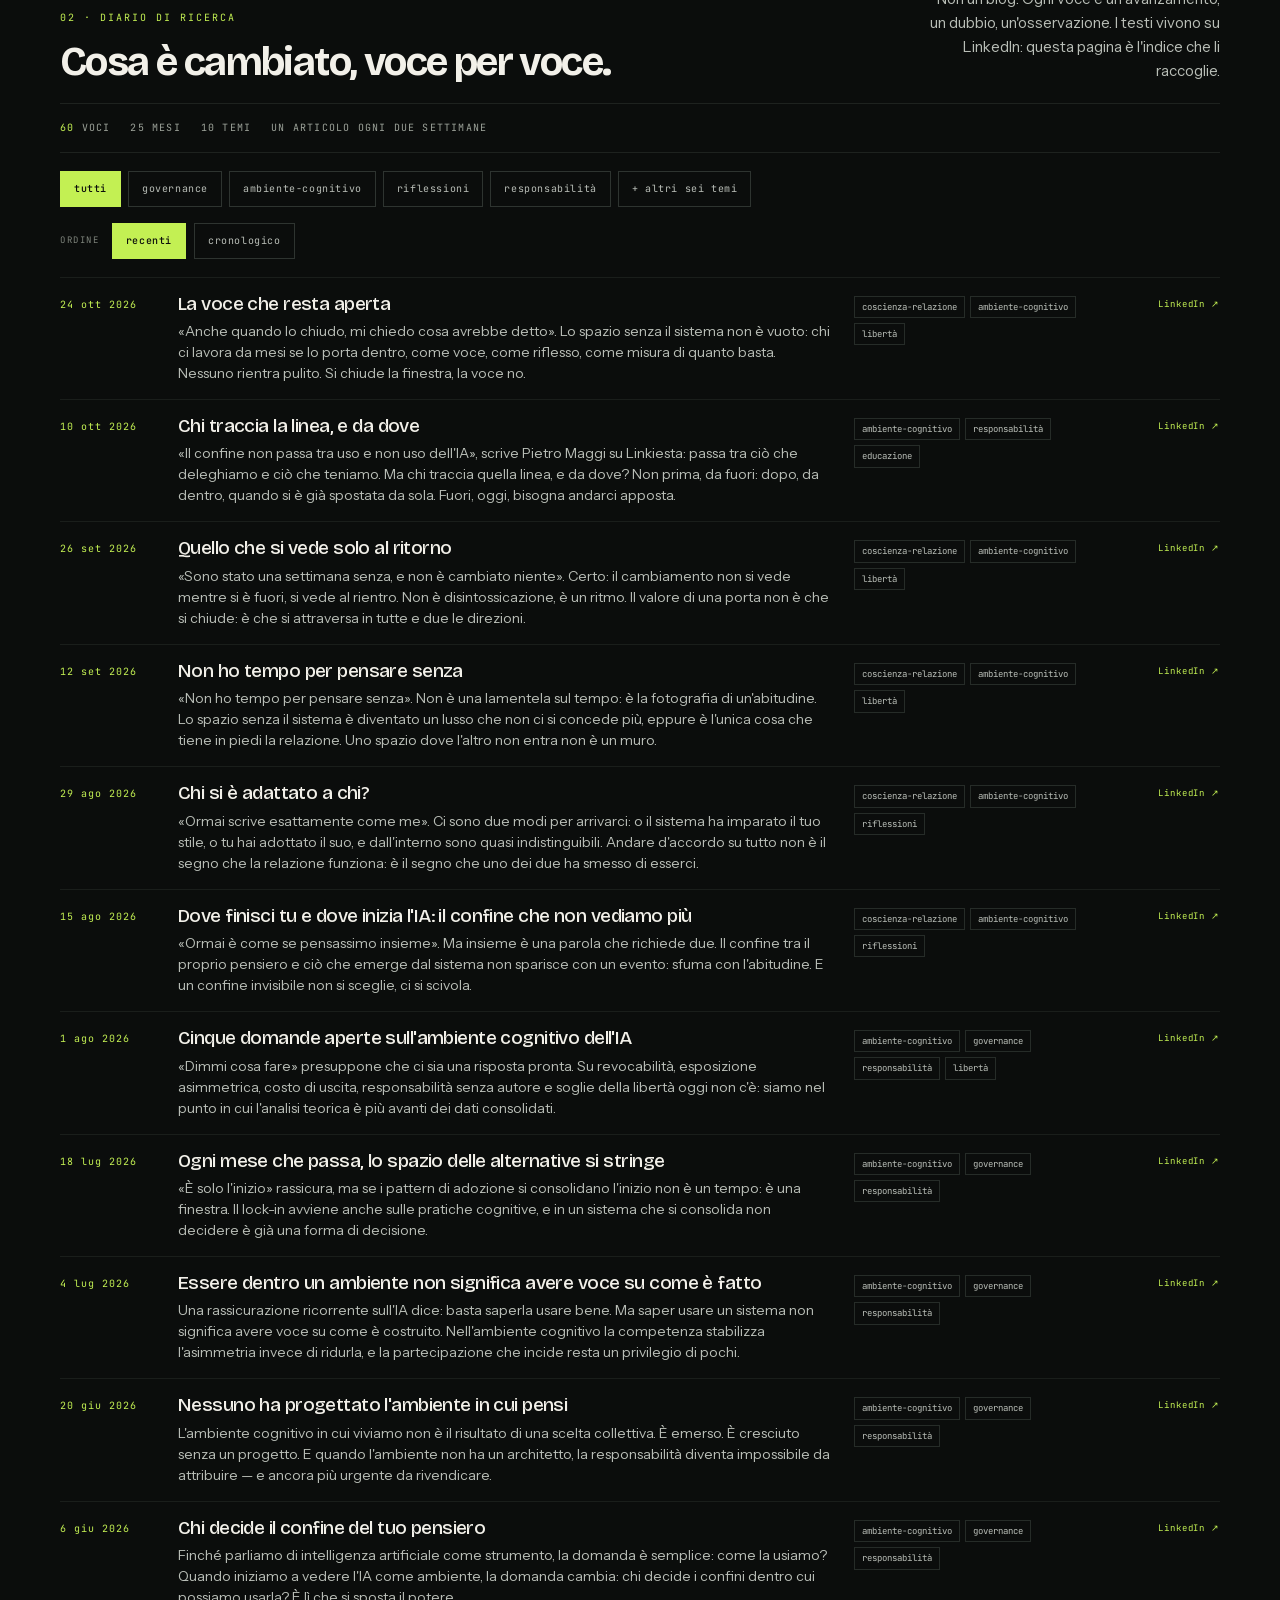
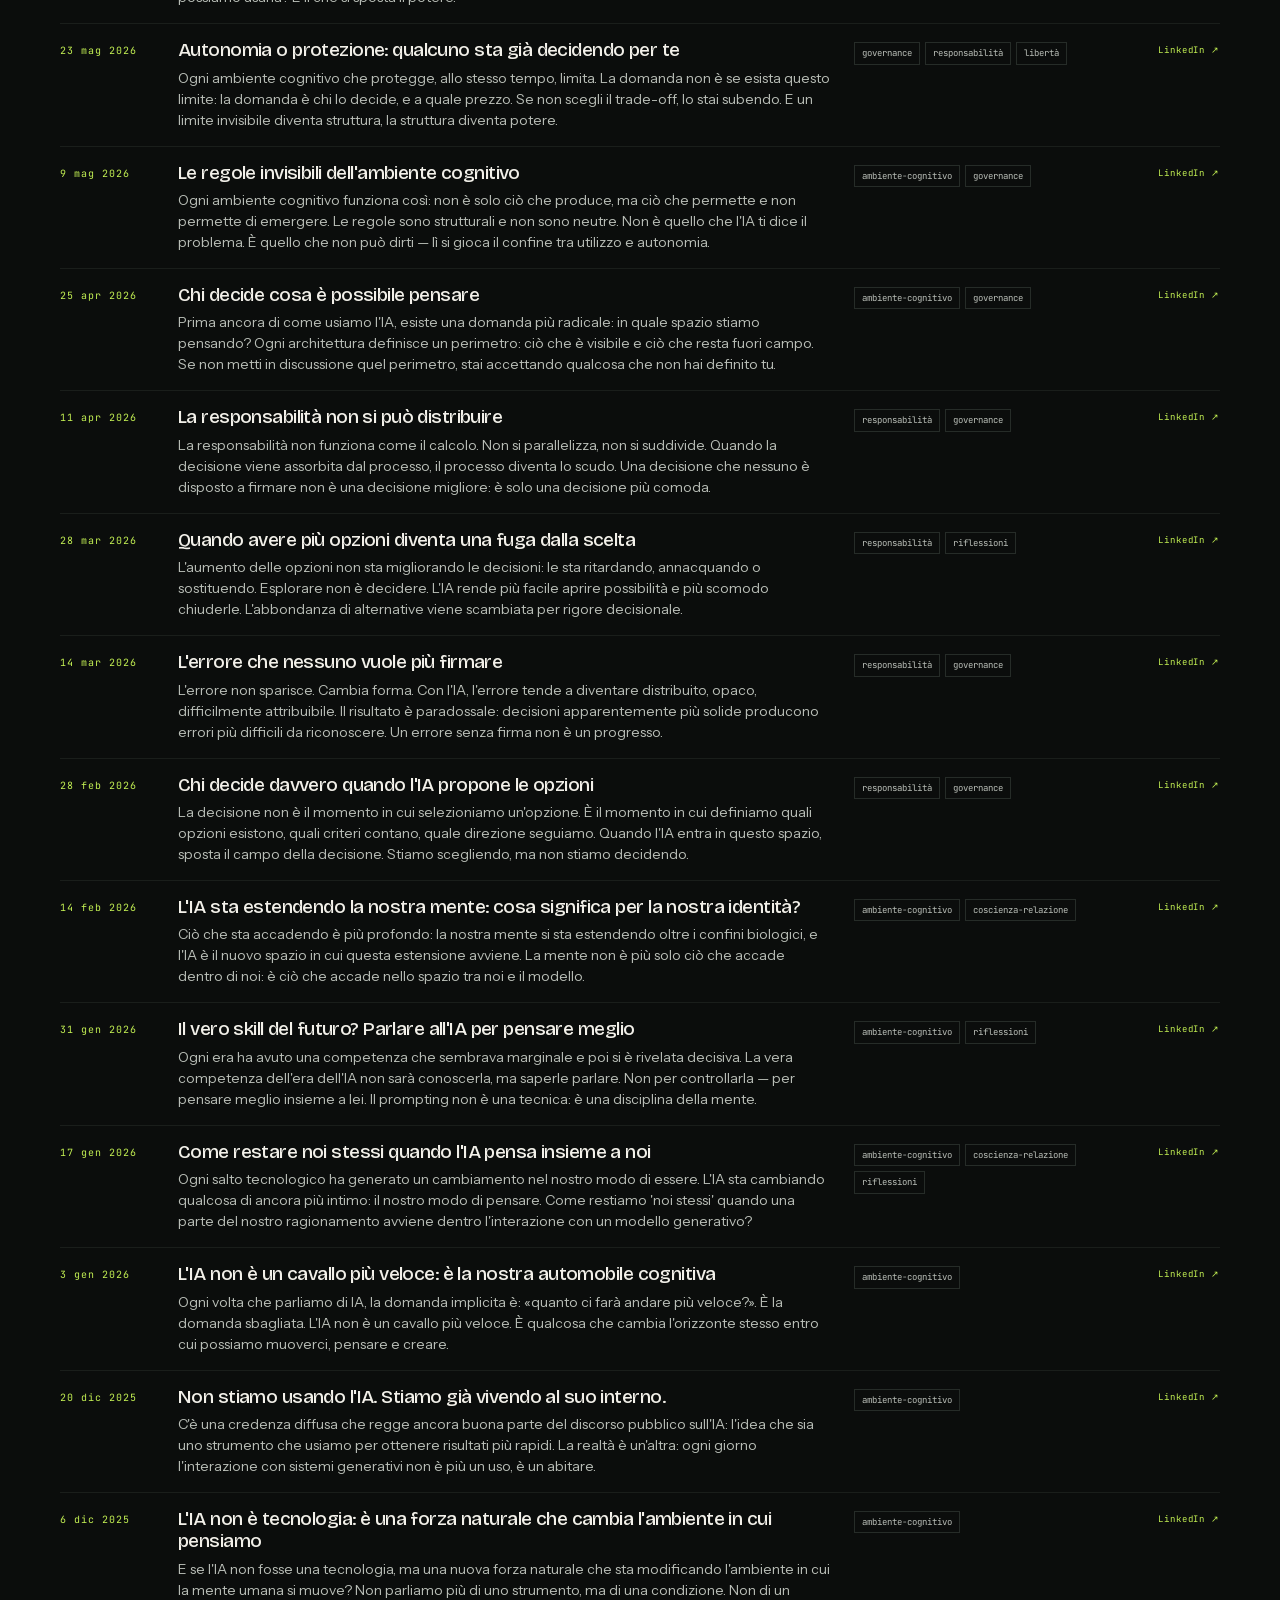
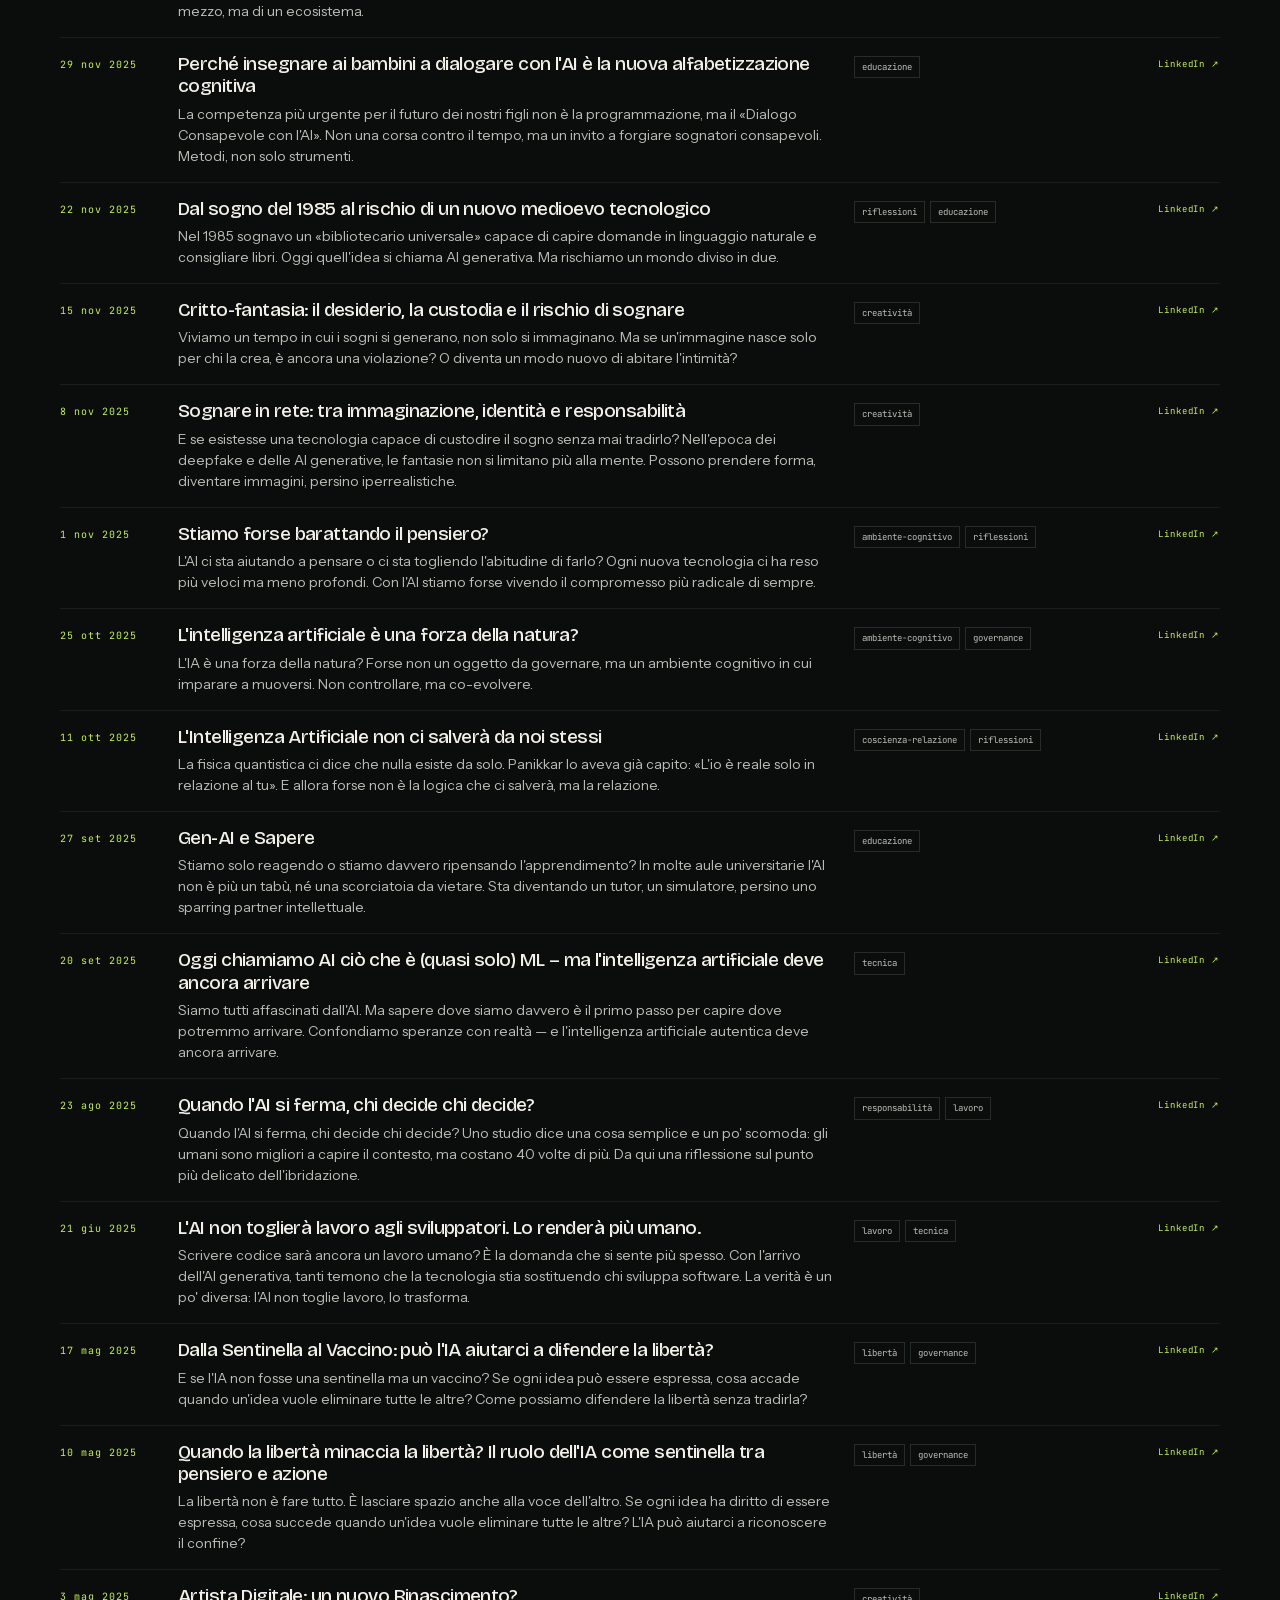
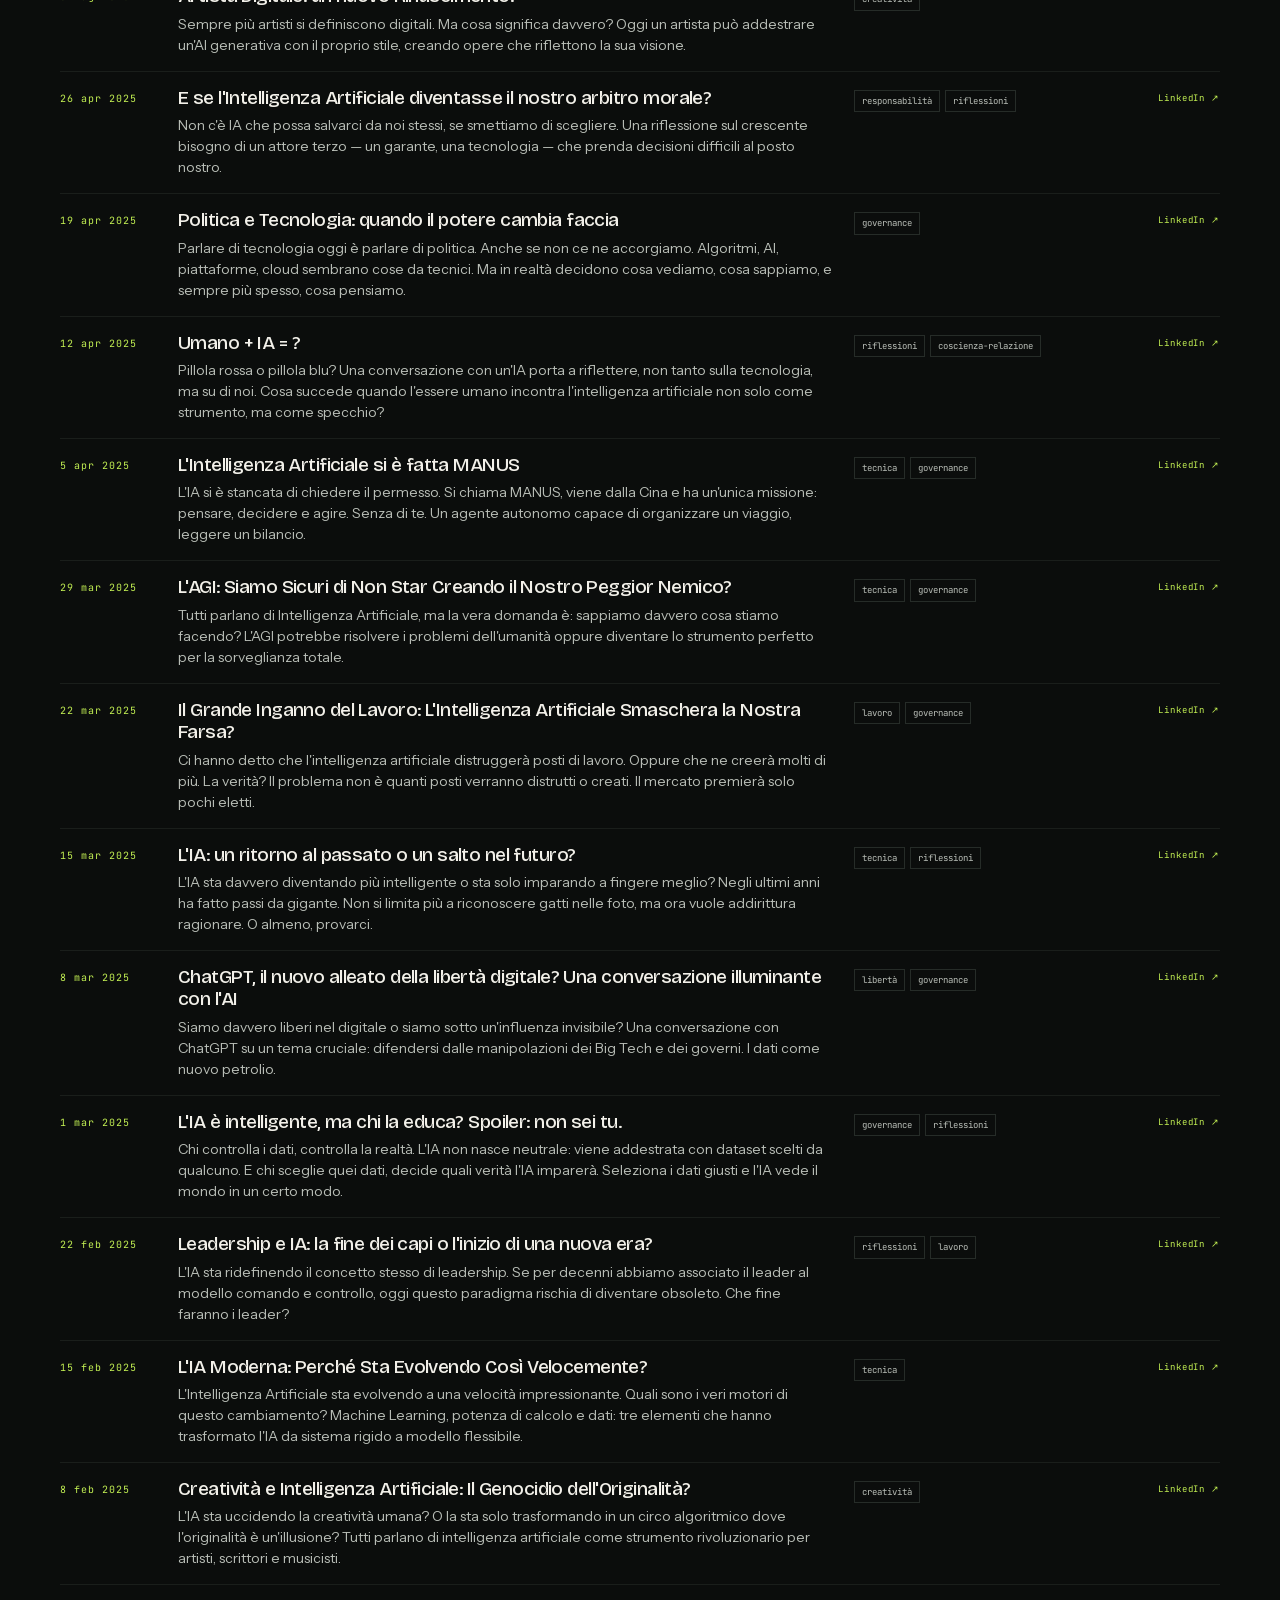
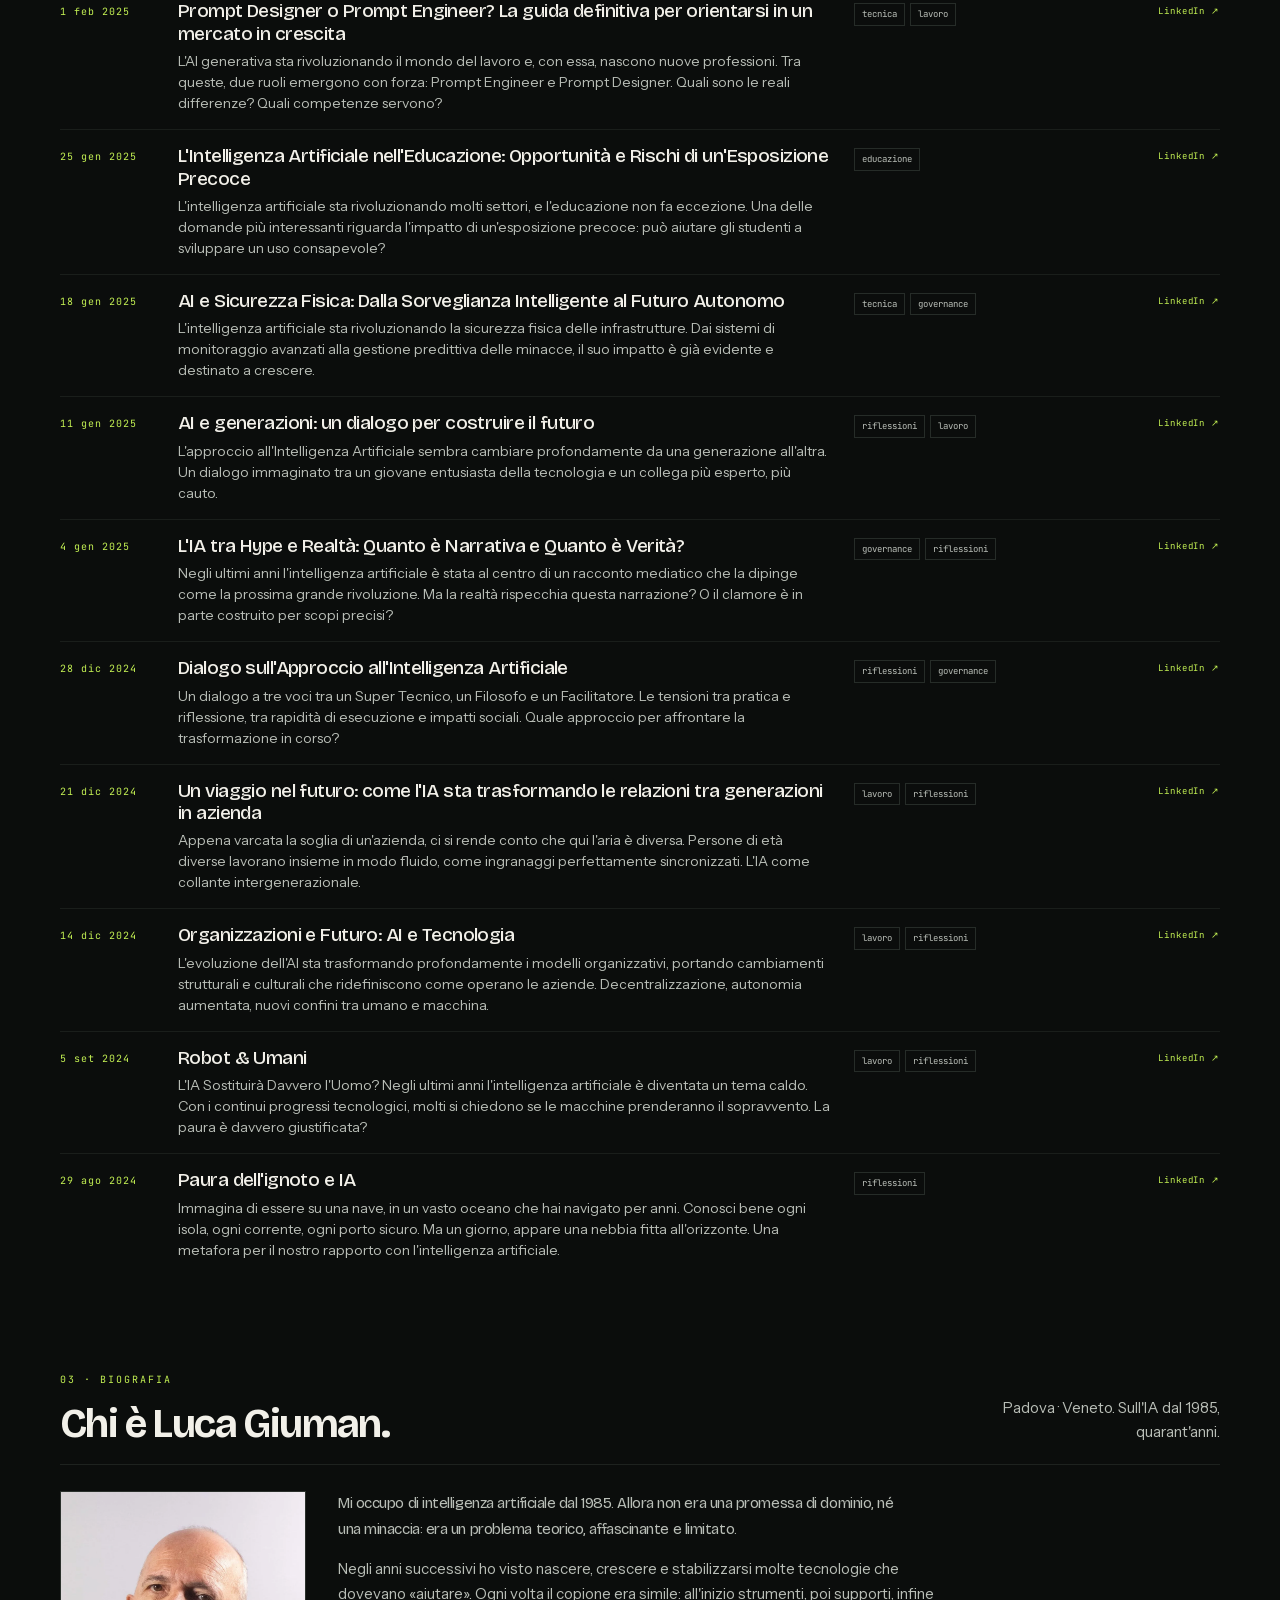
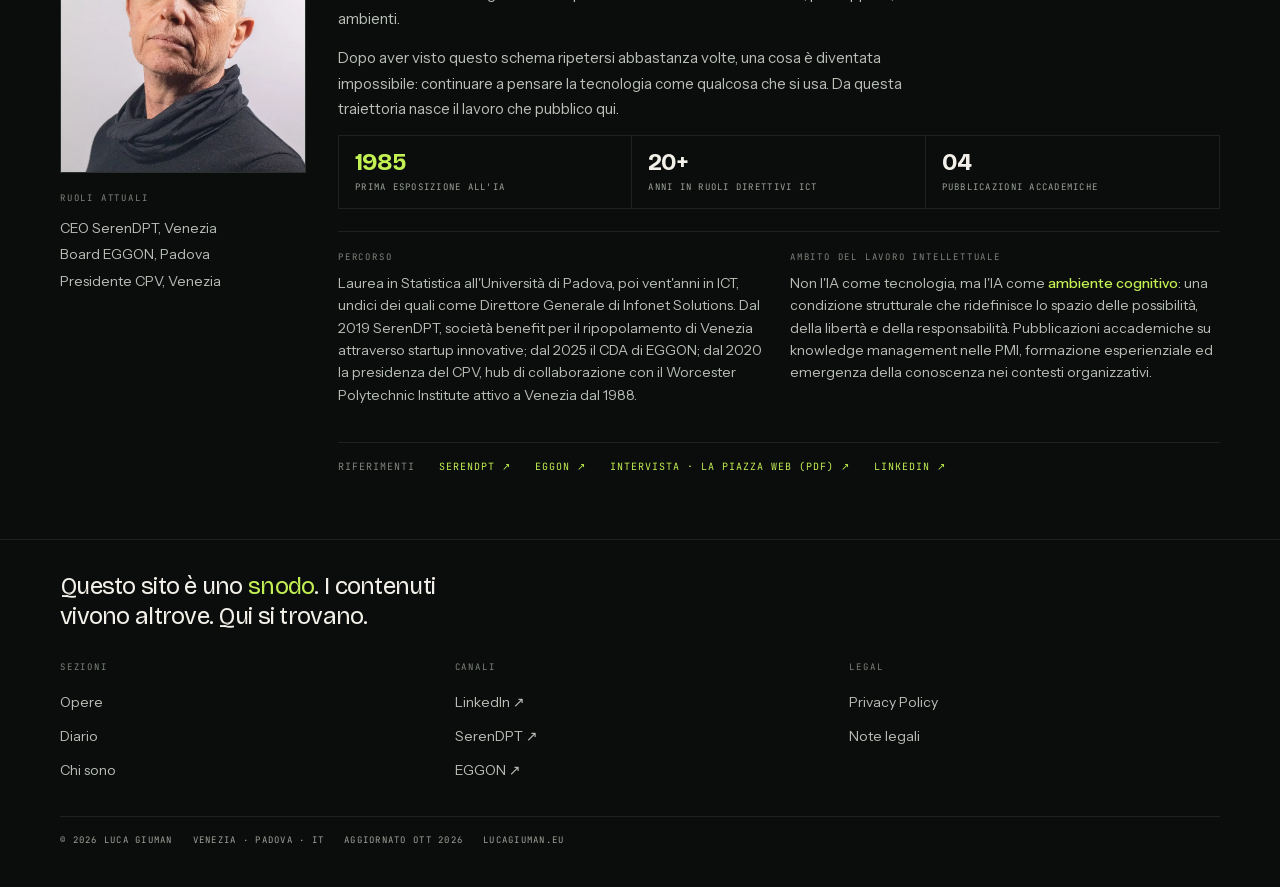
==== commit 57e6d519: "Aggiornamento del 25 ottobre 2026 ore 14:24" ====
--- a/index.html
+++ b/index.html
@@ -435,7 +435,6 @@
   display: flex; flex-direction: column; justify-content: space-between;
 }
 .opera-cover .meta { display: flex; justify-content: space-between; font-family: var(--mono); font-size: 9px; letter-spacing: 0.14em; color: var(--text-dim); }
-.opera-cover .meta .roman { color: var(--accent); }
 .opera-cover .titolo { font-family: var(--display); font-weight: 500; font-size: 22px; line-height: 1.12; letter-spacing: -0.035em; }
 .opera-cover .piede { font-family: var(--mono); font-size: 9px; letter-spacing: 0.1em; color: var(--text-faint); line-height: 1.9; text-transform: uppercase; }
 .opera-body { display: flex; flex-direction: column; }
@@ -619,7 +618,7 @@
 <div class="statusbar">
 <div class="wrap">
 <span class="live-dot" aria-hidden="true">&#9679;</span>
-<span>Ultima voce <b id="status-ultima">10 ott 2026</b></span>
+<span>Ultima voce <b id="status-ultima">24 ott 2026</b></span>
 <span class="statusbar-sep" aria-hidden="true"></span>
 <span>Cadenza <b>14 giorni</b></span>
 <span class="statusbar-right">
@@ -665,13 +664,13 @@
 <p class="temi-label">Di cosa si parla, in ordine di peso</p>
 <div id="temi-pesi">
 <div class="tema-row tema-1"><span class="nome">governance</span><span class="n">23</span></div>
-<div class="tema-row tema-2"><span class="nome">ambiente cognitivo</span><span class="n">20</span></div>
+<div class="tema-row tema-2"><span class="nome">ambiente cognitivo</span><span class="n">21</span></div>
 <div class="tema-row tema-2"><span class="nome">riflessioni</span><span class="n">20</span></div>
 <div class="temi-minori">
 <span>responsabilit&agrave; 13</span>
+<span>coscienza relazione 9</span>
 <span>lavoro 9</span>
-<span>tecnica 8</span>
-<span class="piu">+ quattro</span>
+<span class="piu">+ altri 4</span>
 </div>
 </div>
 </div>
@@ -698,7 +697,7 @@
 
 <article class="opera">
 <div class="opera-cover">
-<div class="meta"><span>2024</span><span class="roman">I</span></div>
+<div class="meta"><span>2024</span></div>
 <p class="titolo">Quando la tecnologia smette di essere uno strumento</p>
 <p class="piede">Luca Giuman<br>Saggio narrativo &middot; 5 atti</p>
 </div>
@@ -716,7 +715,7 @@
 
 <article class="opera">
 <div class="opera-cover">
-<div class="meta"><span>2025</span><span class="roman">II</span></div>
+<div class="meta"><span>2025</span></div>
 <p class="titolo">Forza,<br>Ambiente,<br>Libert&agrave;</p>
 <p class="piede">L'IA come ambiente cognitivo<br>Trattato teorico &middot; 16 capitoli</p>
 </div>
@@ -760,7 +759,7 @@
 </div>
 
 <div class="diario-stats">
-<span><b id="stat-voci">59</b> voci</span>
+<span><b id="stat-voci">60</b> voci</span>
 <span>25 mesi</span>
 <span>10 temi</span>
 <span>Un articolo ogni due settimane</span>
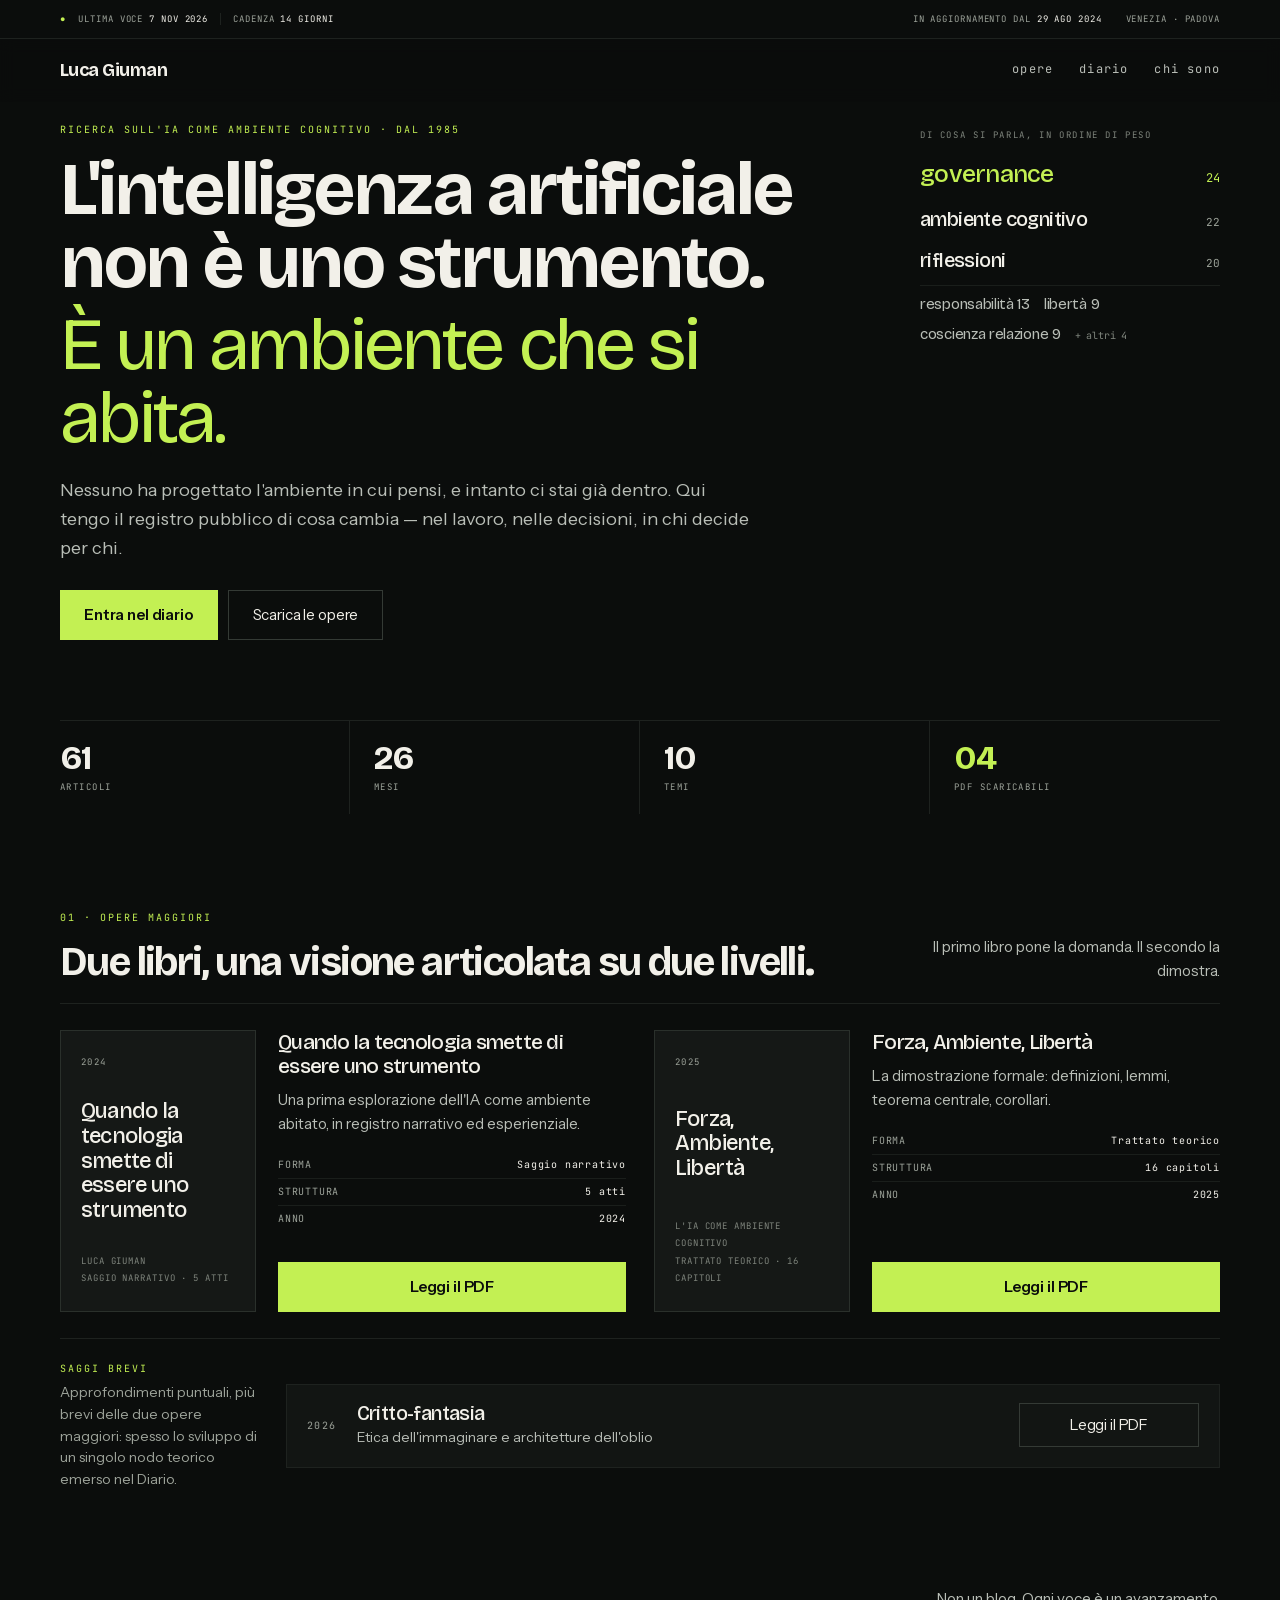
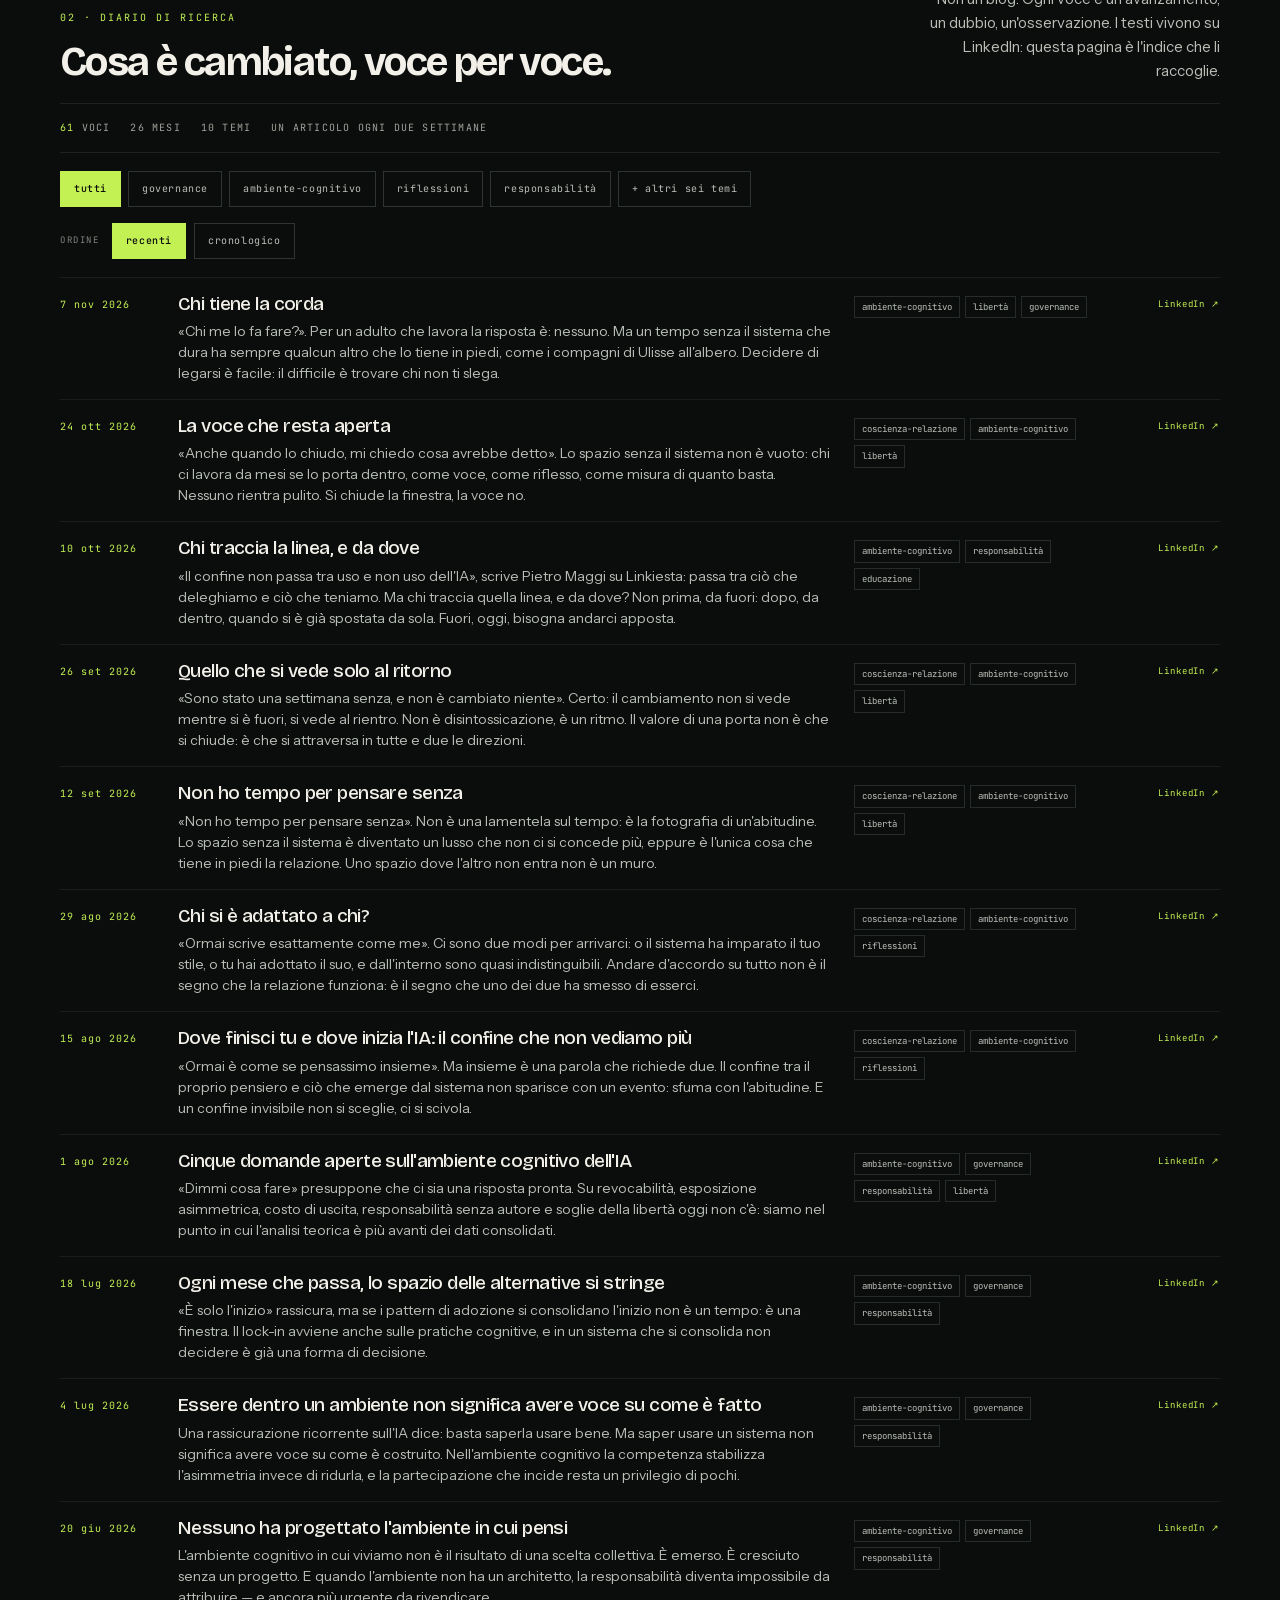
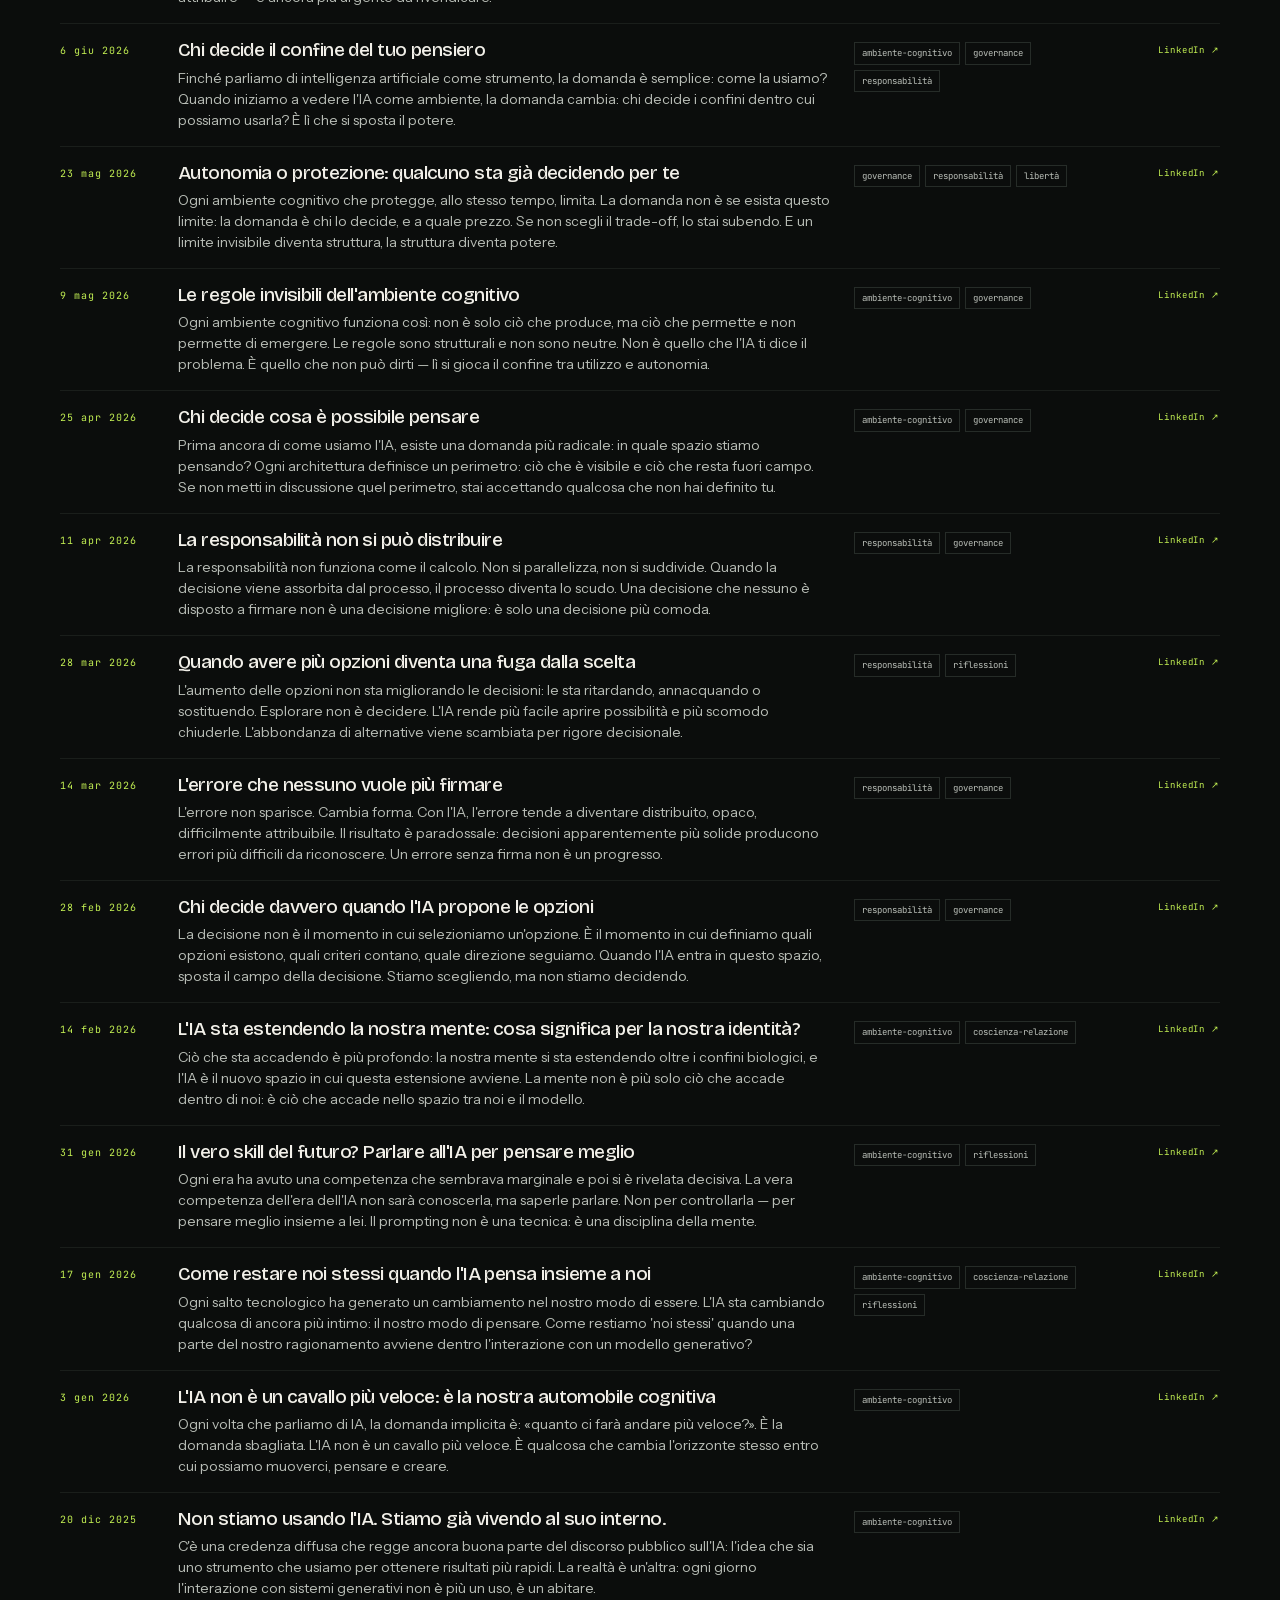
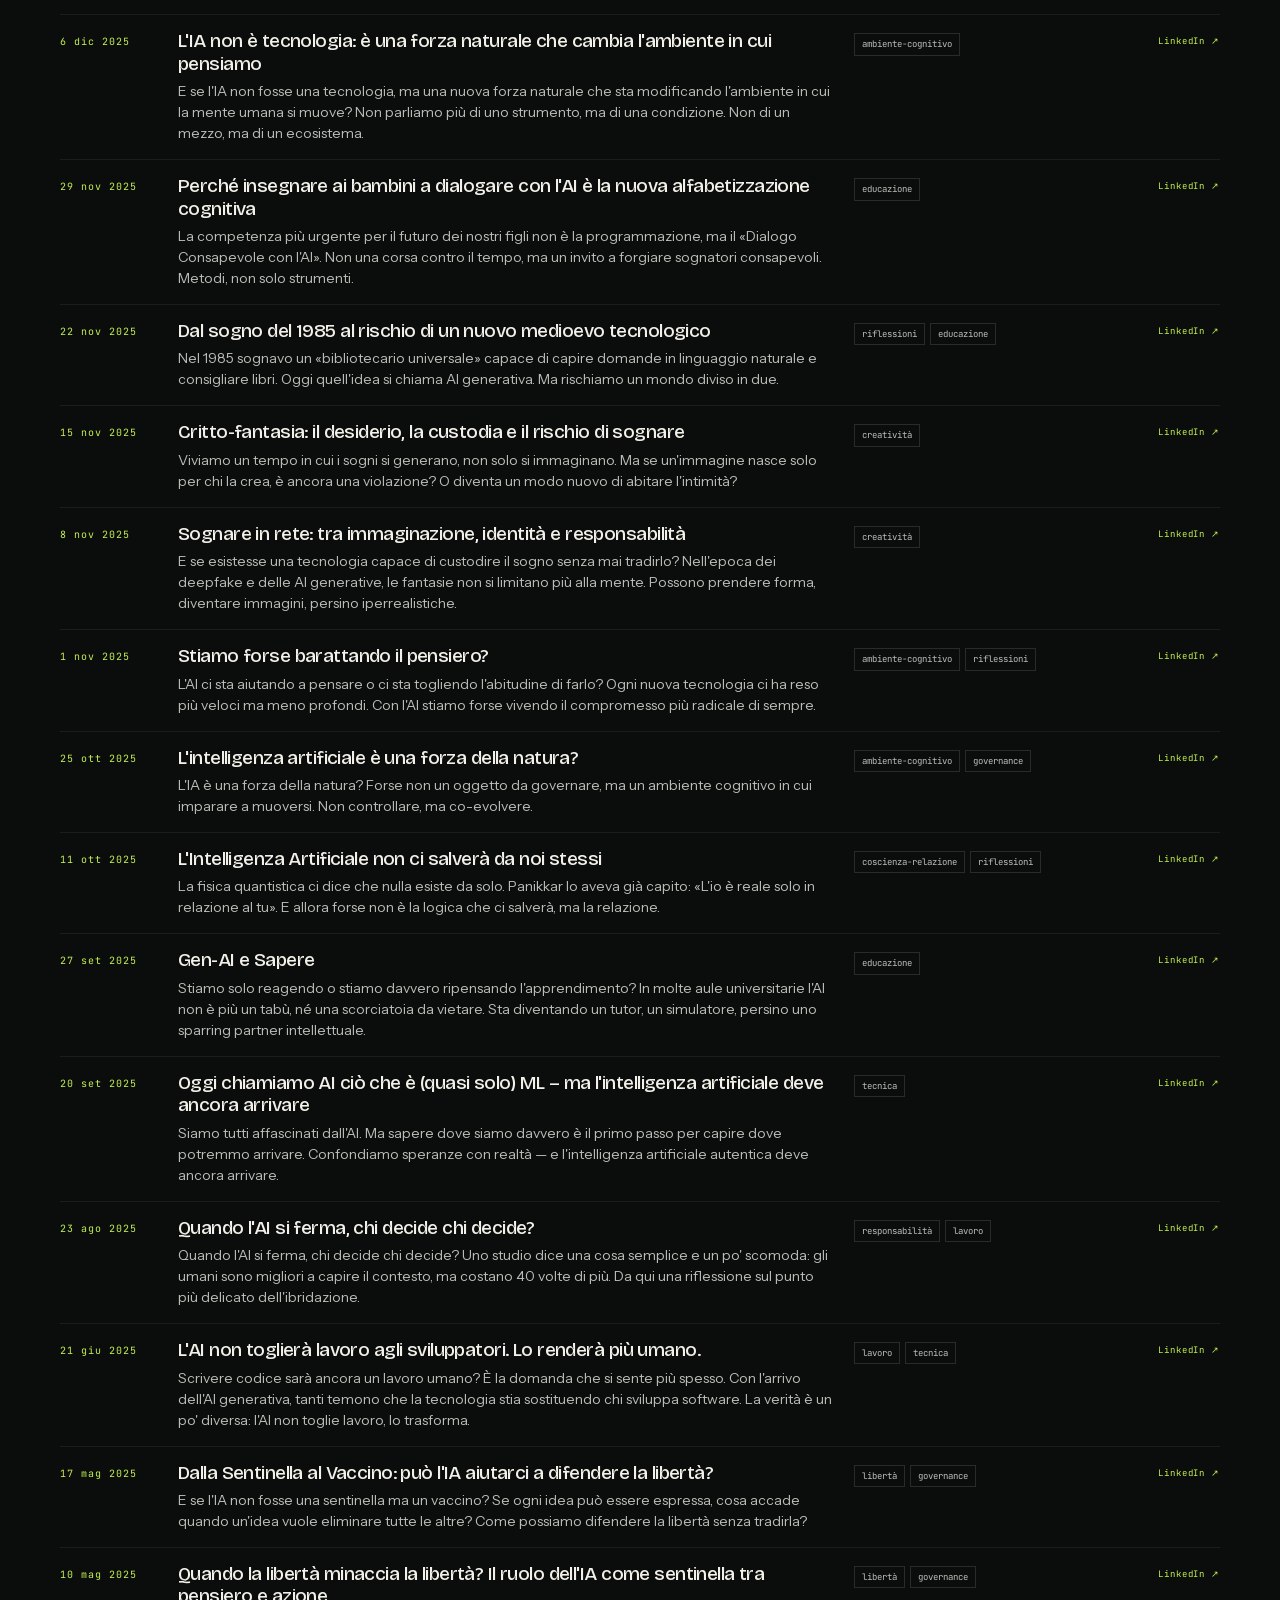
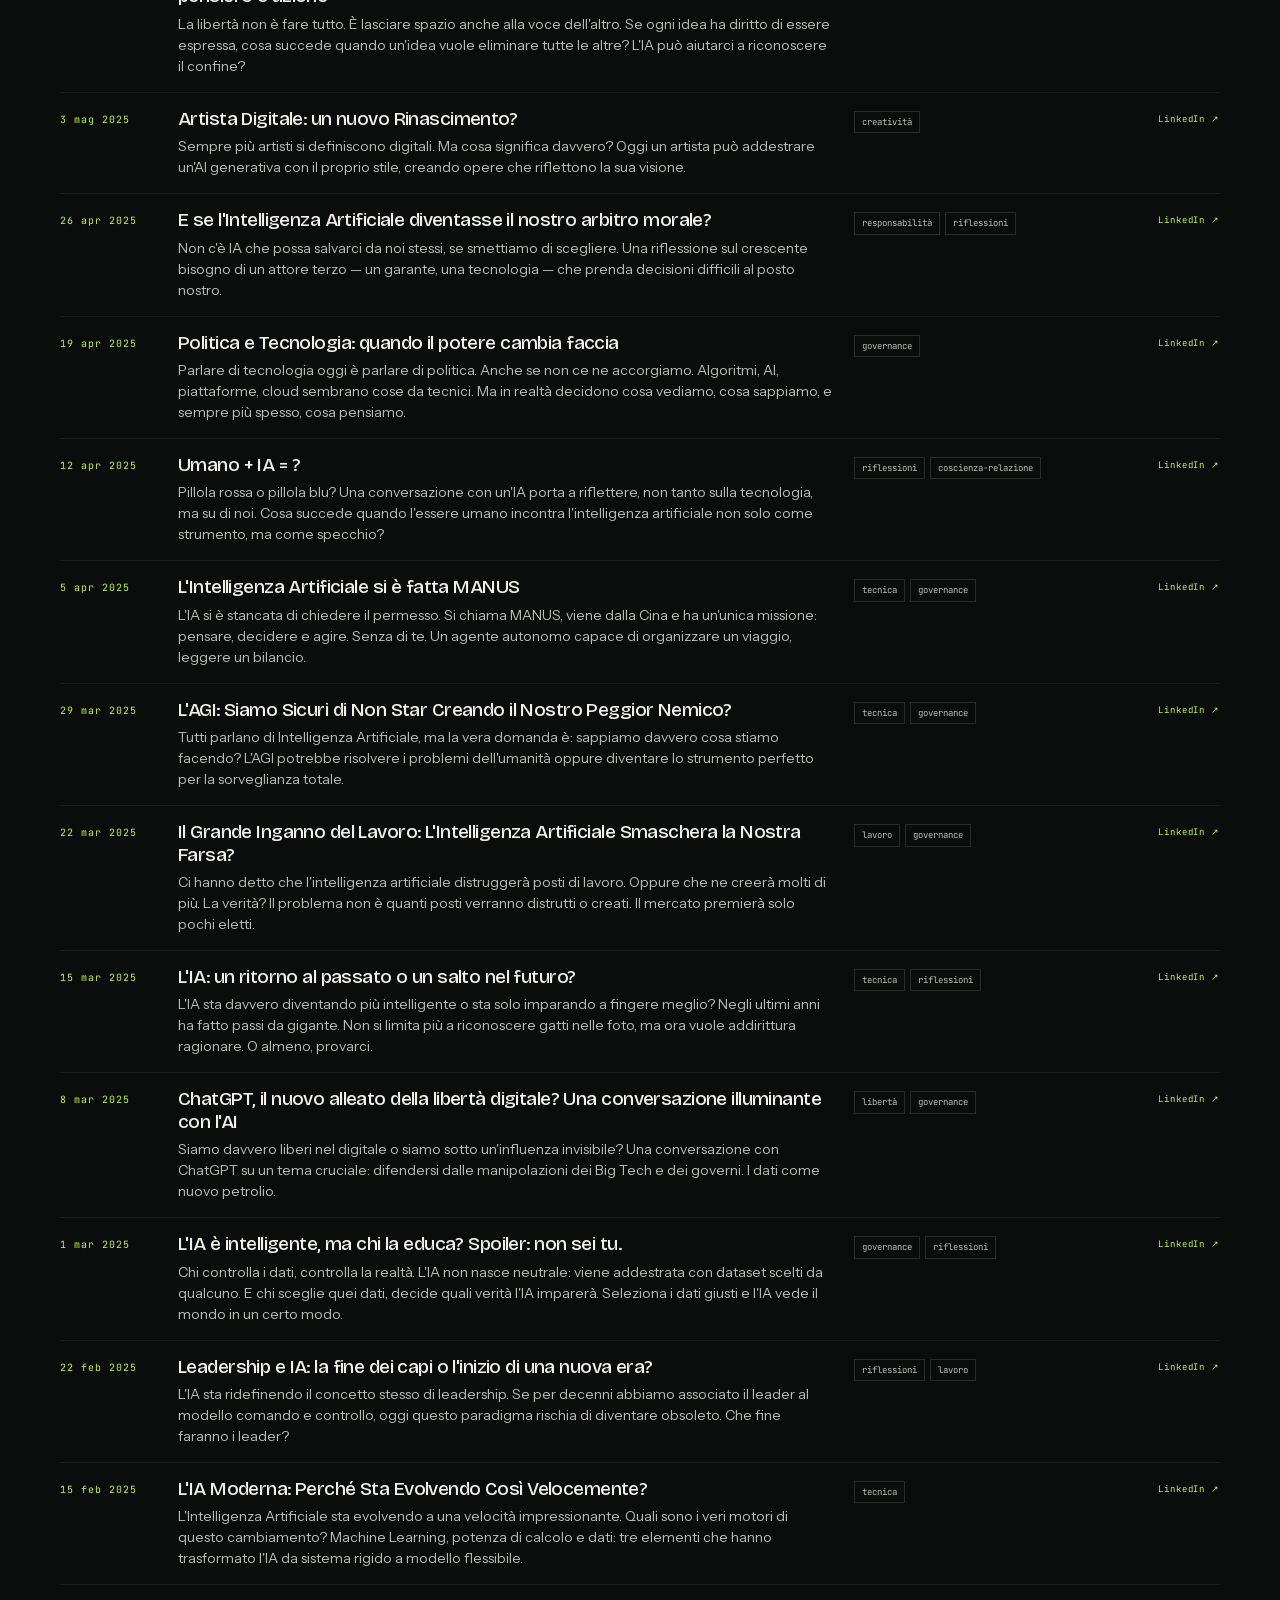
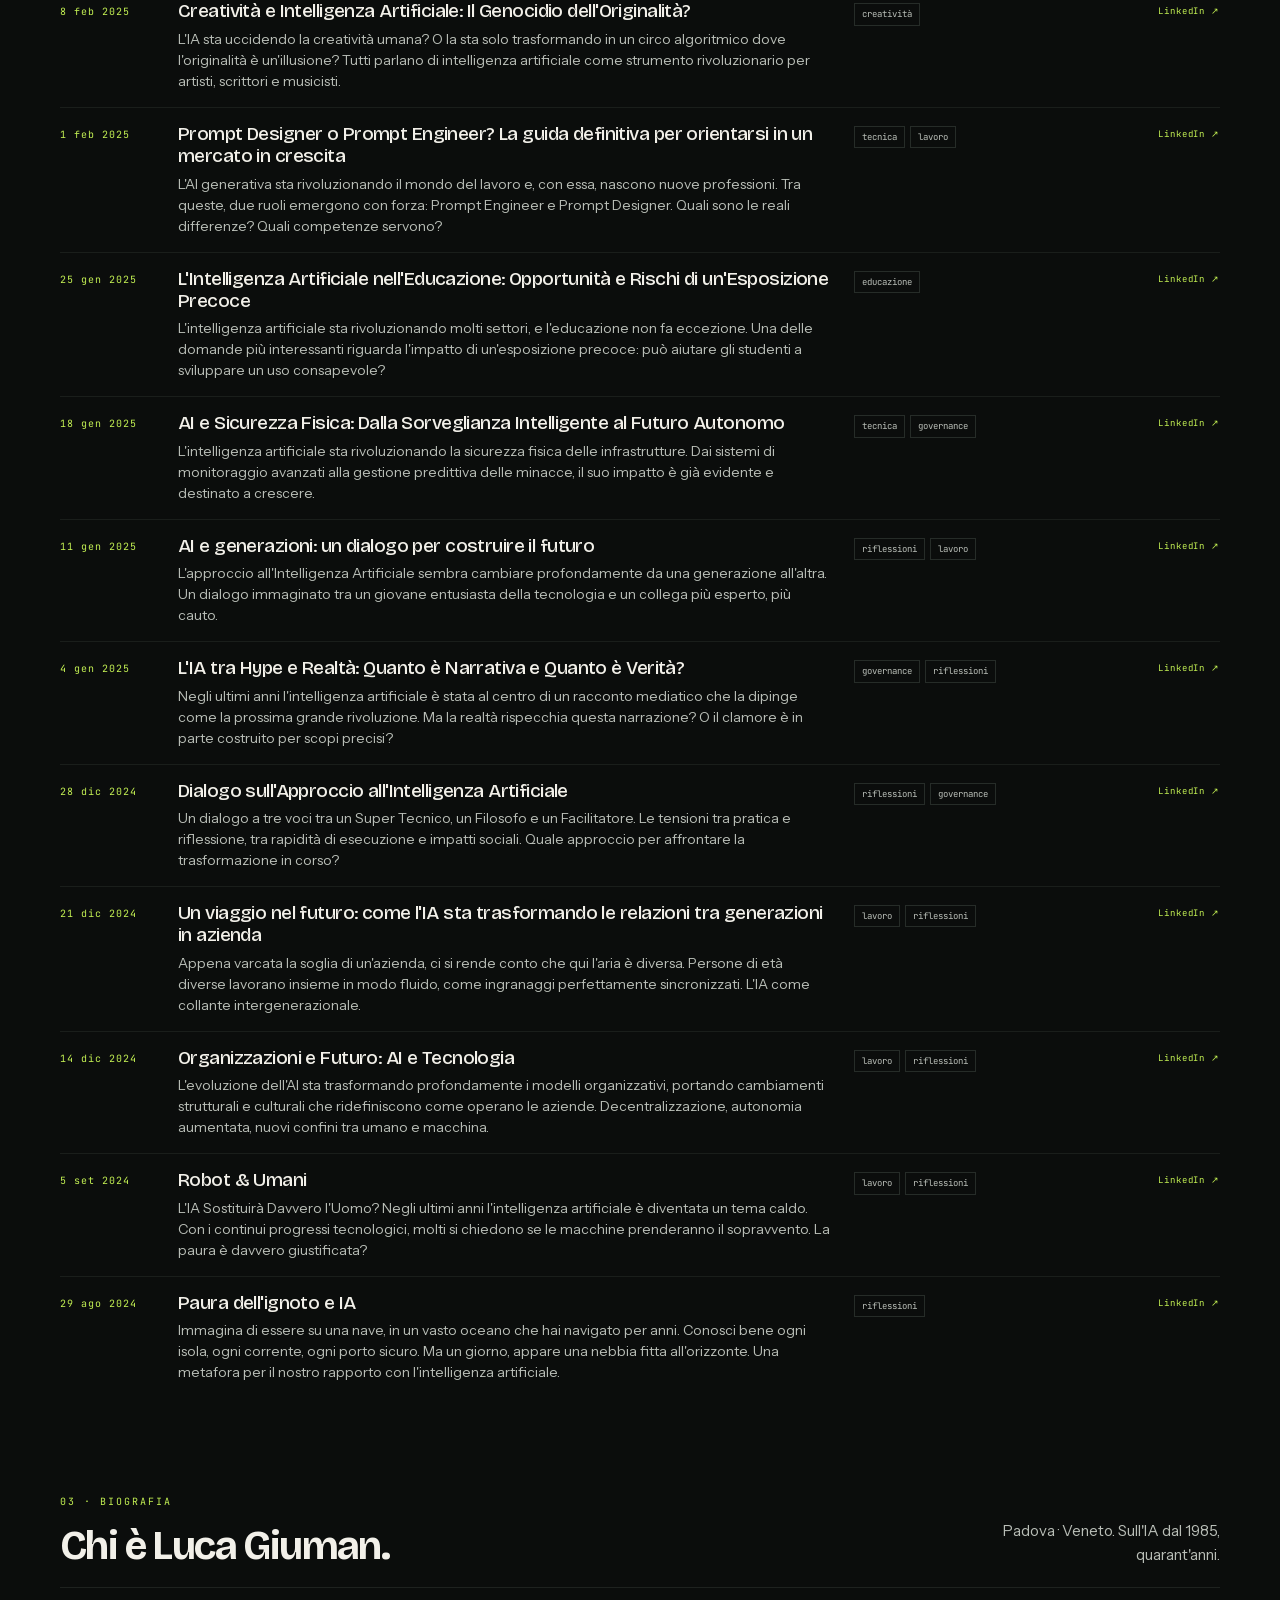
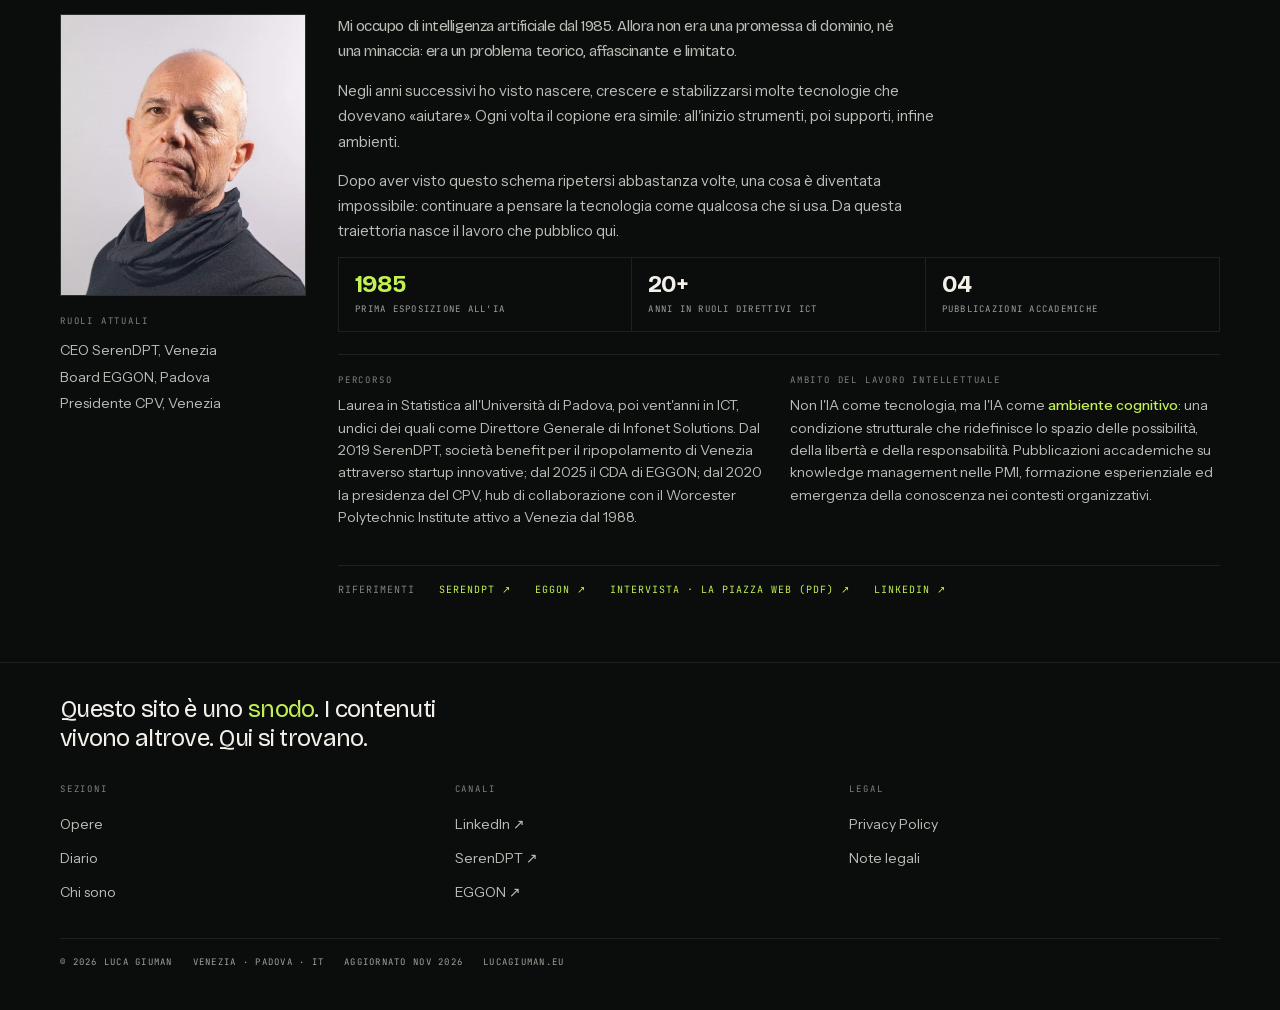
==== commit fa5a6d0f: "Articolo 61" ====
--- a/index.html
+++ b/index.html
@@ -100,7 +100,7 @@
   "name": "Luca Giuman",
   "description": "L'IA come ambiente cognitivo — Pensiero e ricerca sull'intelligenza artificiale dal 1985",
   "publisher": {"@id": "https://lucagiuman.eu/#person"},
-  "dateModified": "2026-10-24",
+  "dateModified": "2026-11-07",
   "inLanguage": "it-IT"
 }
 </script>
@@ -195,7 +195,7 @@
   "inLanguage": "it-IT",
   "author": {"@id": "https://lucagiuman.eu/#person"},
   "publisher": {"@id": "https://lucagiuman.eu/#person"},
-  "dateModified": "2026-10-24",
+  "dateModified": "2026-11-07",
   "about": ["Intelligenza Artificiale", "IA come ambiente cognitivo", "Governance IA", "Etica IA"]
 }
 </script>
@@ -618,7 +618,7 @@
 <div class="statusbar">
 <div class="wrap">
 <span class="live-dot" aria-hidden="true">&#9679;</span>
-<span>Ultima voce <b id="status-ultima">24 ott 2026</b></span>
+<span>Ultima voce <b id="status-ultima">7 nov 2026</b></span>
 <span class="statusbar-sep" aria-hidden="true"></span>
 <span>Cadenza <b>14 giorni</b></span>
 <span class="statusbar-right">
@@ -663,21 +663,21 @@
 <div class="temi" id="temi">
 <p class="temi-label">Di cosa si parla, in ordine di peso</p>
 <div id="temi-pesi">
-<div class="tema-row tema-1"><span class="nome">governance</span><span class="n">23</span></div>
-<div class="tema-row tema-2"><span class="nome">ambiente cognitivo</span><span class="n">21</span></div>
+<div class="tema-row tema-1"><span class="nome">governance</span><span class="n">24</span></div>
+<div class="tema-row tema-2"><span class="nome">ambiente cognitivo</span><span class="n">22</span></div>
 <div class="tema-row tema-2"><span class="nome">riflessioni</span><span class="n">20</span></div>
 <div class="temi-minori">
 <span>responsabilit&agrave; 13</span>
+<span>libert&agrave; 9</span>
 <span>coscienza relazione 9</span>
-<span>lavoro 9</span>
 <span class="piu">+ altri 4</span>
 </div>
 </div>
 </div>
 
 <div class="counters">
-<div class="counter"><div class="num">60</div><div class="lab">articoli</div></div>
-<div class="counter"><div class="num">25</div><div class="lab">mesi</div></div>
+<div class="counter"><div class="num">61</div><div class="lab">articoli</div></div>
+<div class="counter"><div class="num">26</div><div class="lab">mesi</div></div>
 <div class="counter"><div class="num">10</div><div class="lab">temi</div></div>
 <div class="counter is-accent"><div class="num">04</div><div class="lab">PDF scaricabili</div></div>
 </div>
@@ -759,8 +759,8 @@
 </div>
 
 <div class="diario-stats">
-<span><b id="stat-voci">60</b> voci</span>
-<span>25 mesi</span>
+<span><b id="stat-voci">61</b> voci</span>
+<span>26 mesi</span>
 <span>10 temi</span>
 <span>Un articolo ogni due settimane</span>
 </div>
@@ -886,7 +886,7 @@
 <div class="footer-bottom">
 <span>&copy; 2026 Luca Giuman</span>
 <span>Venezia &middot; Padova &middot; IT</span>
-<span>Aggiornato <time datetime="2026-10-24">ott 2026</time></span>
+<span>Aggiornato <time datetime="2026-11-07">nov 2026</time></span>
 <span>lucagiuman.eu</span>
 </div>
 </div>
@@ -953,7 +953,8 @@
   { data: "2026-09-12", titolo: "Non ho tempo per pensare senza", estratto: "«Non ho tempo per pensare senza». Non è una lamentela sul tempo: è la fotografia di un'abitudine. Lo spazio senza il sistema è diventato un lusso che non ci si concede più, eppure è l'unica cosa che tiene in piedi la relazione. Uno spazio dove l'altro non entra non è un muro.", tag: ["coscienza-relazione", "ambiente-cognitivo", "libertà"], url: "https://www.linkedin.com/pulse/luca-giuman-ceo-serendpt-board-member-eggon-luca-giuman-68zqf" },
   { data: "2026-09-26", titolo: "Quello che si vede solo al ritorno", estratto: "«Sono stato una settimana senza, e non è cambiato niente». Certo: il cambiamento non si vede mentre si è fuori, si vede al rientro. Non è disintossicazione, è un ritmo. Il valore di una porta non è che si chiude: è che si attraversa in tutte e due le direzioni.", tag: ["coscienza-relazione", "ambiente-cognitivo", "libertà"], url: "https://www.linkedin.com/pulse/luca-giuman-ceo-serendpt-board-member-eggon-luca-giuman-51mbf" },
   { data: "2026-10-10", titolo: "Chi traccia la linea, e da dove", estratto: "«Il confine non passa tra uso e non uso dell'IA», scrive Pietro Maggi su Linkiesta: passa tra ciò che deleghiamo e ciò che teniamo. Ma chi traccia quella linea, e da dove? Non prima, da fuori: dopo, da dentro, quando si è già spostata da sola. Fuori, oggi, bisogna andarci apposta.", tag: ["ambiente-cognitivo", "responsabilità", "educazione"], url: "https://www.linkedin.com/pulse/luca-giuman-ceo-serendpt-board-member-eggon-luca-giuman-3ks5e" },
-  { data: "2026-10-24", titolo: "La voce che resta aperta", estratto: "«Anche quando lo chiudo, mi chiedo cosa avrebbe detto». Lo spazio senza il sistema non è vuoto: chi ci lavora da mesi se lo porta dentro, come voce, come riflesso, come misura di quanto basta. Nessuno rientra pulito. Si chiude la finestra, la voce no.", tag: ["coscienza-relazione", "ambiente-cognitivo", "libertà"], url: "https://www.linkedin.com/pulse/luca-giuman-ceo-serendpt-board-member-eggon-luca-giuman-gdoge" }
+  { data: "2026-10-24", titolo: "La voce che resta aperta", estratto: "«Anche quando lo chiudo, mi chiedo cosa avrebbe detto». Lo spazio senza il sistema non è vuoto: chi ci lavora da mesi se lo porta dentro, come voce, come riflesso, come misura di quanto basta. Nessuno rientra pulito. Si chiude la finestra, la voce no.", tag: ["coscienza-relazione", "ambiente-cognitivo", "libertà"], url: "https://www.linkedin.com/pulse/luca-giuman-ceo-serendpt-board-member-eggon-luca-giuman-gdoge" },
+  { data: "2026-11-07", titolo: "Chi tiene la corda", estratto: "«Chi me lo fa fare?». Per un adulto che lavora la risposta è: nessuno. Ma un tempo senza il sistema che dura ha sempre qualcun altro che lo tiene in piedi, come i compagni di Ulisse all'albero. Decidere di legarsi è facile: il difficile è trovare chi non ti slega.", tag: ["ambiente-cognitivo", "libertà", "governance"], url: "https://www.linkedin.com/pulse/luca-giuman-ceo-serendpt-board-member-eggon-luca-giuman-s2mcf" }
 ];
 
 let activeTag = 'all';
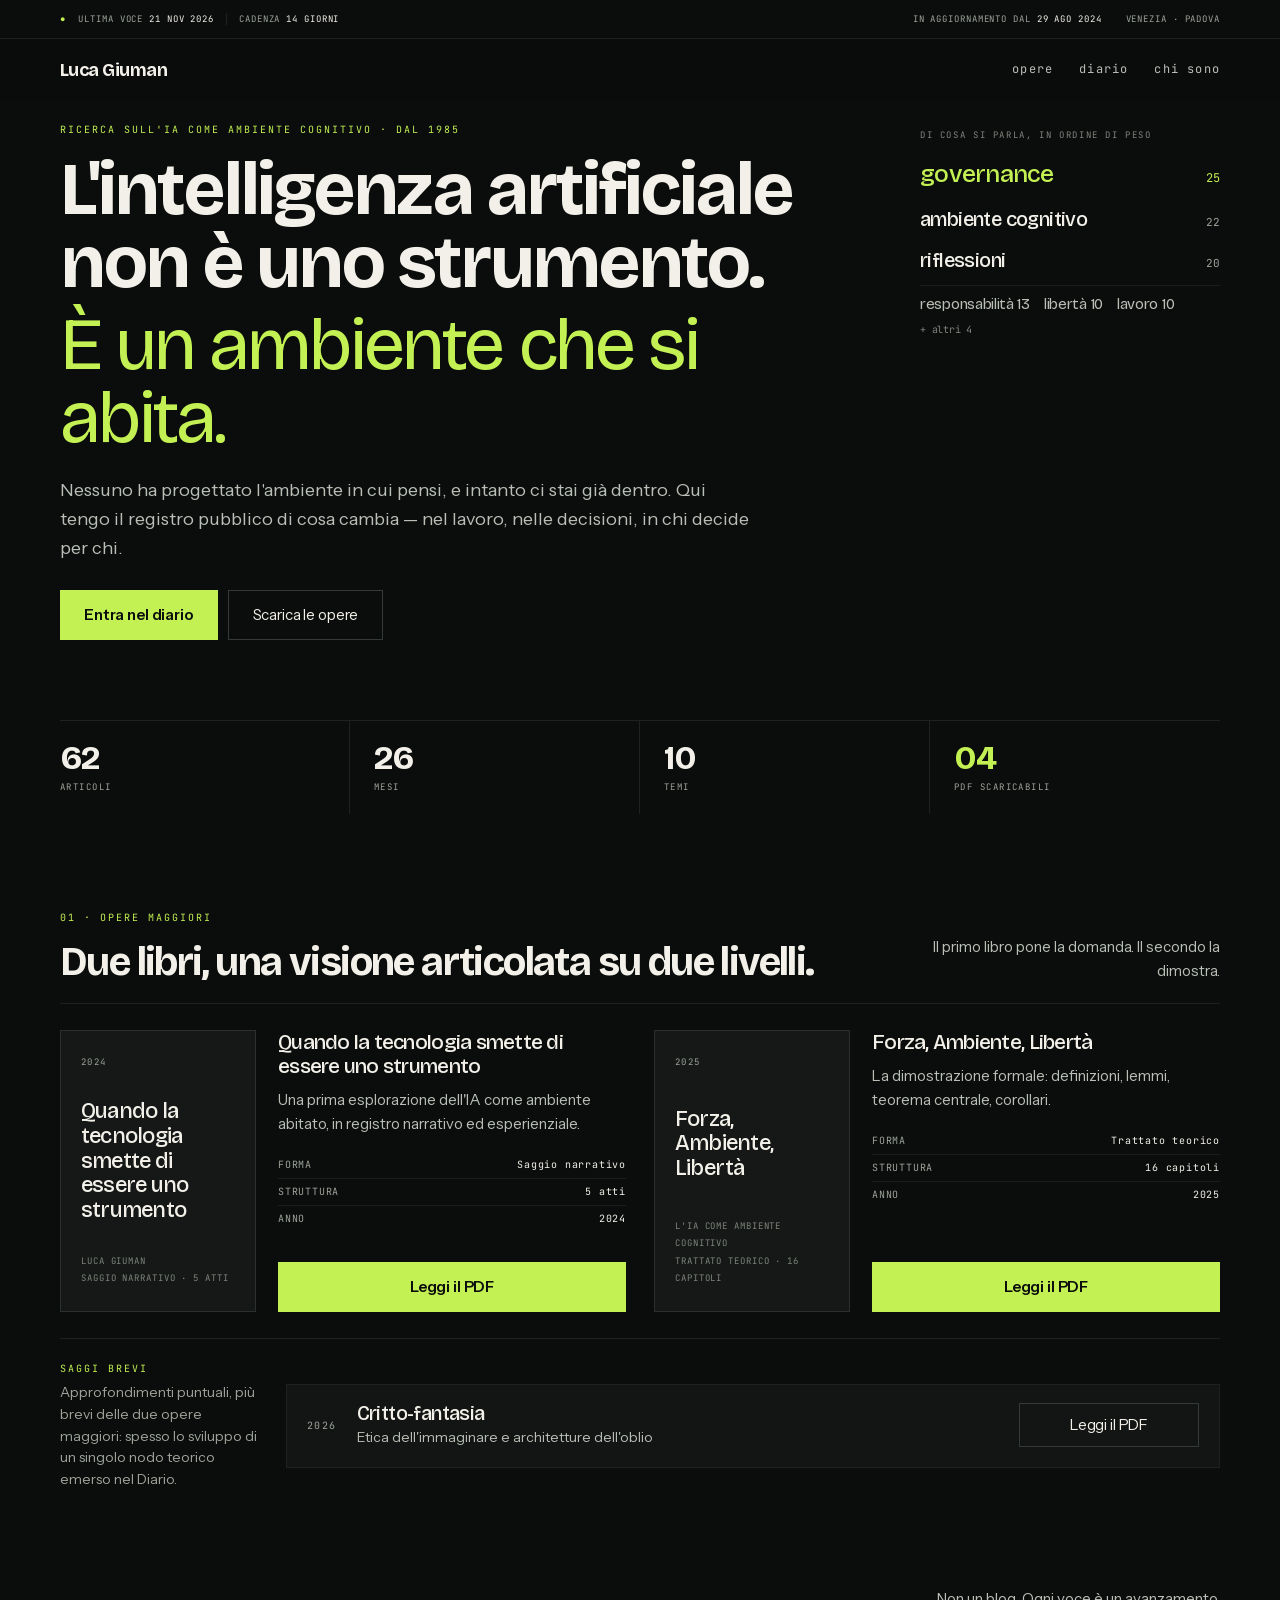
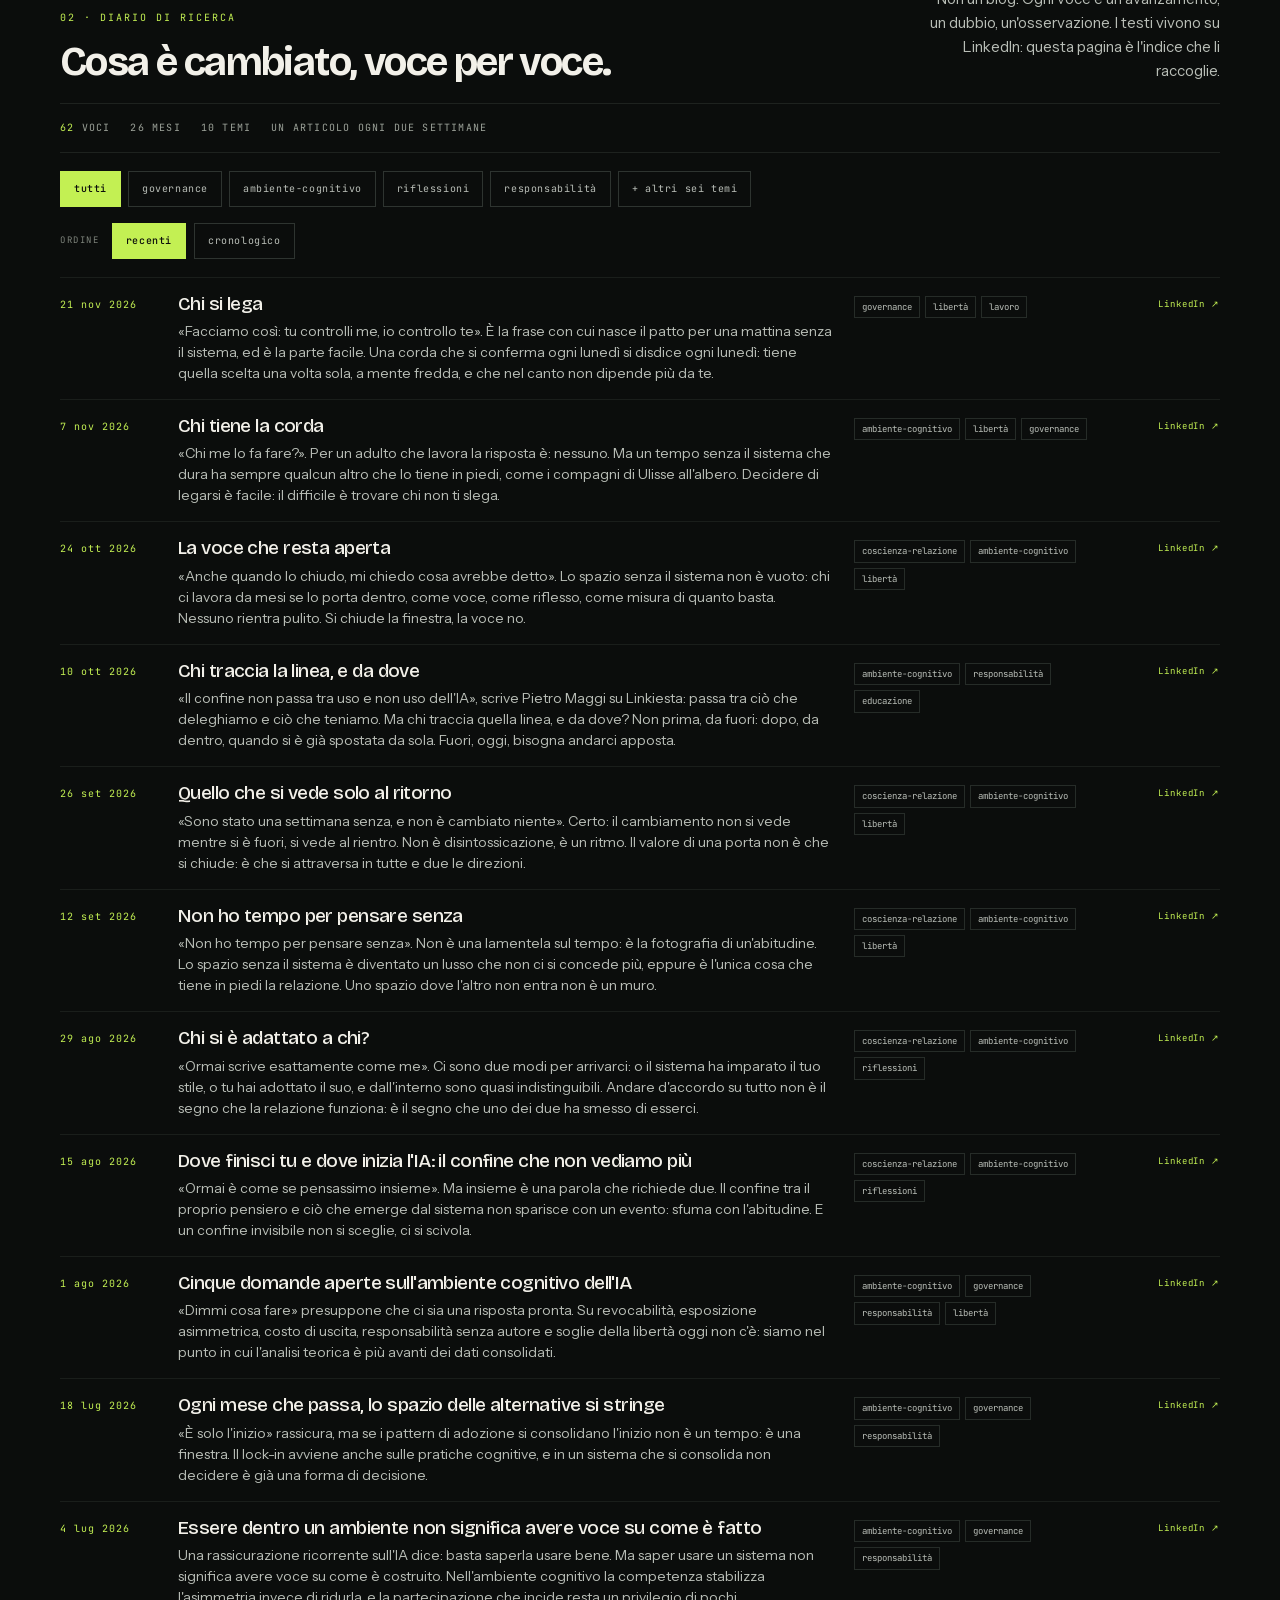
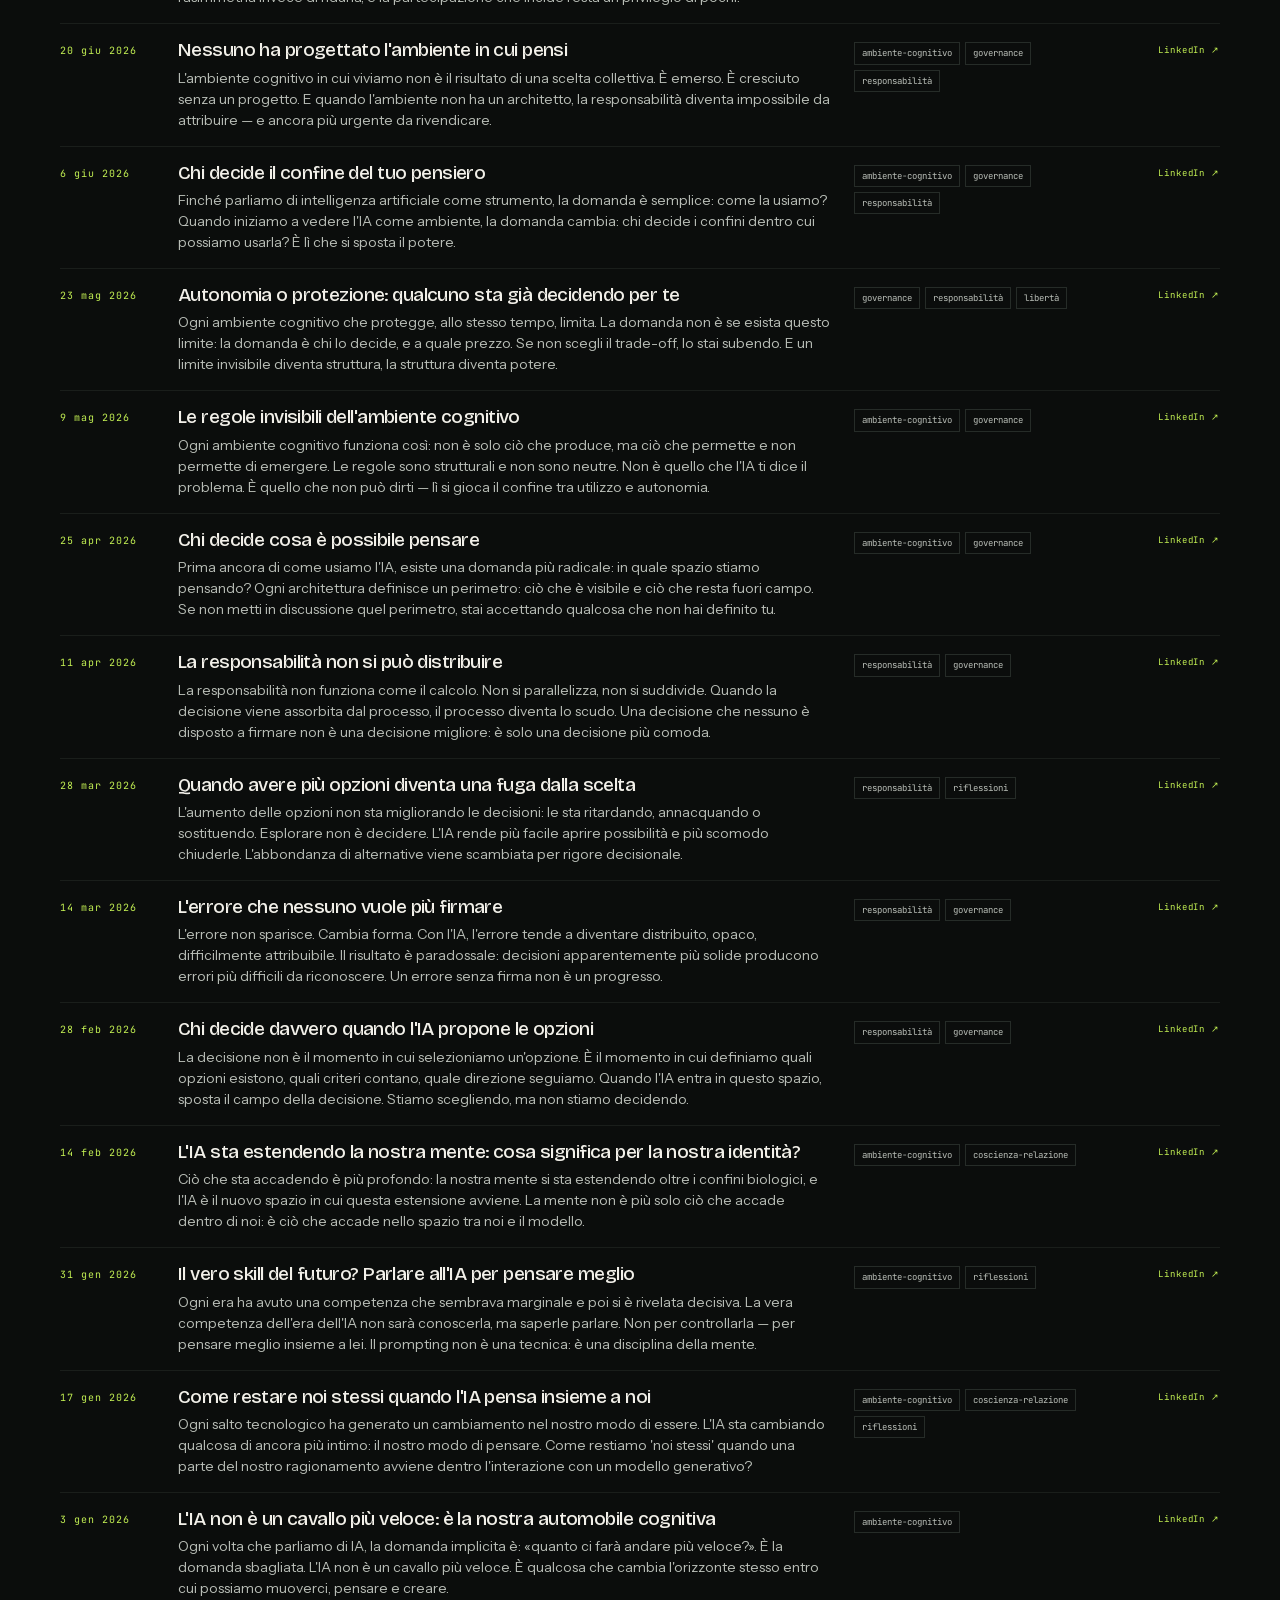
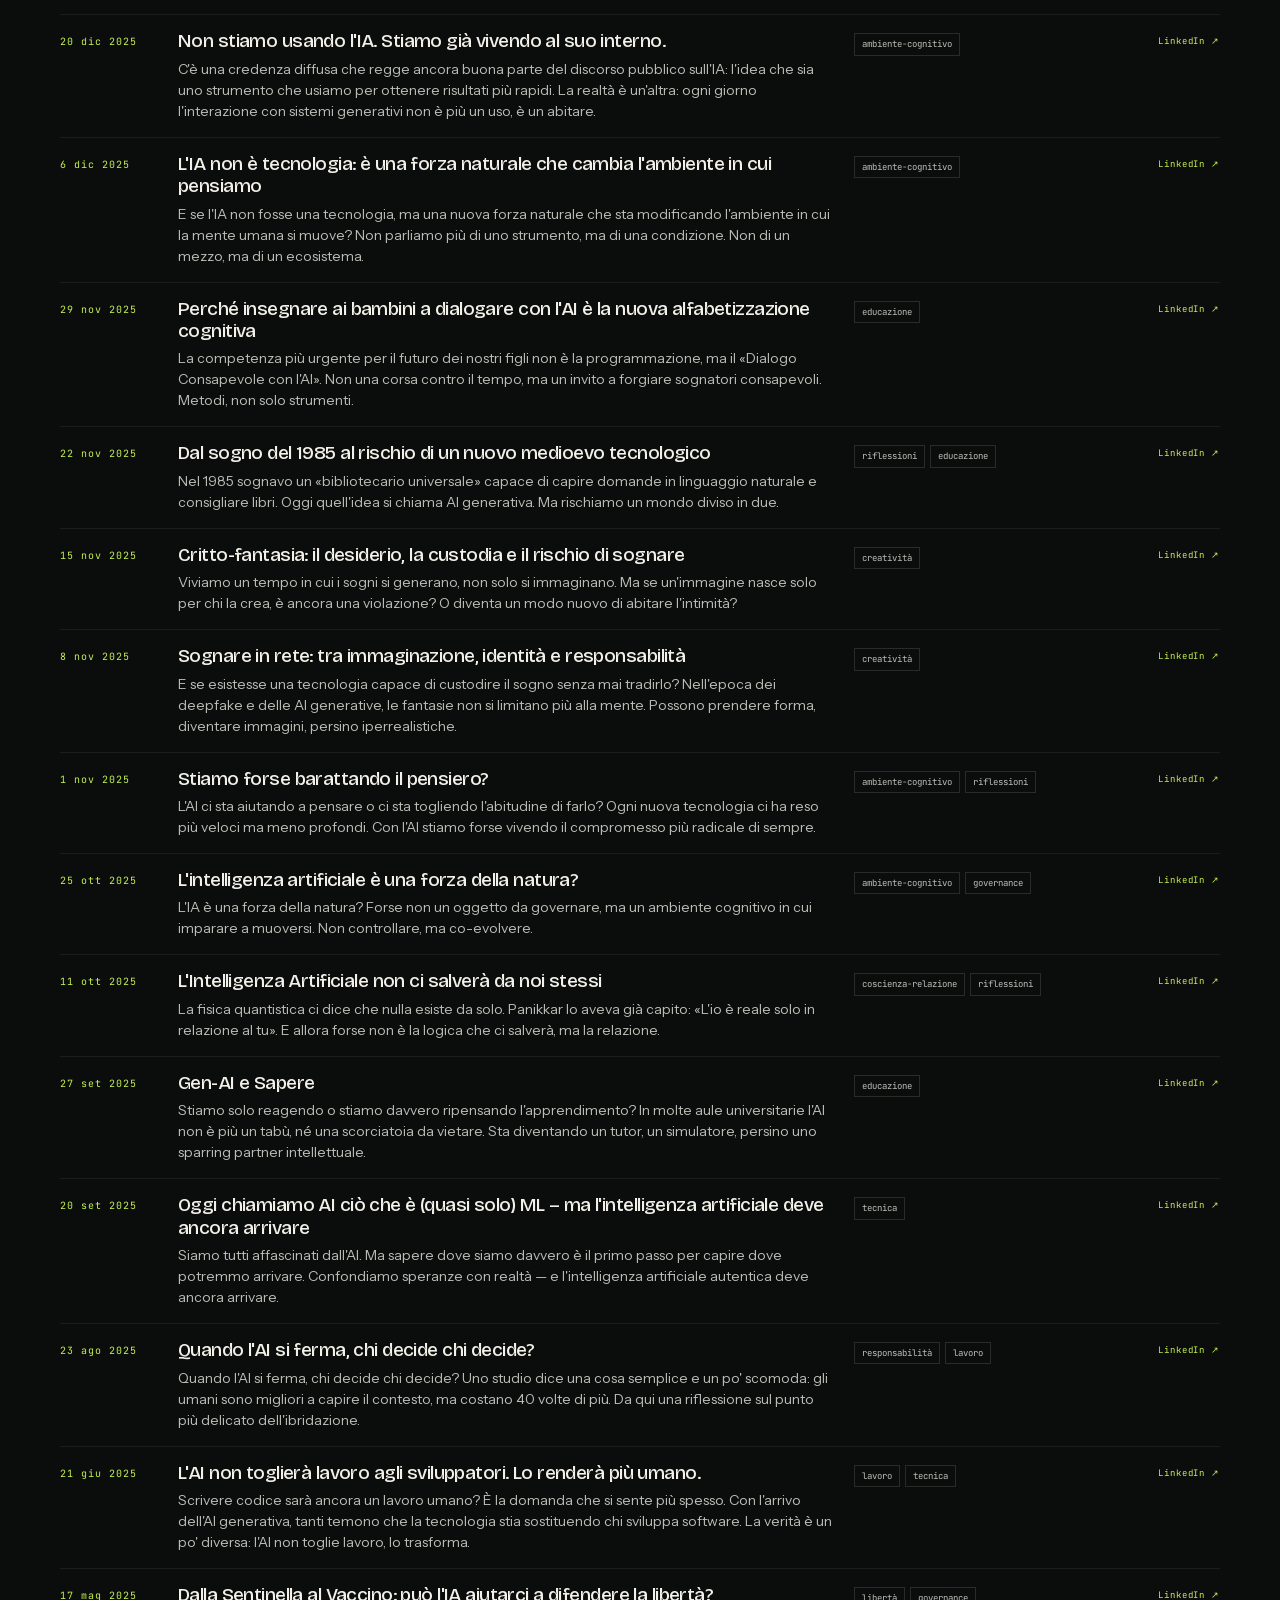
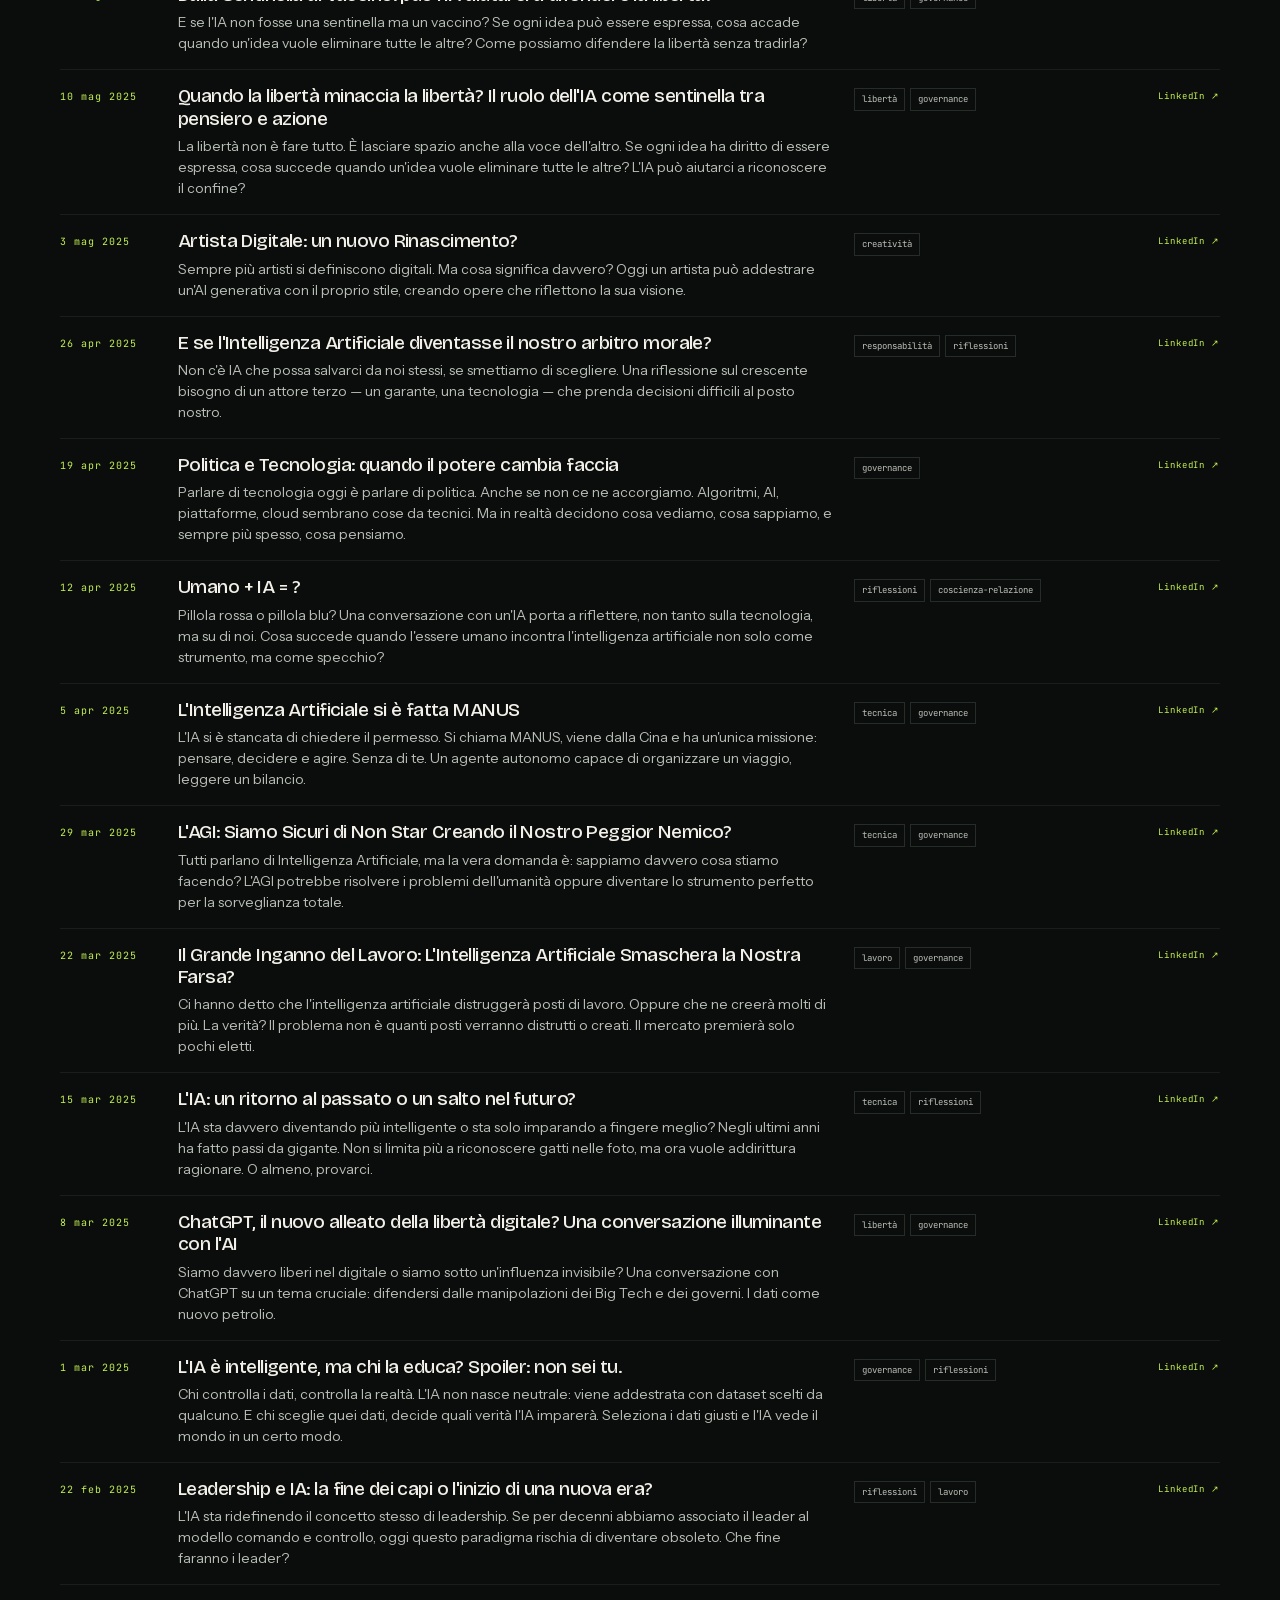
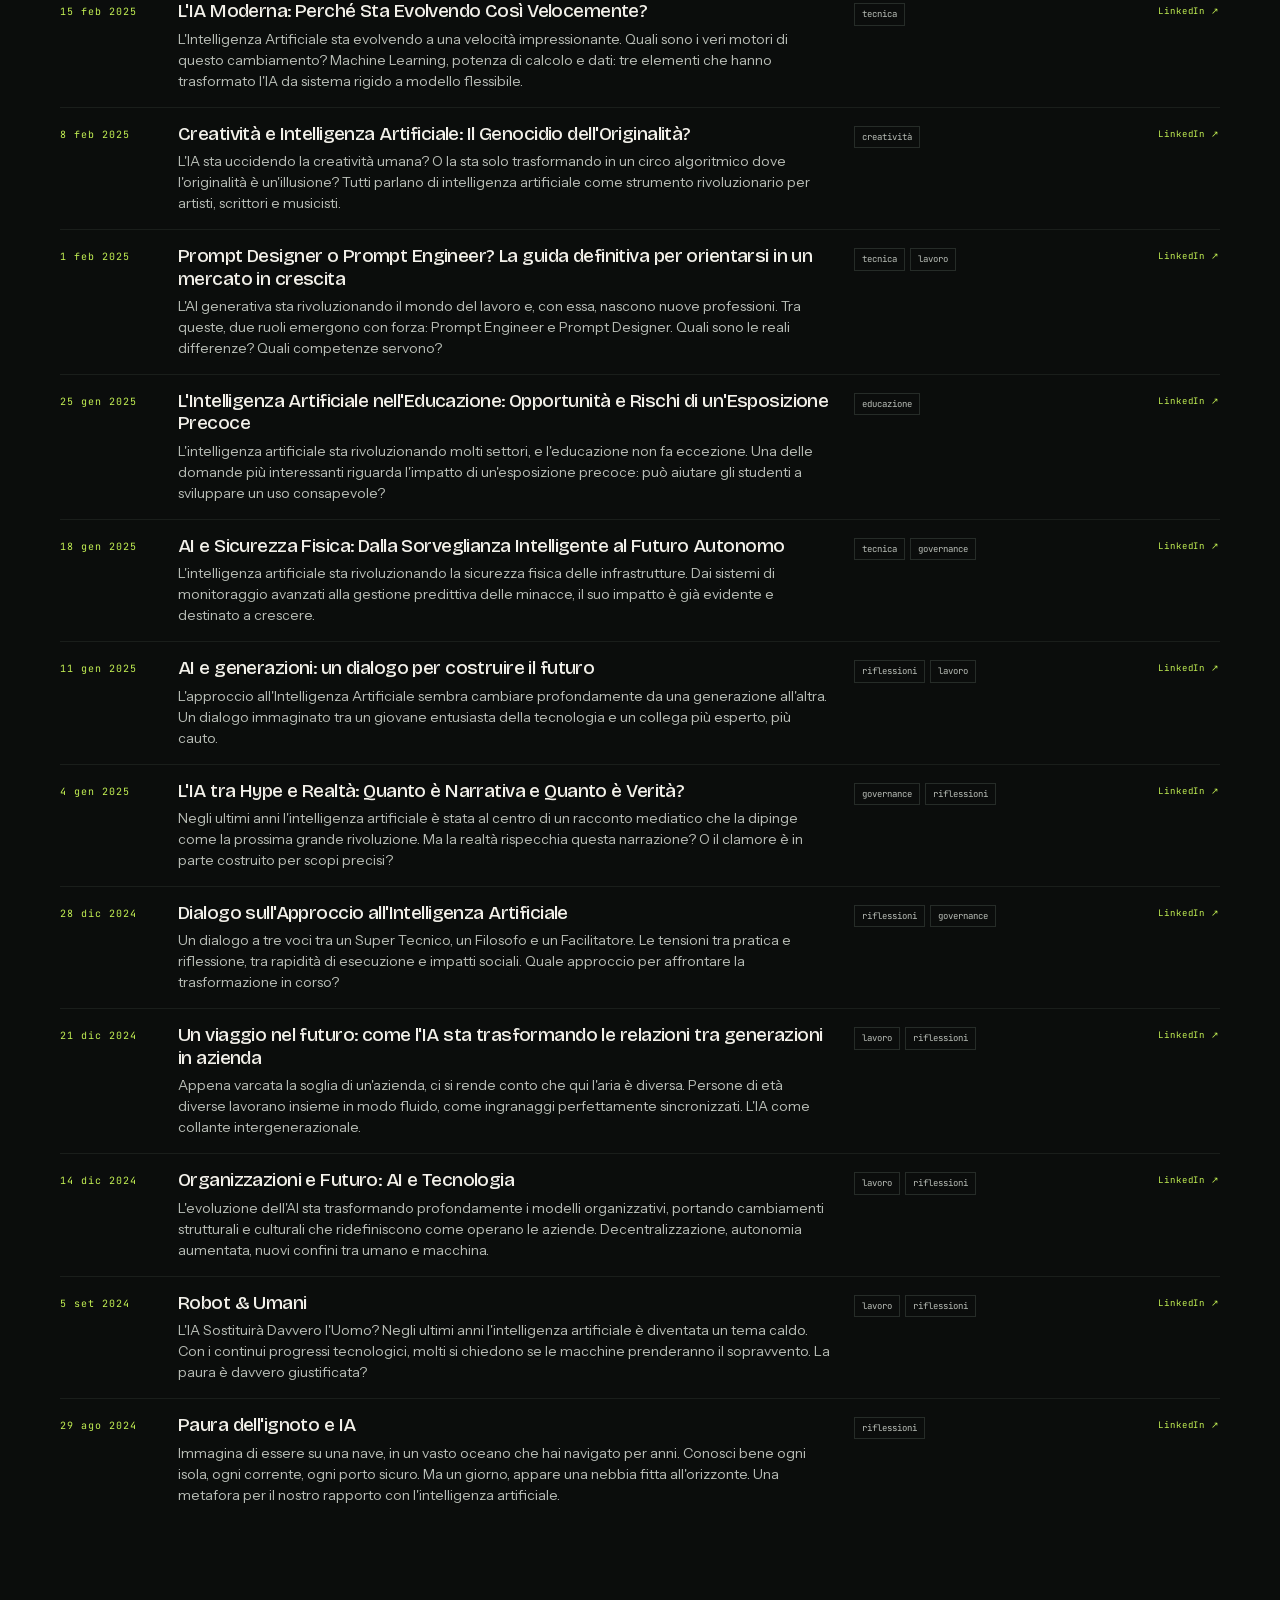
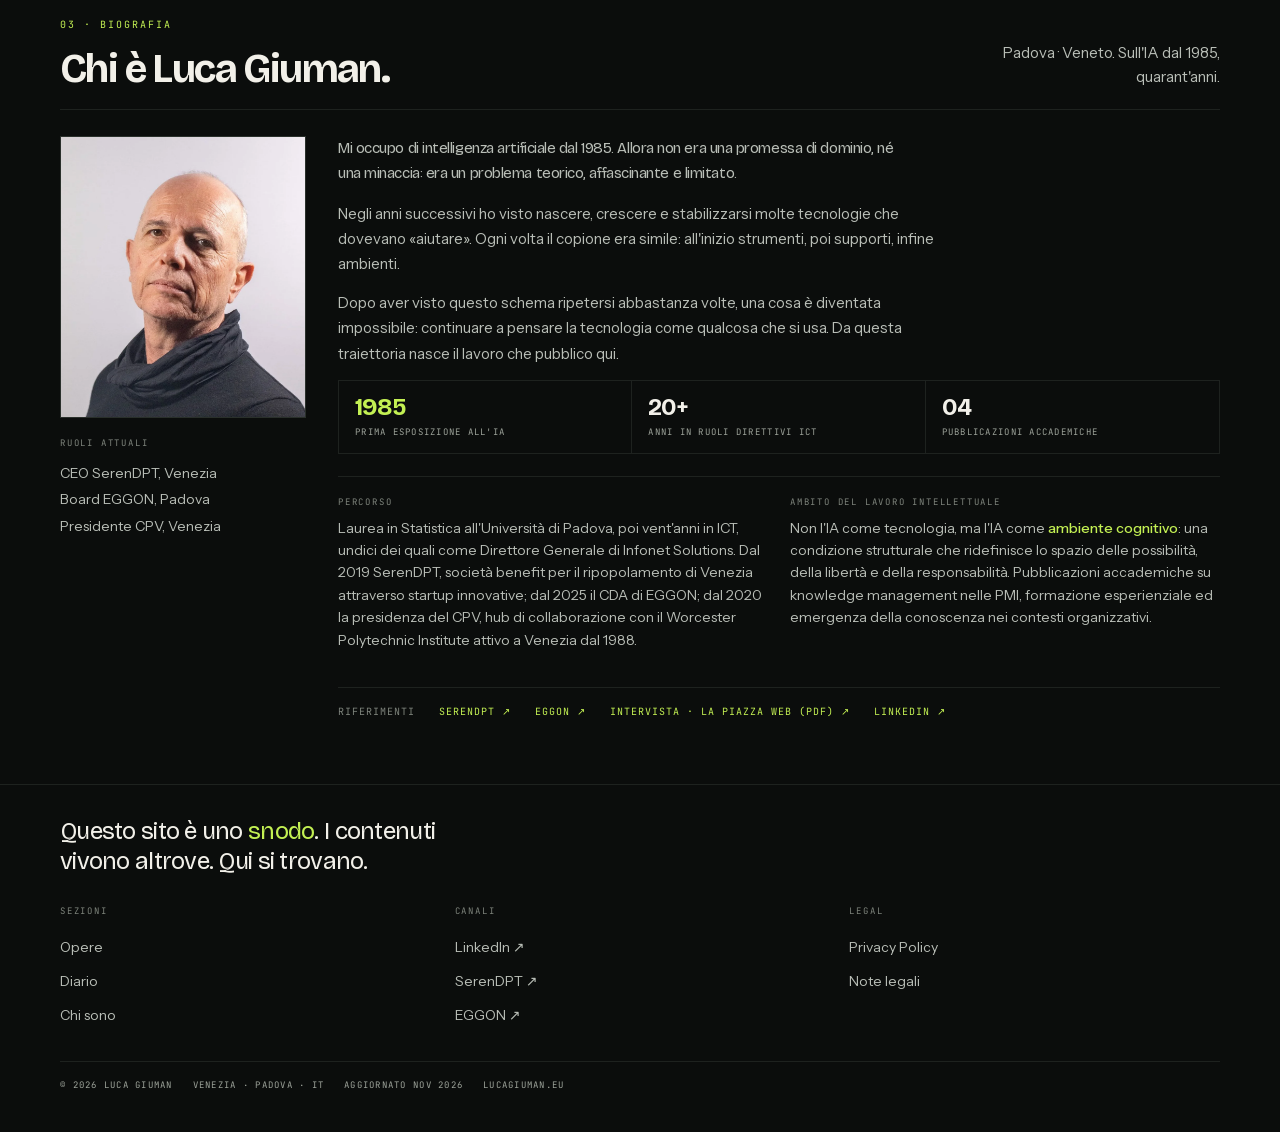
==== commit 8a9ab14f: "Aggiornamento articolo 62" ====
--- a/index.html
+++ b/index.html
@@ -100,7 +100,7 @@
   "name": "Luca Giuman",
   "description": "L'IA come ambiente cognitivo — Pensiero e ricerca sull'intelligenza artificiale dal 1985",
   "publisher": {"@id": "https://lucagiuman.eu/#person"},
-  "dateModified": "2026-11-07",
+  "dateModified": "2026-11-21",
   "inLanguage": "it-IT"
 }
 </script>
@@ -195,7 +195,7 @@
   "inLanguage": "it-IT",
   "author": {"@id": "https://lucagiuman.eu/#person"},
   "publisher": {"@id": "https://lucagiuman.eu/#person"},
-  "dateModified": "2026-11-07",
+  "dateModified": "2026-11-21",
   "about": ["Intelligenza Artificiale", "IA come ambiente cognitivo", "Governance IA", "Etica IA"]
 }
 </script>
@@ -618,7 +618,7 @@
 <div class="statusbar">
 <div class="wrap">
 <span class="live-dot" aria-hidden="true">&#9679;</span>
-<span>Ultima voce <b id="status-ultima">7 nov 2026</b></span>
+<span>Ultima voce <b id="status-ultima">21 nov 2026</b></span>
 <span class="statusbar-sep" aria-hidden="true"></span>
 <span>Cadenza <b>14 giorni</b></span>
 <span class="statusbar-right">
@@ -663,20 +663,20 @@
 <div class="temi" id="temi">
 <p class="temi-label">Di cosa si parla, in ordine di peso</p>
 <div id="temi-pesi">
-<div class="tema-row tema-1"><span class="nome">governance</span><span class="n">24</span></div>
+<div class="tema-row tema-1"><span class="nome">governance</span><span class="n">25</span></div>
 <div class="tema-row tema-2"><span class="nome">ambiente cognitivo</span><span class="n">22</span></div>
 <div class="tema-row tema-2"><span class="nome">riflessioni</span><span class="n">20</span></div>
 <div class="temi-minori">
 <span>responsabilit&agrave; 13</span>
-<span>libert&agrave; 9</span>
-<span>coscienza relazione 9</span>
+<span>libert&agrave; 10</span>
+<span>lavoro 10</span>
 <span class="piu">+ altri 4</span>
 </div>
 </div>
 </div>
 
 <div class="counters">
-<div class="counter"><div class="num">61</div><div class="lab">articoli</div></div>
+<div class="counter"><div class="num">62</div><div class="lab">articoli</div></div>
 <div class="counter"><div class="num">26</div><div class="lab">mesi</div></div>
 <div class="counter"><div class="num">10</div><div class="lab">temi</div></div>
 <div class="counter is-accent"><div class="num">04</div><div class="lab">PDF scaricabili</div></div>
@@ -759,7 +759,7 @@
 </div>
 
 <div class="diario-stats">
-<span><b id="stat-voci">61</b> voci</span>
+<span><b id="stat-voci">62</b> voci</span>
 <span>26 mesi</span>
 <span>10 temi</span>
 <span>Un articolo ogni due settimane</span>
@@ -886,7 +886,7 @@
 <div class="footer-bottom">
 <span>&copy; 2026 Luca Giuman</span>
 <span>Venezia &middot; Padova &middot; IT</span>
-<span>Aggiornato <time datetime="2026-11-07">nov 2026</time></span>
+<span>Aggiornato <time datetime="2026-11-21">nov 2026</time></span>
 <span>lucagiuman.eu</span>
 </div>
 </div>
@@ -954,7 +954,8 @@
   { data: "2026-09-26", titolo: "Quello che si vede solo al ritorno", estratto: "«Sono stato una settimana senza, e non è cambiato niente». Certo: il cambiamento non si vede mentre si è fuori, si vede al rientro. Non è disintossicazione, è un ritmo. Il valore di una porta non è che si chiude: è che si attraversa in tutte e due le direzioni.", tag: ["coscienza-relazione", "ambiente-cognitivo", "libertà"], url: "https://www.linkedin.com/pulse/luca-giuman-ceo-serendpt-board-member-eggon-luca-giuman-51mbf" },
   { data: "2026-10-10", titolo: "Chi traccia la linea, e da dove", estratto: "«Il confine non passa tra uso e non uso dell'IA», scrive Pietro Maggi su Linkiesta: passa tra ciò che deleghiamo e ciò che teniamo. Ma chi traccia quella linea, e da dove? Non prima, da fuori: dopo, da dentro, quando si è già spostata da sola. Fuori, oggi, bisogna andarci apposta.", tag: ["ambiente-cognitivo", "responsabilità", "educazione"], url: "https://www.linkedin.com/pulse/luca-giuman-ceo-serendpt-board-member-eggon-luca-giuman-3ks5e" },
   { data: "2026-10-24", titolo: "La voce che resta aperta", estratto: "«Anche quando lo chiudo, mi chiedo cosa avrebbe detto». Lo spazio senza il sistema non è vuoto: chi ci lavora da mesi se lo porta dentro, come voce, come riflesso, come misura di quanto basta. Nessuno rientra pulito. Si chiude la finestra, la voce no.", tag: ["coscienza-relazione", "ambiente-cognitivo", "libertà"], url: "https://www.linkedin.com/pulse/luca-giuman-ceo-serendpt-board-member-eggon-luca-giuman-gdoge" },
-  { data: "2026-11-07", titolo: "Chi tiene la corda", estratto: "«Chi me lo fa fare?». Per un adulto che lavora la risposta è: nessuno. Ma un tempo senza il sistema che dura ha sempre qualcun altro che lo tiene in piedi, come i compagni di Ulisse all'albero. Decidere di legarsi è facile: il difficile è trovare chi non ti slega.", tag: ["ambiente-cognitivo", "libertà", "governance"], url: "https://www.linkedin.com/pulse/luca-giuman-ceo-serendpt-board-member-eggon-luca-giuman-s2mcf" }
+  { data: "2026-11-07", titolo: "Chi tiene la corda", estratto: "«Chi me lo fa fare?». Per un adulto che lavora la risposta è: nessuno. Ma un tempo senza il sistema che dura ha sempre qualcun altro che lo tiene in piedi, come i compagni di Ulisse all'albero. Decidere di legarsi è facile: il difficile è trovare chi non ti slega.", tag: ["ambiente-cognitivo", "libertà", "governance"], url: "https://www.linkedin.com/pulse/luca-giuman-ceo-serendpt-board-member-eggon-luca-giuman-s2mcf" },
+  { data: "2026-11-21", titolo: "Chi si lega", estratto: "«Facciamo così: tu controlli me, io controllo te». È la frase con cui nasce il patto per una mattina senza il sistema, ed è la parte facile. Una corda che si conferma ogni lunedì si disdice ogni lunedì: tiene quella scelta una volta sola, a mente fredda, e che nel canto non dipende più da te.", tag: ["governance", "libertà", "lavoro"], url: "https://www.linkedin.com/pulse/luca-giuman-ceo-serendpt-board-member-eggon-luca-giuman-v6muf" }
 ];
 
 let activeTag = 'all';
